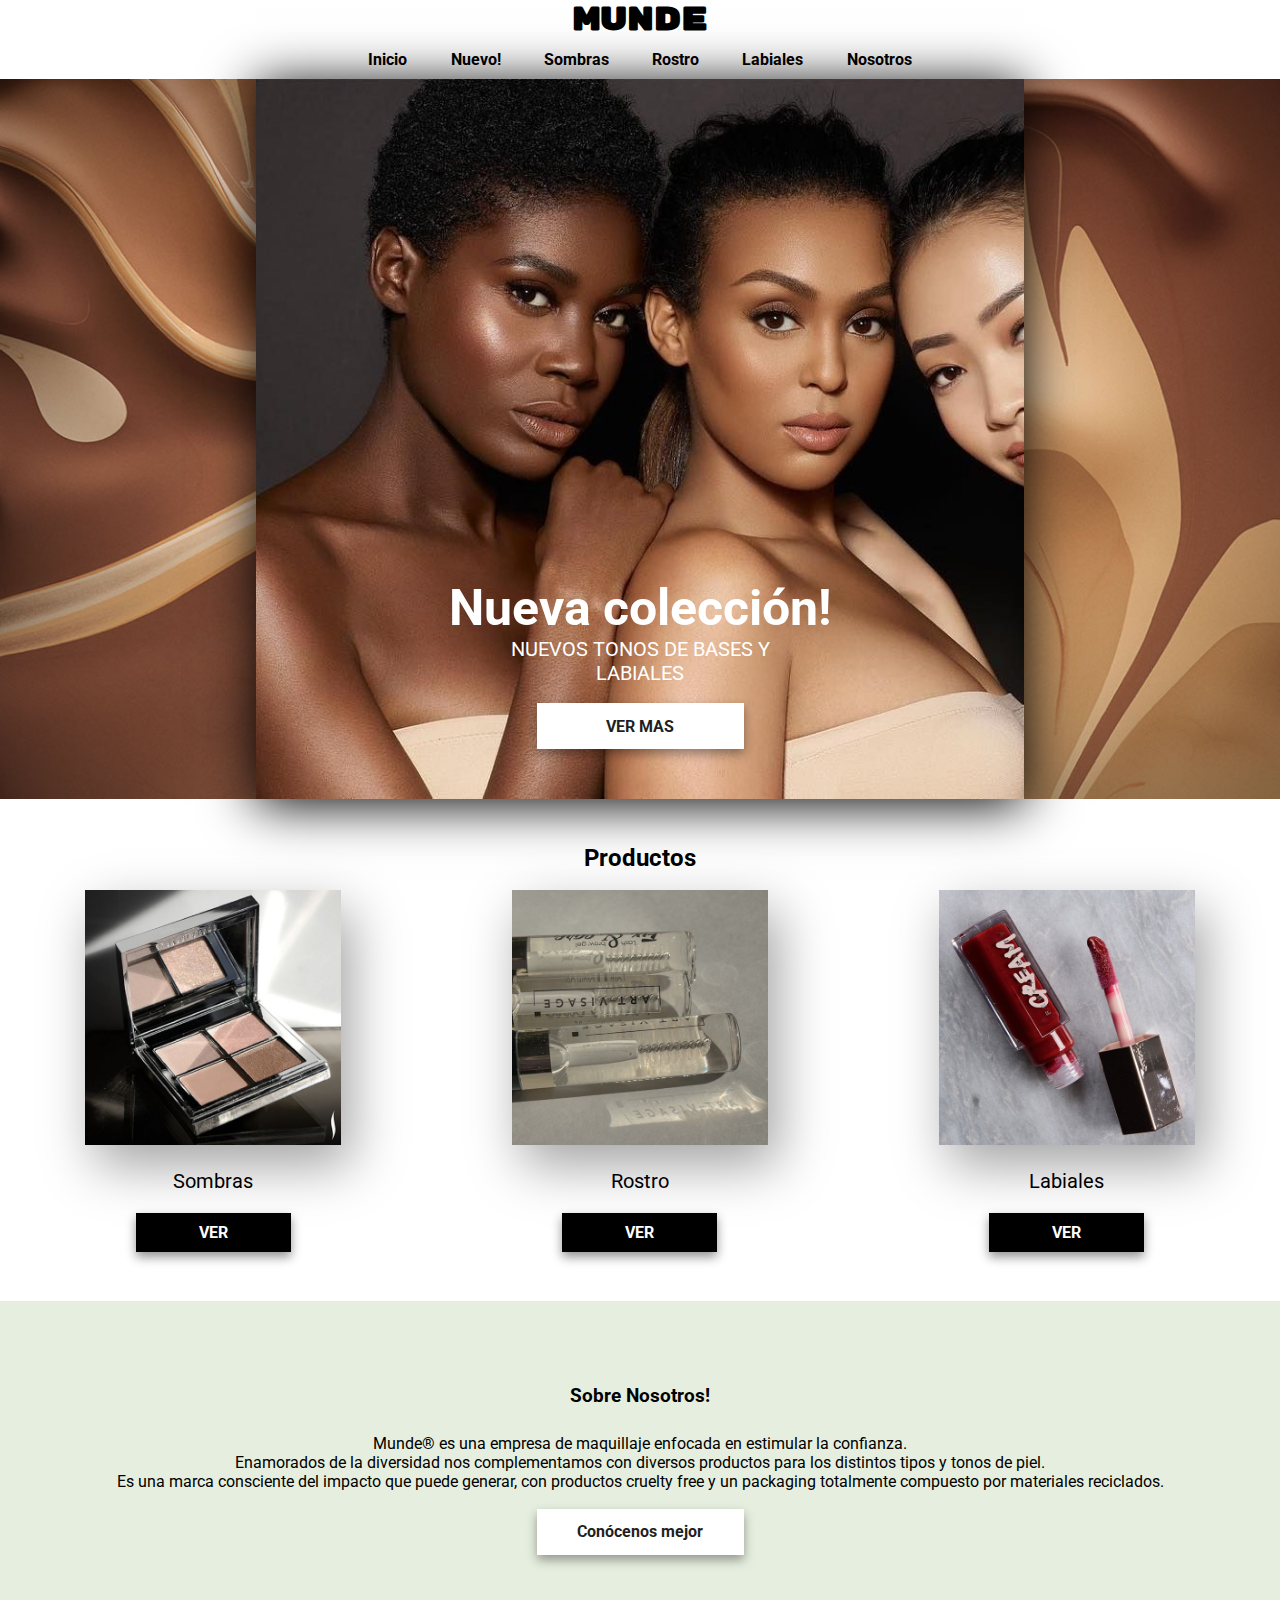
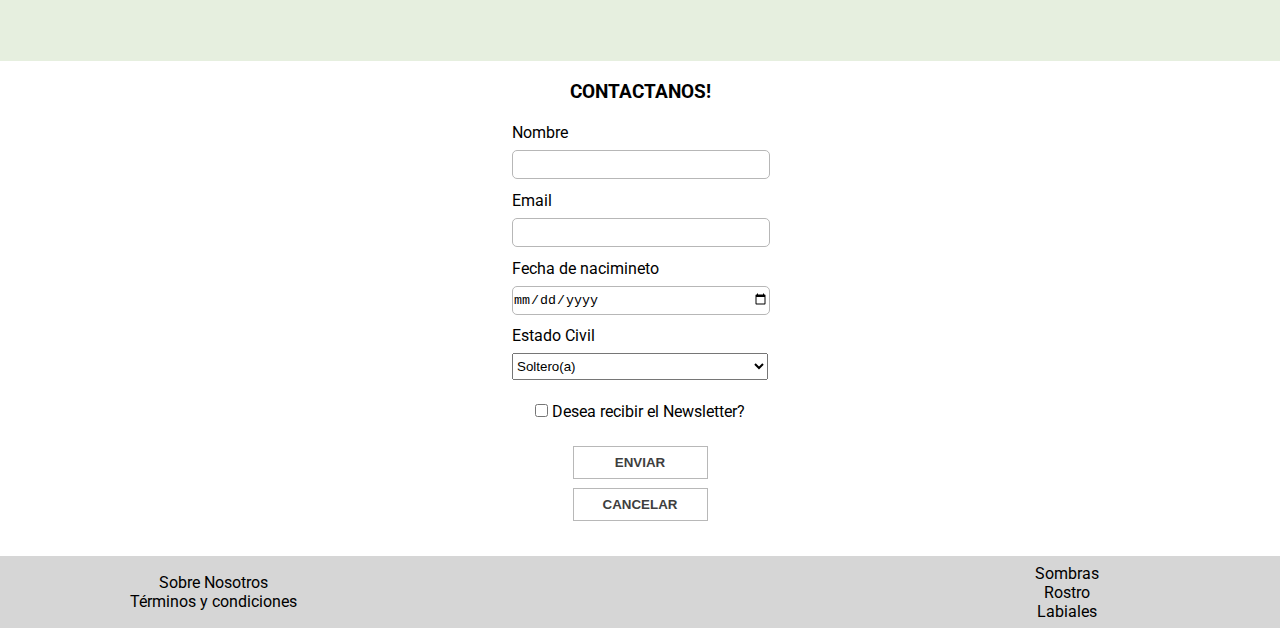
==== index.html @ 7229fbc4 "Mi primer commit - Flexbox y Grids" ====
<!DOCTYPE html>
<html lang="es">

<head>
    <meta charset="UTF-8">
    <meta http-equiv="X-UA-Compatible" content="IE=edge">
    <meta name="Munde Cosmetics" content="Munde Cosmetics">
    <title>Munde Cosmetics</title>

    <link rel="stylesheet" href="style/index.css">
    <link rel="stylesheet" href="https://cdnjs.cloudflare.com/ajax/libs/font-awesome/6.1.1/css/all.min.css"
        integrity="sha512-KfkfwYDsLkIlwQp6LFnl8zNdLGxu9YAA1QvwINks4PhcElQSvqcyVLLD9aMhXd13uQjoXtEKNosOWaZqXgel0g=="
        crossorigin="anonymous" referrerpolicy="no-referrer" />

    <link rel="shortcut icon" href="./img/logo.png">
</head>

<body>
    <header>
        <h1>MUNDE</h1>
        <nav>
            <ul>
                <li><a href="./index.html">Inicio</a></li>
                <li><a href="./pages/new.html">Nuevo!</a></li>
                <li><a href="./pages/sombras.html">Sombras</a></li>
                <li><a href="./pages/rostro.html">Rostro</a></li>
                <li><a href="./pages/labiales.html">Labiales</a></li>
                <li><a href="./pages/about_us.html">Nosotros</a></li>
            </ul>
        </nav>
    </header>

    <!--Nuevos Productos-->
    <section class="newProducts buttonWhite">
        <div>
            <h2>Nueva colección!</h2>
            <p>NUEVOS TONOS DE BASES Y LABIALES</p>
            <a href="./pages/new.html">VER MAS</a>
        </div>
    </section>


    <!--Categorías Productos-->
    <section class="products buttonBlack">
        <h2>Productos</h2>
        <div>
            <article>
                <img src="./img/sombras.png" alt="Ir a categoría de productos Sombras">
                <p>Sombras</p>
                <a href="./pages/sombras.html">VER</a>

            </article>

            <article>
                <img src="./img/base.png" alt="Ir a categoría de productos Rostro">
                <p>Rostro</p>
                <a href="./pages/rostro.html">VER</a>
            </article>

            <article>
                <img src="./img/labial.png" alt="Ir a categoría de productos Labiales">
                <p>Labiales</p>
                <a href="./pages/labiales.html">VER</a>
            </article>
        </div>

    </section>

    <!--Información MUNDE-->
    <section class="about_us buttonWhite">
        <h3>Sobre Nosotros!</h3>
        <p>
            Munde® es una empresa de maquillaje enfocada en estimular la confianza.
        </p>
        <p>
            Enamorados de la diversidad nos complementamos con diversos productos para los distintos tipos y tonos de
            piel.
        </p>
        <p>
            Es una marca consciente del impacto que puede generar, con productos cruelty free y un packaging totalmente
            compuesto por materiales reciclados.
        </p>
        <a href="./pages/about_us.html">Conócenos mejor</a>
    </section>

    <!--Contacto Form-->
    <section class="contact buttonForm">
        <h3>CONTACTANOS!</h3>
        <form action="">
            <label for="name">Nombre</label>
            <input type="text" name="name">

            <label for="email">Email</label>
            <input type="text" name="email">

            <label for="date">Fecha de nacimineto</label>
            <input type="date" name="date">

            <label for="status">Estado Civil</label>
            <select name="status">
                <option value="1">Soltero(a)</option>
                <option value="2">Casado(a)</option>
                <option value="3">Prefiero no decirlo</option>
            </select>

            <div>
                <input type="checkbox" name="checkNewsletter">
                <label for="checkNewsletter" >Desea recibir el Newsletter?</label>
            </div>

            <div>
                <input type="submit" value="ENVIAR">
                <input type="reset" value="CANCELAR">
            </div>
        </form>
    </section>

    <!--Footer-->
    <footer>
        <!--Información-->
        <div class="info">
            <ul>
                <li><a href="./pages/about_us.html#info_us">Sobre Nosotros</a></li>
            </ul>
            <ul>
                <li><a href="./pages/about_us.html#legal">Términos y condiciones</a></li>
            </ul>
        </div>

        <!--Redes sociales-->
        <div class="social">
            <ul>
                <li><a target="_blank" href="https://www.instagram.com"><i class="fa-brands fa-instagram"></i></a></li>
                <li><a target="_blank" href="https://www.youtube.com"><i class="fa-brands fa-youtube"></i></a></li>
                <li><a target="_blank" href="https://www.tiktok.com"><i class="fa-brands fa-tiktok"></i></a></li>
            </ul>
        </div>

        <!--Links-->
        <div class="links_footer">
            <ul>
                <li><a href="./pages/sombras.html">Sombras</a></li>
                <li><a href="./pages/rostro.html">Rostro</a></li>
                <li><a href="./pages/labiales.html">Labiales</a></td>
                </li>
            </ul>
        </div>

    </footer>

</body>

</html>
---- style/index.css ----
@import url('https://fonts.googleapis.com/css2?family=Rubik+Mono+One&display=swap');
@import url('https://fonts.googleapis.com/css2?family=Roboto:wght@100;300&display=swap');
@import url('https://fonts.googleapis.com/css2?family=Roboto:ital,wght@0,100;0,300;1,900&display=swap');

/*Reset css*/
* {
    margin: 0;
    padding: 0;
}

a {
    text-decoration: none;
    color: black;
}

body {
    text-align: center;
    font-family: 'Roboto', sans-serif;
}

/*header*/
header {
    width: 100%;
    background-color: rgb(255, 255, 255);
}

.menu {
    display: none;
}

header h1{
    font-family: 'Rubik Mono One', sans-serif ; 
    background-color: rgb(255, 255, 255);
    color: rgb(0, 0, 0);
    font-smooth: always;
}

/*nav*/
nav {
    font-weight: bold;
    height: 100%;
    margin: 10px;
} 

nav ul{
    margin: 5px auto;
    width: 50%;
    display: flex;
    justify-content: space-evenly;
    list-style: none;
    align-items: center;
}

nav a:hover {
    color: #565b50;
}

/*Body*/ 

/*Nuevos productos*/
.newProducts {
    background-image: url(../img/makeup.jpg);
    background-size:cover;
    height: 80vh;
    display: flex;
    align-items: center;
    justify-content: center;
    flex-direction: column;

}

.newProducts p {
    color: white;
    font-size: 20px;
    width: 30vh;
}

.newProducts h2 {
    font-size: 50px;
    color: white;
}

.newProducts a:hover {
    background-color:rgba(255, 255, 255, 0.959) ;
}

.newProducts div {
    background-image: url(../img/makeup_models.png);
    background-size:cover;
    height: 100%;
    width: 60%;
    display: flex;
    align-items: center;
    justify-content:end;
    flex-direction: column;
    box-shadow: 0px 5px 50px rgb(0, 0, 0);
}

/*Categorias productos*/
.products div {
    display: grid;
    grid-template-columns: repeat(3,1fr);
    justify-items: center;
}

.products article img {
    height: 65%;
    width: 100%;
    box-shadow: 10px 20px 50px rgba(0, 0, 0, 0.37);
}

.products h2 {
    margin-top: 5vh;
}

.products p {
    font-size: 20px;
    margin: 20px;
}

.products article {
    width: 20vw;
    z-index: 0;
    margin: 2vh;
    transition: transform 0.5s;
}

.products article:hover {
    transform: scale(1.05);
}

/*About us*/
.about_us {
    background-color: rgba(210, 226, 197, 0.555);
    height: 40vh;
    display: flex;
    align-items: center;
    justify-content: center;
    flex-direction: column;
}

.about_us h3 {
    margin: 3vh;
}    

/*Form contacto*/
.contact {
    height:55vh;
    display: flex;
    flex-direction: column;
    justify-content: center;
    align-items: center;
}

.contact form {   
    text-align: start;
    width: 20vw;    
    height: 85%;
    margin-top: 1%;
    display: grid;
    grid-template-columns: 1fr;
    grid-template-rows: repeat(10,1fr);
}

.contact input[type="text"],input[type="date"],label,select {
    height: 3vh;
    width:100%; 
}

label,input[type="checkbox"]{
    margin-top: 3%;
}

.contact input[type="text"],input[type="date"] {
    border: 1px solid rgb(183, 183, 183);
    border-radius: 5px;
}

.contact div {
    text-align: center;
    margin: 4%;
}

/*Footer*/
footer {
    width: 100%;
    height: 8vh;
    background-color: rgba(63, 63, 63, 0.212);
    display: grid;
    grid-template-columns: repeat(3,1fr);
    justify-content: center;
    align-content: center;
    align-items: center;
}

footer i {
    font-size: 35px;
}

footer li {
    list-style: none;
}

footer div {
    width: 100%;
}

footer .social ul{
    display: flex;
    justify-content: space-around;
}

/*Estilos Product Page*/
/*Titulo de categoría*/
.titleCat {
    background-image: url(../img/makeup.jpg);
    background-size:cover;
    height: 5vh;
    text-align: center;
}

.titleCat h3 {

    color: rgb(255, 255, 255);
    font-weight: bold;
}

/*Productos*/
section.allProducts.buttonBlack {
    height: auto;
}

.allProducts div{
    display: grid;
    grid-template-columns: repeat(3,1fr);
    align-content: center;
    justify-content: center;
}

.allProducts img {
    width:  60%;
    height: 60%;
    margin: 20px;
}

/* Estilo new.html*/
.titleNewCat {
    background-color: rgb(232, 134, 110);
    height: 30vh;
    display: flex;
    align-items: end;
    justify-content:center;
}

.titleNewCat h3{
    margin-bottom:50px;
    color: white;
    font-weight: bold;
    font-size: 50px;
}

/* Estilo about_us.html*/
.about_text{
    margin: 50px;
}

/*Estilo botones*/
/*Boton negro*/
.buttonBlack a {
    display: inline-block;
    font-weight: bold;
    padding: 10px;
    margin-bottom:30px ;
    color: rgb(255, 255, 255);
    background-color: rgb(0, 0, 0);
    box-shadow: 0px 5px 10px rgba(0, 0, 0, 0.428);
    width: 15vh;
}

/*Boton blanco con border negro*/
.buttonForm input[type='submit'],input[type='reset'] {
    border-radius: 0;
    font-weight: bold;
    margin: 2%;
    padding: 8px;
    width: 15vh ;
    background-color: rgb(255, 255, 255);
    color: rgb(0, 0, 0);
    border: 1px solid rgb(184, 184, 184);
    color: rgb(62, 62, 62);
    cursor: pointer;
}

/*Boton blanco transparente*/
.buttonWhite a{
    border: none;
    font-weight: bold;
    padding: 1.5vh;
    margin: 2vh;
    color: rgb(31, 31, 31);
    background-color: rgb(255, 255, 255);
    box-shadow: 0px 5px 10px rgba(0, 0, 0, 0.368);
    margin-bottom: 50px;
    width: 20vh;
}


/*Medias queries*/
@media only screen and (max-width: 1262px) and (min-width:948px){
    nav ul{
        width: 100%;
        display: flex;
        justify-content: space-evenly;
        list-style: none;
        align-items: center;
    }
}

@media only screen and (max-width: 948px){
    /*header*/
    header h1{
        margin-top: 5px;
    }
    
    /*nav*/
    nav a {
        margin: 10px;
    }

    /*Categorias productos*/
    .products article  {
        width: 85%;
    }

    /*About us*/
    .about_us {
        padding: 30px;
    }

    /*Form contacto*/
    .contact form {   
        width: 55vw;    
    }

    .contact input[type="text"],input[type="date"],select {
        height: 4vh;
        width:100%; 
    }

    label,input[type="checkbox"]{
        margin-top: 1%;
    }

    /*Footer*/
    footer {
        height: 30vh;
        display: flex;
        flex-direction: column;
        font-size: 15px;
    }

    footer div li{
        margin: 10px;
    }

    footer .social ul{
        justify-content: center;
    }

    .allProducts {
        height: 90vh;
    }
}

@media only screen and (max-width: 768px) {
    /*Productos*/
    .allProducts div{
        grid-template-columns: repeat(2,1fr);
    }

    .allProducts img {
        width:  200px;
        height: 200px;
    }
}

@media only screen and (max-width: 791px) {
    
    /*Nuevos prodcutos*/
    .newProducts {
        height: 60vh;
    }
    
    .newProducts div {
        width: 100%;
    }

    /*Categorias productos*/
    .products div {
        display: flex;
        flex-direction: column;
    }

    .products article img {
        height: 65%;
        width: 60%;
    }

    .products h2 {
        margin: 25px;
    }

    .products p {
        margin: 6px;
    }
    
    .products article {
        width: 100%;
        margin: 0;
    }

    .titleCat {
        height: 5vh;
    }

    .allProducts {
        height: 85vh;
    }
}

@media only screen and (max-width: 482px) {
    /*Productos*/
    .allProducts img {
        width:  150px;
        height: 150px;
    }

    .allProducts div{
        font-size: 15px;
    }

    .buttonBlack a {
        padding: 5px;
    }

}

@media only screen and (max-width: 541px) {
    nav ul{
        flex-direction: column;
    }

    nav li {
        margin: 7px;
    }
}

@media only screen and (max-width: 380px) {
    /*Productos*/

    .allProducts div{
        grid-template-columns: 1fr;
    }
}
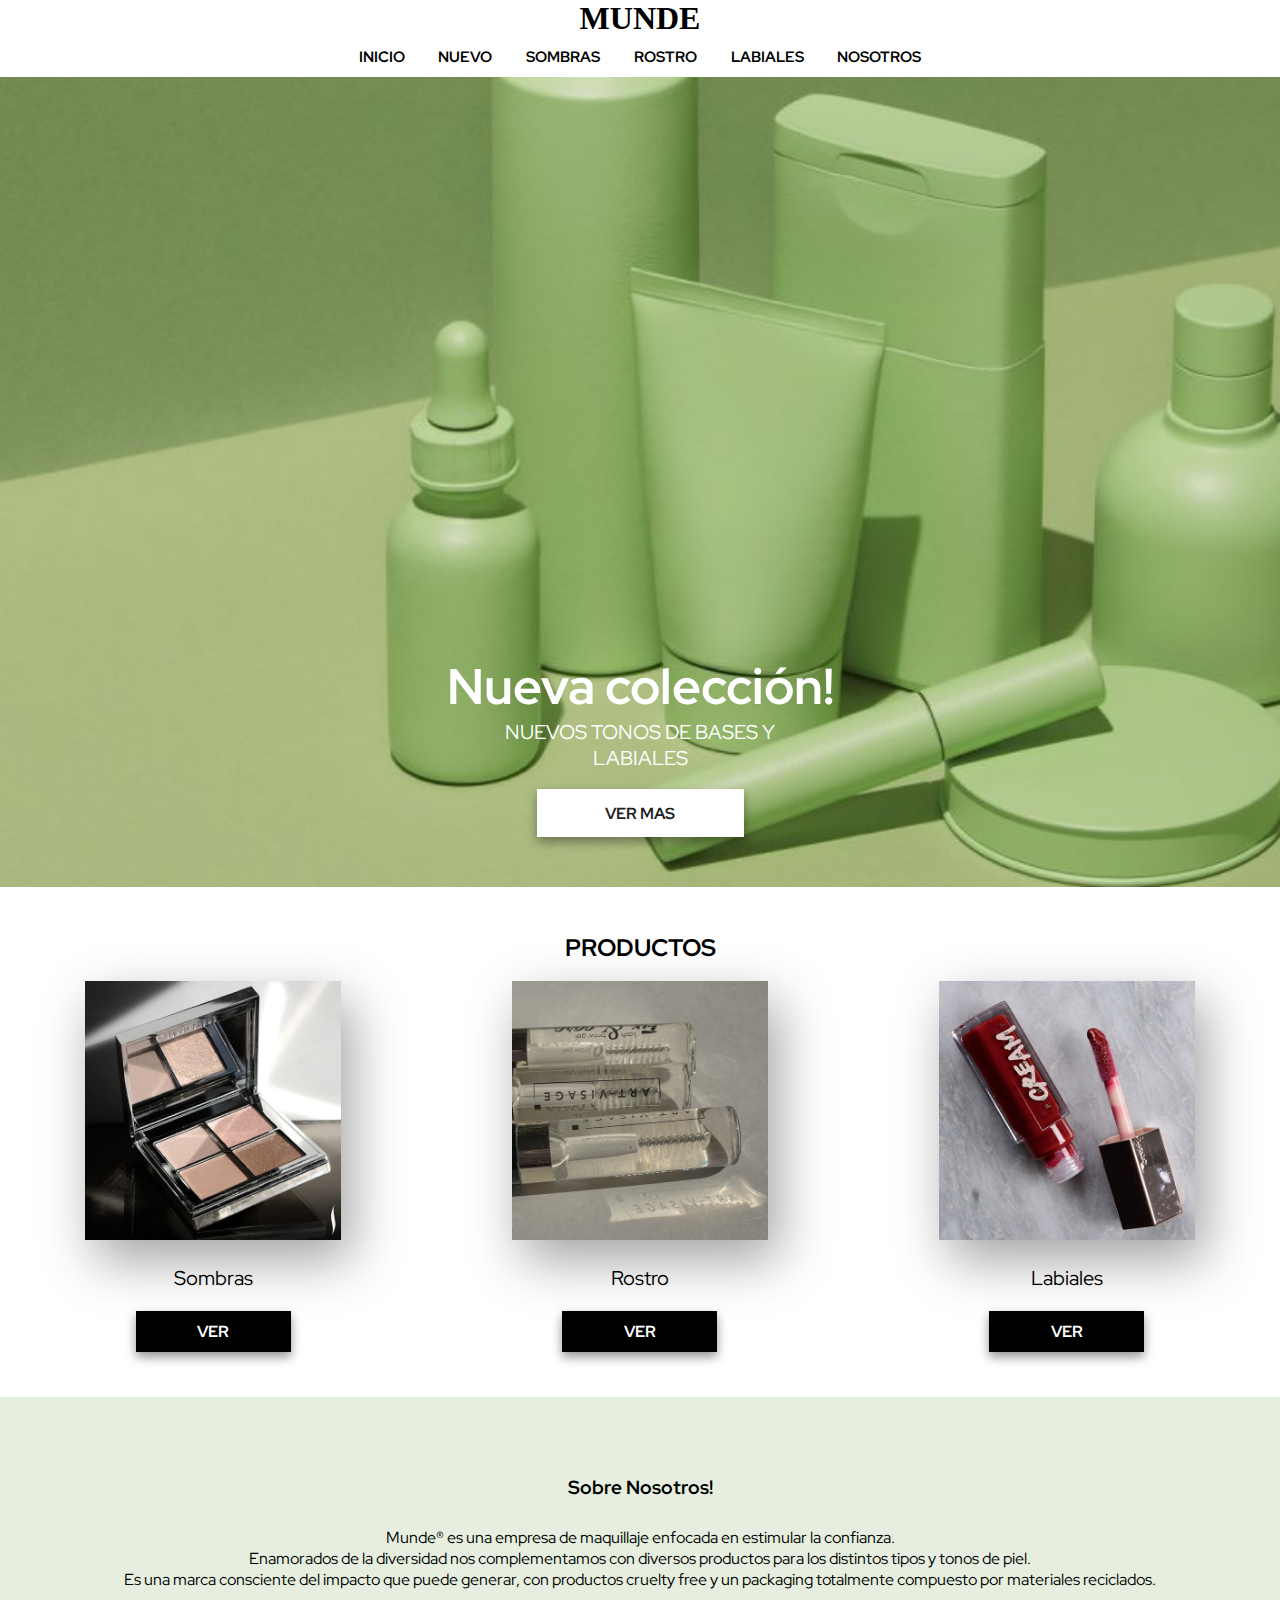
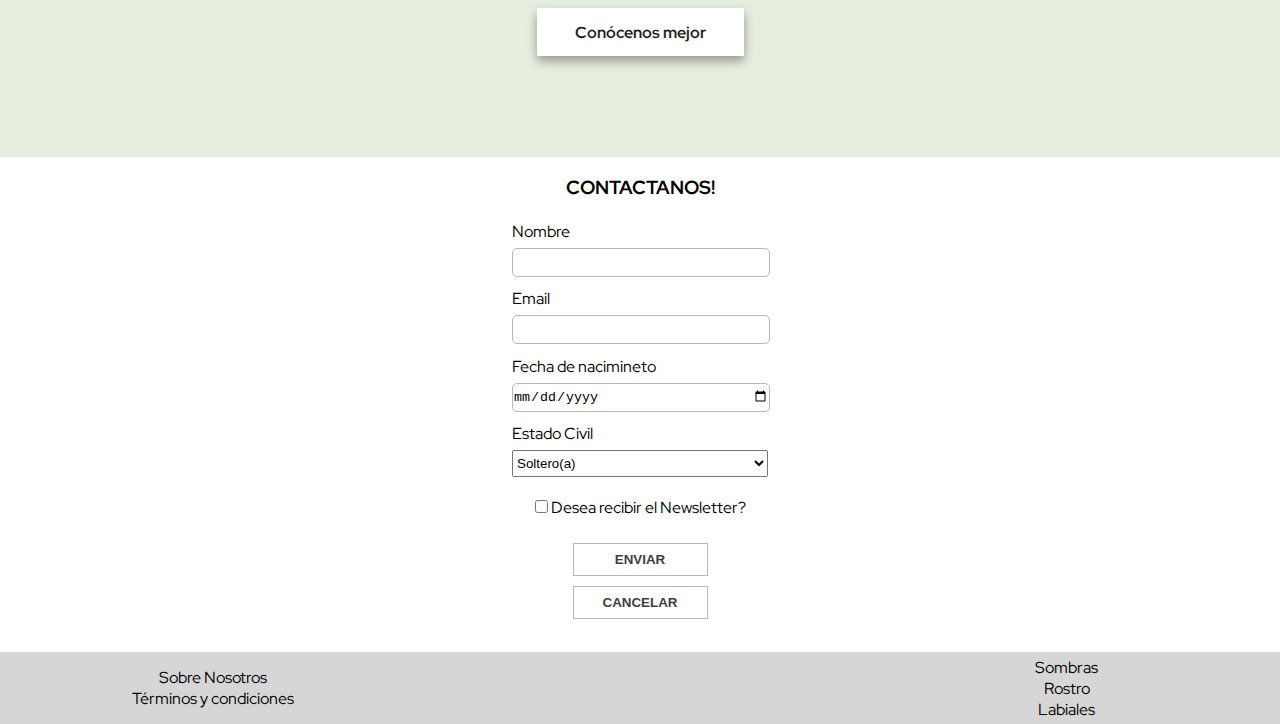
==== commit dca4adf6: "Cambios de estilo (index.html- new.html) y arreglo en media query" ====
--- a/index.html
+++ b/index.html
@@ -20,12 +20,12 @@
         <h1>MUNDE</h1>
         <nav>
             <ul>
-                <li><a href="./index.html">Inicio</a></li>
-                <li><a href="./pages/new.html">Nuevo!</a></li>
-                <li><a href="./pages/sombras.html">Sombras</a></li>
-                <li><a href="./pages/rostro.html">Rostro</a></li>
-                <li><a href="./pages/labiales.html">Labiales</a></li>
-                <li><a href="./pages/about_us.html">Nosotros</a></li>
+                <li><a href="./index.html">INICIO</a></li>
+                <li><a href="./pages/new.html">NUEVO</a></li>
+                <li><a href="./pages/sombras.html">SOMBRAS</a></li>
+                <li><a href="./pages/rostro.html">ROSTRO</a></li>
+                <li><a href="./pages/labiales.html">LABIALES</a></li>
+                <li><a href="./pages/about_us.html">NOSOTROS</a></li>
             </ul>
         </nav>
     </header>
@@ -38,11 +38,8 @@
             <a href="./pages/new.html">VER MAS</a>
         </div>
     </section>
-
-
-    <!--Categorías Productos-->
-    <section class="products buttonBlack">
-        <h2>Productos</h2>
+     <section class="products buttonBlack">
+        <h2>PRODUCTOS</h2>
         <div>
             <article>
                 <img src="./img/sombras.png" alt="Ir a categoría de productos Sombras">
--- a/style/index.css
+++ b/style/index.css
@@ -1,6 +1,6 @@
-@import url('https://fonts.googleapis.com/css2?family=Rubik+Mono+One&display=swap');
-@import url('https://fonts.googleapis.com/css2?family=Roboto:wght@100;300&display=swap');
-@import url('https://fonts.googleapis.com/css2?family=Roboto:ital,wght@0,100;0,300;1,900&display=swap');
+/*Imports*/
+@import url('https://fonts.googleapis.com/css2?family=Orelega+One&family=Permanent+Marker&family=Red+Hat+Display&display=swap');
+@import url('https://fonts.googleapis.com/css2?family=Orelega+One&family=Permanent+Marker&display=swap');
 
 /*Reset css*/
 * {
@@ -15,7 +15,7 @@
 
 body {
     text-align: center;
-    font-family: 'Roboto', sans-serif;
+    font-family: 'Red Hat Display', sans-serif;
 }
 
 /*header*/
@@ -29,7 +29,7 @@
 }
 
 header h1{
-    font-family: 'Rubik Mono One', sans-serif ; 
+    font-family: 'Permanent Marker', cursive;
     background-color: rgb(255, 255, 255);
     color: rgb(0, 0, 0);
     font-smooth: always;
@@ -38,6 +38,7 @@
 /*nav*/
 nav {
     font-weight: bold;
+    font-size: 15px;
     height: 100%;
     margin: 10px;
 } 
@@ -59,14 +60,13 @@
 
 /*Nuevos productos*/
 .newProducts {
-    background-image: url(../img/makeup.jpg);
-    background-size:cover;
-    height: 80vh;
+    background-image: url(../img/color.jpg);
+    background-size: cover;
+    height: 90vh;
     display: flex;
     align-items: center;
     justify-content: center;
     flex-direction: column;
-
 }
 
 .newProducts p {
@@ -80,20 +80,22 @@
     color: white;
 }
 
+.newProducts a {
+    transition: transform 1s;
+}
+
 .newProducts a:hover {
     background-color:rgba(255, 255, 255, 0.959) ;
+    transform: scale(1.1);
 }
 
 .newProducts div {
-    background-image: url(../img/makeup_models.png);
-    background-size:cover;
     height: 100%;
     width: 60%;
     display: flex;
     align-items: center;
     justify-content:end;
     flex-direction: column;
-    box-shadow: 0px 5px 50px rgb(0, 0, 0);
 }
 
 /*Categorias productos*/
@@ -225,7 +227,7 @@
     font-weight: bold;
 }
 
-/*Productos*/
+/*Estilos Productos*/
 section.allProducts.buttonBlack {
     height: auto;
 }
@@ -245,7 +247,7 @@
 
 /* Estilo new.html*/
 .titleNewCat {
-    background-color: rgb(232, 134, 110);
+    background-image: linear-gradient(to bottom, #830006, #9f302c, #b85250, #d07374, #e59599);
     height: 30vh;
     display: flex;
     align-items: end;
@@ -382,10 +384,7 @@
         width:  200px;
         height: 200px;
     }
-}
-
-@media only screen and (max-width: 791px) {
-    
+
     /*Nuevos prodcutos*/
     .newProducts {
         height: 60vh;
@@ -394,22 +393,18 @@
     .newProducts div {
         width: 100%;
     }
-
     /*Categorias productos*/
     .products div {
         display: flex;
         flex-direction: column;
     }
-
     .products article img {
         height: 65%;
         width: 60%;
     }
-
     .products h2 {
         margin: 25px;
     }
-
     .products p {
         margin: 6px;
     }
@@ -418,17 +413,15 @@
         width: 100%;
         margin: 0;
     }
-
     .titleCat {
         height: 5vh;
     }
-
     .allProducts {
         height: 85vh;
     }
 }
 
-@media only screen and (max-width: 482px) {
+@media only screen and (max-width: 541px) {
     /*Productos*/
     .allProducts img {
         width:  150px;
@@ -442,10 +435,8 @@
     .buttonBlack a {
         padding: 5px;
     }
-
-}
-
-@media only screen and (max-width: 541px) {
+    
+    /*nav*/
     nav ul{
         flex-direction: column;
     }
@@ -457,7 +448,6 @@
 
 @media only screen and (max-width: 380px) {
     /*Productos*/
-
     .allProducts div{
         grid-template-columns: 1fr;
     }
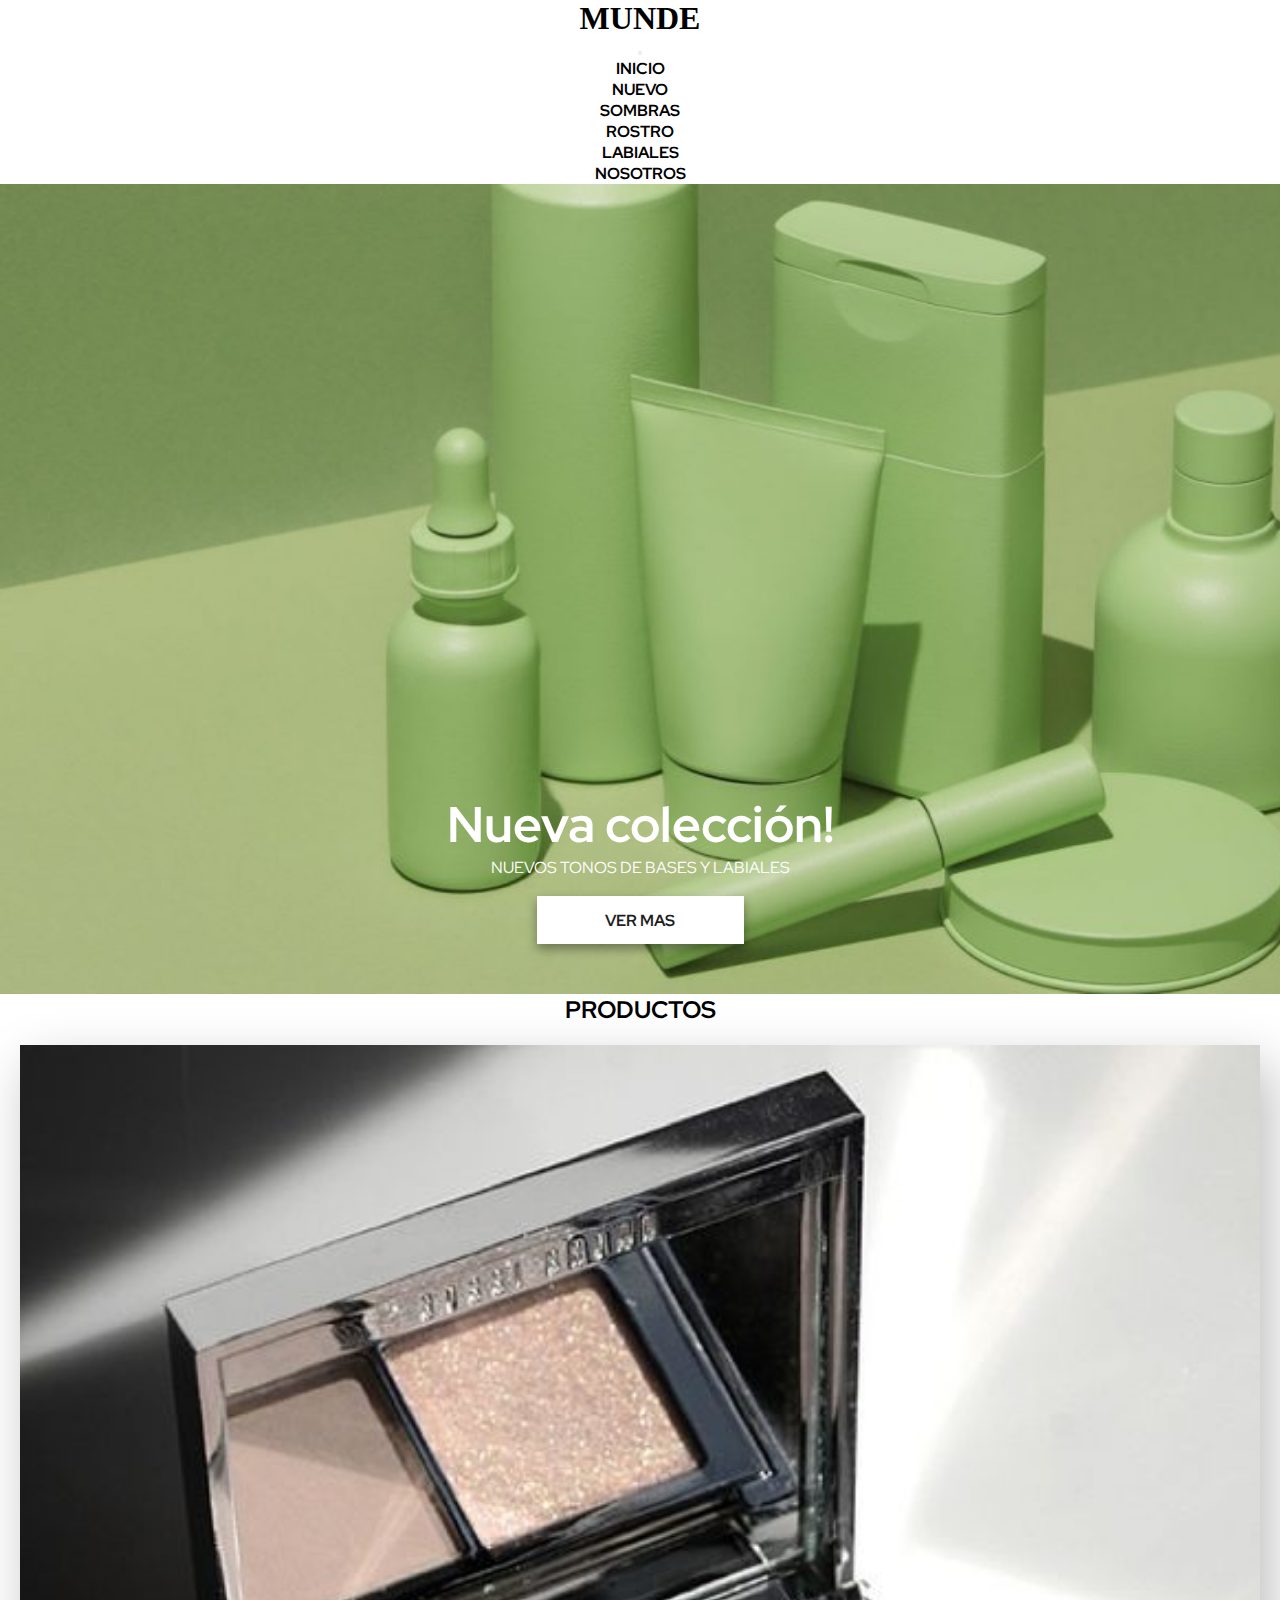
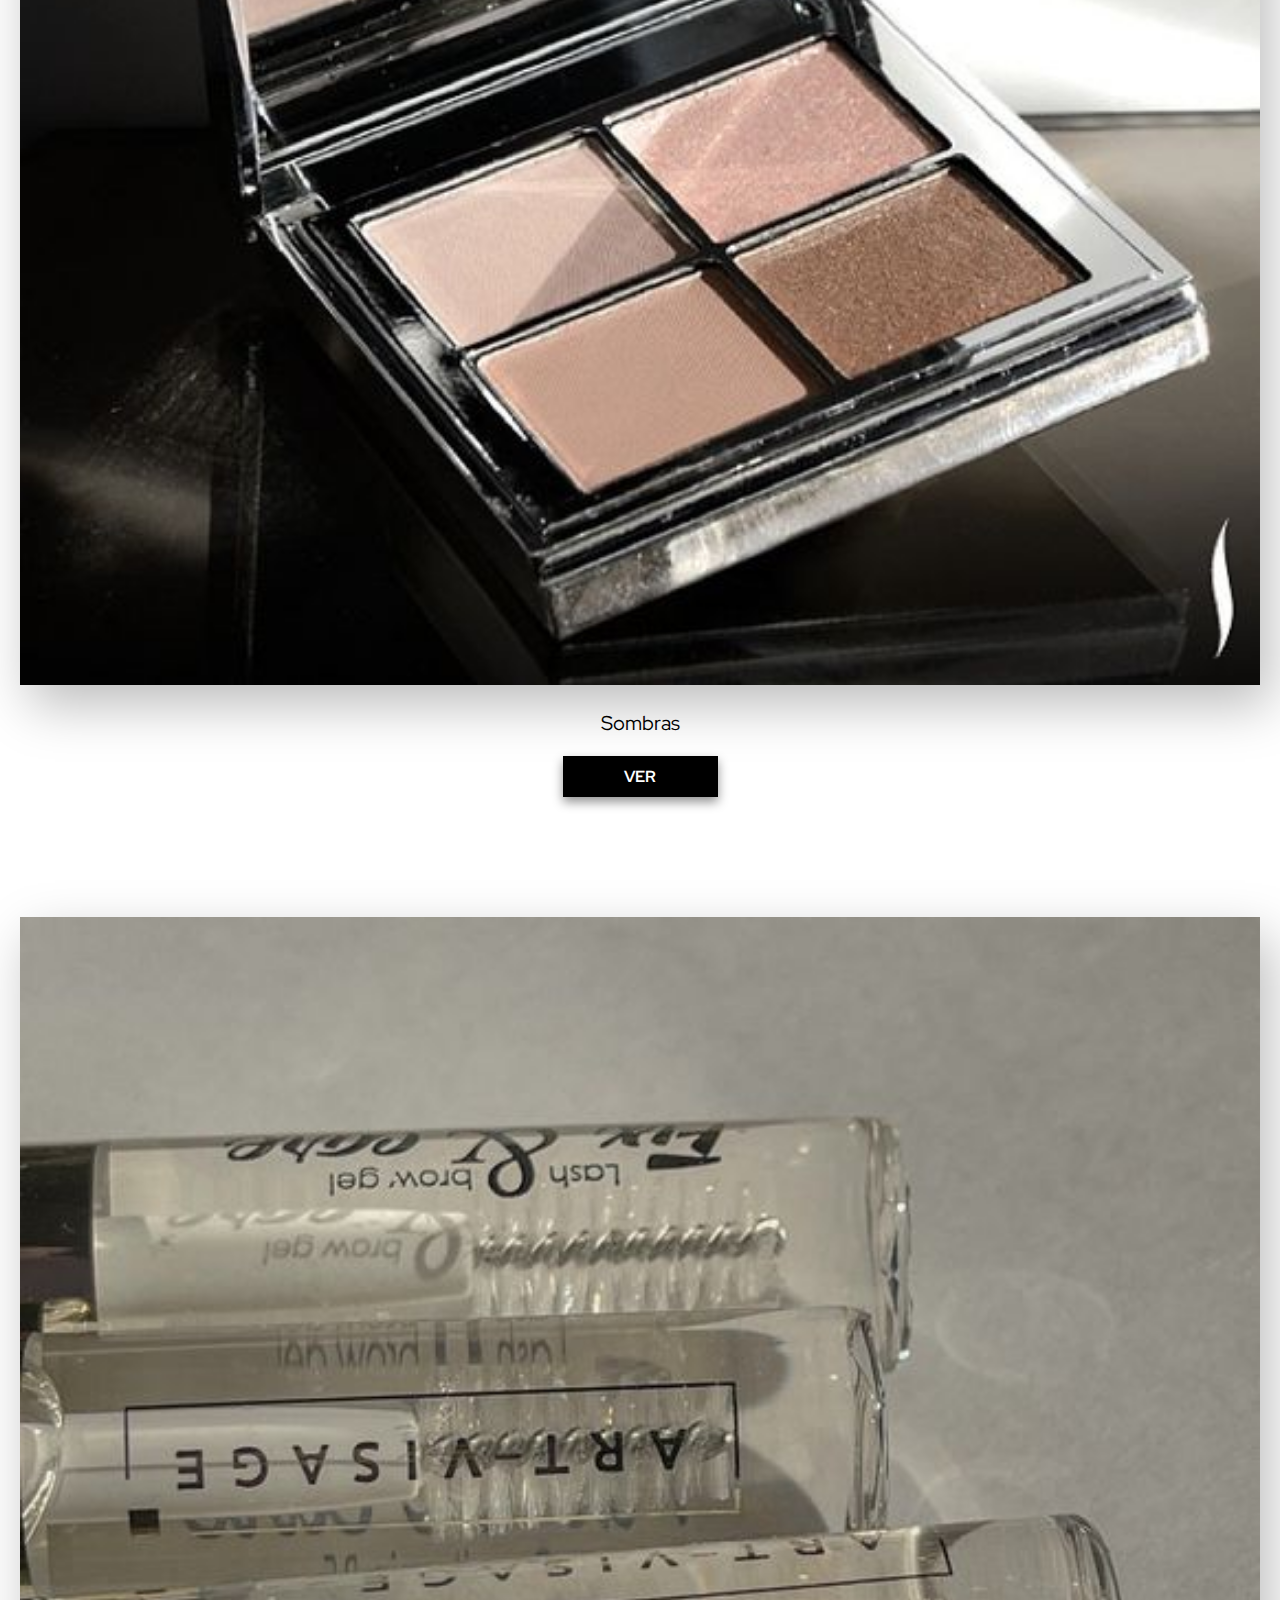
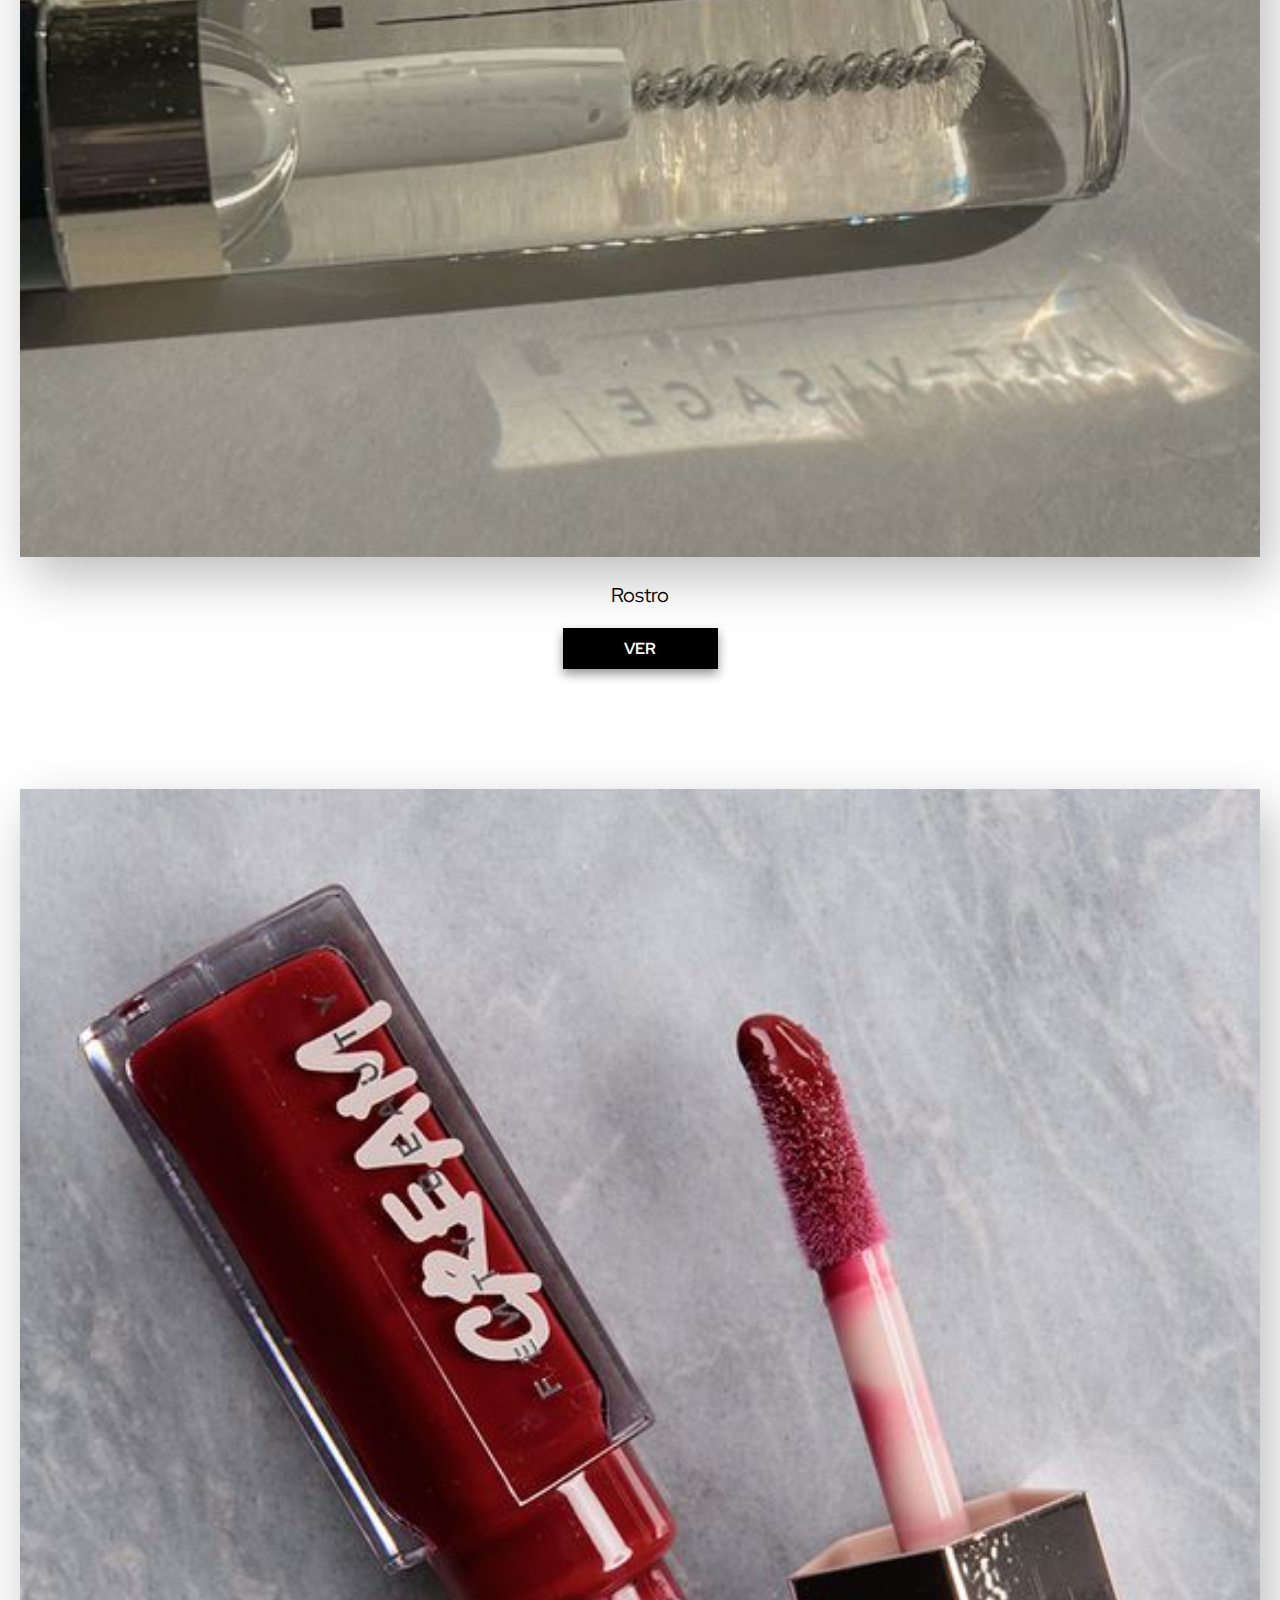
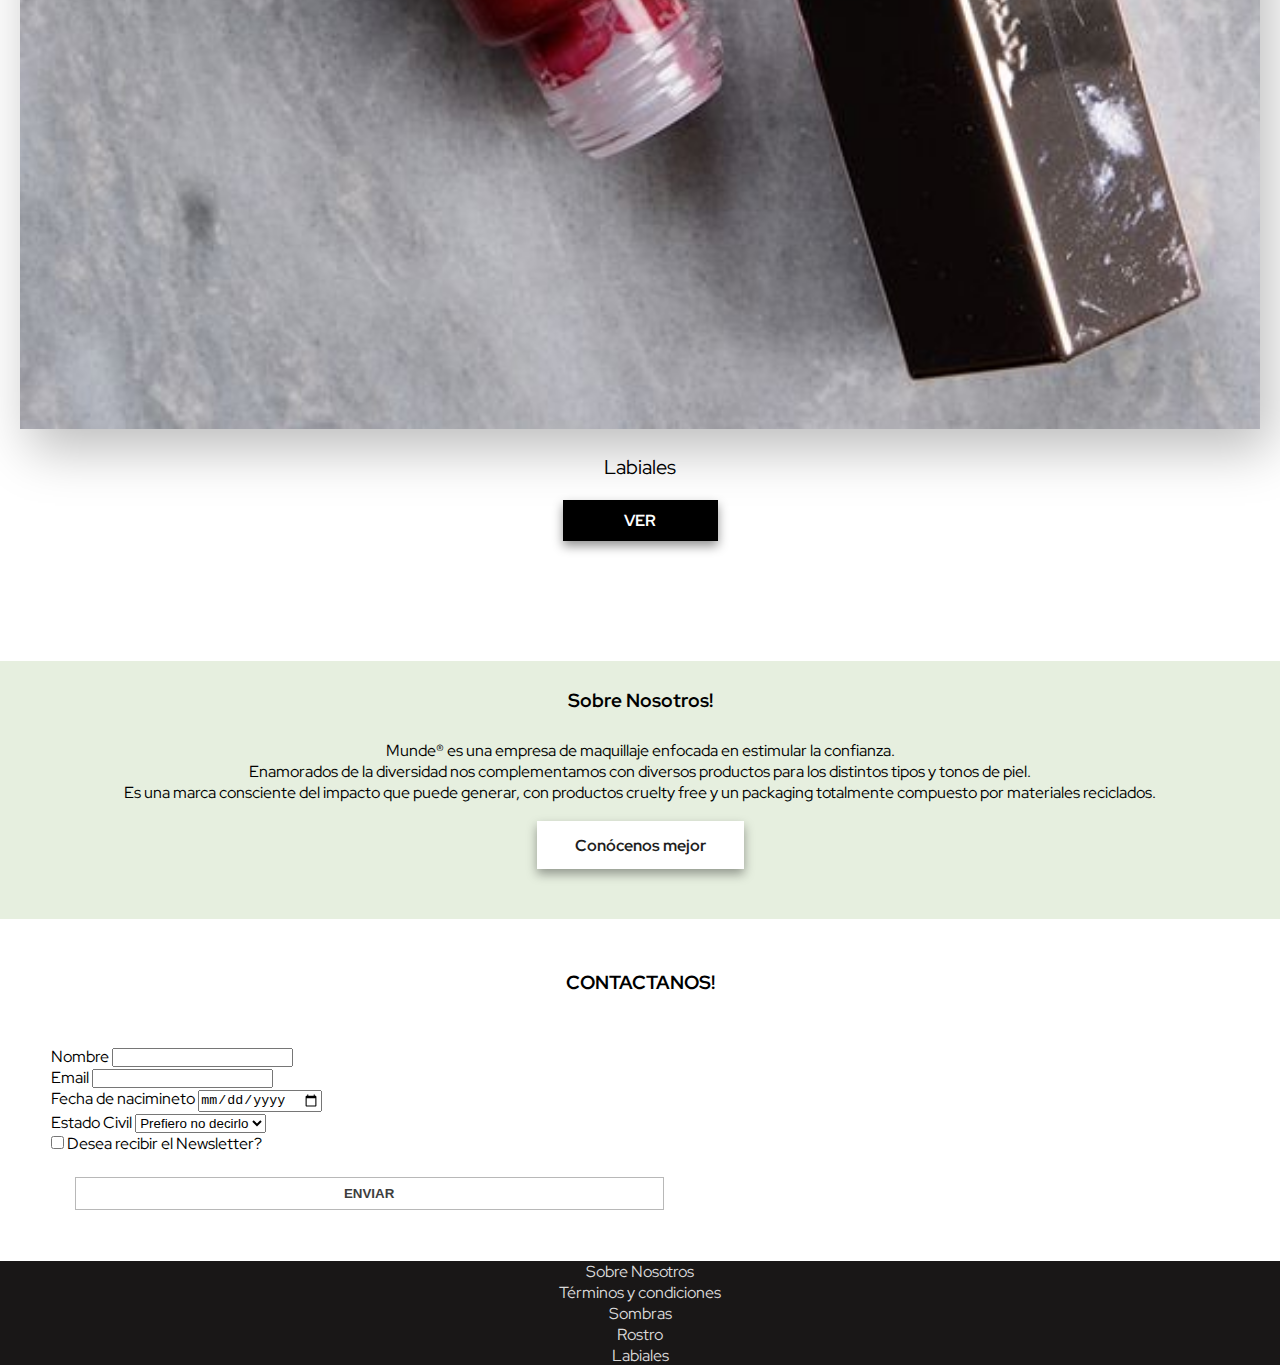
==== commit b0cb65c8: "Sitio completo con bootstrap + cambios en about_us" ====
--- a/index.html
+++ b/index.html
@@ -7,54 +7,77 @@
     <meta name="Munde Cosmetics" content="Munde Cosmetics">
     <title>Munde Cosmetics</title>
 
+    <!--Bootstrap-->
+    <link rel="stylesheet" href="https://cdn.jsdelivr.net/npm/bootstrap@4.6.1/dist/css/bootstrap.min.css"
+        integrity="sha384-zCbKRCUGaJDkqS1kPbPd7TveP5iyJE0EjAuZQTgFLD2ylzuqKfdKlfG/eSrtxUkn" crossorigin="anonymous">
+    <!--Estilos css-->
     <link rel="stylesheet" href="style/index.css">
     <link rel="stylesheet" href="https://cdnjs.cloudflare.com/ajax/libs/font-awesome/6.1.1/css/all.min.css"
         integrity="sha512-KfkfwYDsLkIlwQp6LFnl8zNdLGxu9YAA1QvwINks4PhcElQSvqcyVLLD9aMhXd13uQjoXtEKNosOWaZqXgel0g=="
         crossorigin="anonymous" referrerpolicy="no-referrer" />
-
+    <!--Logo-->
     <link rel="shortcut icon" href="./img/logo.png">
 </head>
 
 <body>
-    <header>
-        <h1>MUNDE</h1>
-        <nav>
-            <ul>
-                <li><a href="./index.html">INICIO</a></li>
-                <li><a href="./pages/new.html">NUEVO</a></li>
-                <li><a href="./pages/sombras.html">SOMBRAS</a></li>
-                <li><a href="./pages/rostro.html">ROSTRO</a></li>
-                <li><a href="./pages/labiales.html">LABIALES</a></li>
-                <li><a href="./pages/about_us.html">NOSOTROS</a></li>
-            </ul>
+    <header class="container-fluid">
+        <nav class="navbar navbar-expand-md  navbar-light">
+            <h1>MUNDE</h1>
+            <button class="navbar-toggler" type="button" data-toggle="collapse" data-target="#collapsibleNavbar">
+              <span class="navbar-toggler-icon"></span>
+            </button>
+            <div class="collapse navbar-collapse" id="collapsibleNavbar">
+              <ul class="navbar-nav">
+                <li class="nav-item">
+                  <a class="nav-link" href="./index.html">INICIO</a>
+                </li>
+                <li class="nav-item">
+                  <a class="nav-link" href="./pages/new.html">NUEVO</a>
+                </li>
+                <li class="nav-item">
+                  <a class="nav-link" href="./pages/sombras.html">SOMBRAS</a>
+                </li>    
+                <li class="nav-item">
+                    <a class="nav-link" href="./pages/rostro.html">ROSTRO</a>
+                  </li>  
+                  <li class="nav-item">
+                    <a class="nav-link" href="./pages/labiales.html">LABIALES</a>
+                  </li>  
+                  <li class="nav-item">
+                    <a class="nav-link" href="./pages/about_us.html">NOSOTROS</a>
+                  </li>  
+              </ul>
+            </div> 
         </nav>
     </header>
 
     <!--Nuevos Productos-->
-    <section class="newProducts buttonWhite">
-        <div>
+    <section class="buttonWhite container-fluid">
+        <div class="jumbotron">
             <h2>Nueva colección!</h2>
             <p>NUEVOS TONOS DE BASES Y LABIALES</p>
             <a href="./pages/new.html">VER MAS</a>
         </div>
     </section>
-     <section class="products buttonBlack">
+
+    <!--Productos-->
+     <section class="products buttonBlack container-fluid">
         <h2>PRODUCTOS</h2>
-        <div>
-            <article>
+        <div class="row d-flex justify-content-center">
+            <article class="col-lg-3 col-md-3 ">
                 <img src="./img/sombras.png" alt="Ir a categoría de productos Sombras">
                 <p>Sombras</p>
                 <a href="./pages/sombras.html">VER</a>
 
             </article>
 
-            <article>
+            <article class="col-lg-3 col-md-3">
                 <img src="./img/base.png" alt="Ir a categoría de productos Rostro">
                 <p>Rostro</p>
                 <a href="./pages/rostro.html">VER</a>
             </article>
 
-            <article>
+            <article class="col-lg-3 col-md-3">
                 <img src="./img/labial.png" alt="Ir a categoría de productos Labiales">
                 <p>Labiales</p>
                 <a href="./pages/labiales.html">VER</a>
@@ -64,86 +87,121 @@
     </section>
 
     <!--Información MUNDE-->
-    <section class="about_us buttonWhite">
-        <h3>Sobre Nosotros!</h3>
-        <p>
-            Munde® es una empresa de maquillaje enfocada en estimular la confianza.
-        </p>
-        <p>
-            Enamorados de la diversidad nos complementamos con diversos productos para los distintos tipos y tonos de
-            piel.
-        </p>
-        <p>
-            Es una marca consciente del impacto que puede generar, con productos cruelty free y un packaging totalmente
-            compuesto por materiales reciclados.
-        </p>
-        <a href="./pages/about_us.html">Conócenos mejor</a>
+    <section>
+        <div class="about_us buttonWhite container-fluid">
+            <h3>Sobre Nosotros!</h3>
+            <p>
+                Munde® es una empresa de maquillaje enfocada en estimular la confianza.
+            </p>
+            <p>
+                Enamorados de la diversidad nos complementamos con diversos productos para los distintos tipos y tonos de
+                piel.
+            </p>
+            <p>
+                Es una marca consciente del impacto que puede generar, con productos cruelty free y un packaging totalmente
+                compuesto por materiales reciclados.
+            </p>
+            <a href="./pages/about_us.html">Conócenos mejor</a>
+        </div>
+
     </section>
 
     <!--Contacto Form-->
-    <section class="contact buttonForm">
-        <h3>CONTACTANOS!</h3>
-        <form action="">
-            <label for="name">Nombre</label>
-            <input type="text" name="name">
-
-            <label for="email">Email</label>
-            <input type="text" name="email">
-
-            <label for="date">Fecha de nacimineto</label>
-            <input type="date" name="date">
-
-            <label for="status">Estado Civil</label>
-            <select name="status">
-                <option value="1">Soltero(a)</option>
-                <option value="2">Casado(a)</option>
-                <option value="3">Prefiero no decirlo</option>
-            </select>
-
-            <div>
-                <input type="checkbox" name="checkNewsletter">
-                <label for="checkNewsletter" >Desea recibir el Newsletter?</label>
-            </div>
-
-            <div>
-                <input type="submit" value="ENVIAR">
-                <input type="reset" value="CANCELAR">
-            </div>
-        </form>
-    </section>
-
-    <!--Footer-->
-    <footer>
-        <!--Información-->
-        <div class="info">
-            <ul>
-                <li><a href="./pages/about_us.html#info_us">Sobre Nosotros</a></li>
+    <section >
+        <div class="container contact">
+            <h3>CONTACTANOS!</h3>
+            <form action="">
+              <div class="form-group">
+                <label for="name">Nombre</label>
+                <input type="text" name="name" class="form-control" id="email">
+              </div>
+              <div class="form-group">
+                <label for="email">Email</label>
+                <input type="text" name="email" class="form-control">
+              </div>
+              <div class="form-group">
+                <label for="date">Fecha de nacimineto</label>
+                <input type="date" name="date" class="form-control">
+              </div>
+              <div class="form-group">
+                <label for="status">Estado Civil</label>
+                <select name="status" class="form-control">
+                    <option value="1">Prefiero no decirlo</option>
+                    <option value="2">Soltero(a)</option>
+                    <option value="3">Casado(a)</option>
+                </select>
+              </div>
+              <div class="form-group form-check">
+                <label class="form-check-label">
+                  <input class="form-check-input" type="checkbox" name="remember"> Desea recibir el Newsletter?
+                </label>
+              </div>
+              <div class="d-flex justify-content-center">
+                <button type="submit" class="buttonForm ">ENVIAR</button>
+              </div>
+
+            </form>
+          </div>
+    </section>
+
+<!-- Footer -->
+<footer class="text-center text-white">
+    <div class="container p-4 row">
+        
+        <!--Informacion -->
+        <div class="col-lg-4 col-md-12">
+            <ul class="list-unstyled mb-0">
+              <li>
+                <a href="./pages/about_us.html#info_us">Sobre Nosotros</a>
+              </li>
+              <li>
+                <a href="./pages/about_us.html#legal">Términos y condiciones</a>
+              </li>
             </ul>
-            <ul>
-                <li><a href="./pages/about_us.html#legal">Términos y condiciones</a></li>
-            </ul>
-        </div>
-
-        <!--Redes sociales-->
-        <div class="social">
-            <ul>
-                <li><a target="_blank" href="https://www.instagram.com"><i class="fa-brands fa-instagram"></i></a></li>
-                <li><a target="_blank" href="https://www.youtube.com"><i class="fa-brands fa-youtube"></i></a></li>
-                <li><a target="_blank" href="https://www.tiktok.com"><i class="fa-brands fa-tiktok"></i></a></li>
-            </ul>
-        </div>
-
-        <!--Links-->
-        <div class="links_footer">
-            <ul>
-                <li><a href="./pages/sombras.html">Sombras</a></li>
-                <li><a href="./pages/rostro.html">Rostro</a></li>
-                <li><a href="./pages/labiales.html">Labiales</a></td>
-                </li>
-            </ul>
-        </div>
-
-    </footer>
+        </div>
+
+        <!--Redes sociales -->
+       <div class="col-lg-4 col-md-12">
+            <section class="mb-4">
+             <!-- Instagram -->
+             <a target="_blank" class="btn btn-floating m-1" href="https://www.instagram.com"><i class="fa-brands fa-instagram"></i></a>
+             <!-- Youtube -->
+             <a target="_blank" class="btn btn-floating m-1" href="https://www.youtube.com"><i class="fa-brands fa-youtube"></i></a>
+             <!-- TikTok -->
+             <a target="_blank" class="btn btn-floating m-1" href="https://www.tiktok.com"><i class="fa-brands fa-tiktok"></i></a>
+            </section>
+        </div>
+
+        <!--Categorias-->
+        <div class="col-lg-4 col-md-12">
+          <ul class="list-unstyled mb-0">
+            <li>
+              <a href="./pages/sombras.html">Sombras</a>
+              <li></td>
+            </li>
+            <li>
+              <a href="./pages/rostro.html">Rostro</a>
+            </li>
+            <li>
+              <a href="./pages/labiales.html">Labiales</a>
+            </li>
+          </ul>
+        </div>
+
+    </div>
+</footer>
+  <!-- Footer -->
+
+    <!--Bootstrap-->
+    <script src="https://cdn.jsdelivr.net/npm/jquery@3.5.1/dist/jquery.slim.min.js"
+        integrity="sha384-DfXdz2htPH0lsSSs5nCTpuj/zy4C+OGpamoFVy38MVBnE+IbbVYUew+OrCXaRkfj" crossorigin="anonymous">
+    </script>
+    <script src="https://cdn.jsdelivr.net/npm/popper.js@1.16.1/dist/umd/popper.min.js"
+        integrity="sha384-9/reFTGAW83EW2RDu2S0VKaIzap3H66lZH81PoYlFhbGU+6BZp6G7niu735Sk7lN" crossorigin="anonymous">
+    </script>
+    <script src="https://cdn.jsdelivr.net/npm/bootstrap@4.6.1/dist/js/bootstrap.min.js"
+        integrity="sha384-VHvPCCyXqtD5DqJeNxl2dtTyhF78xXNXdkwX1CZeRusQfRKp+tA7hAShOK/B/fQ2" crossorigin="anonymous">
+    </script>
 
 </body>
 
--- a/style/index.css
+++ b/style/index.css
@@ -18,48 +18,24 @@
     font-family: 'Red Hat Display', sans-serif;
 }
 
+.container-fluid {
+    padding: 0;
+}
+
 /*header*/
-header {
-    width: 100%;
-    background-color: rgb(255, 255, 255);
-}
-
-.menu {
-    display: none;
-}
-
 header h1{
     font-family: 'Permanent Marker', cursive;
-    background-color: rgb(255, 255, 255);
     color: rgb(0, 0, 0);
-    font-smooth: always;
 }
 
 /*nav*/
-nav {
-    font-weight: bold;
-    font-size: 15px;
-    height: 100%;
-    margin: 10px;
+.navbar {
+    font-weight: bold;
+    flex-direction: column;
 } 
-
-nav ul{
-    margin: 5px auto;
-    width: 50%;
-    display: flex;
-    justify-content: space-evenly;
-    list-style: none;
-    align-items: center;
-}
-
-nav a:hover {
-    color: #565b50;
-}
-
-/*Body*/ 
-
+    
 /*Nuevos productos*/
-.newProducts {
+.jumbotron {
     background-image: url(../img/color.jpg);
     background-size: cover;
     height: 90vh;
@@ -67,52 +43,32 @@
     align-items: center;
     justify-content: center;
     flex-direction: column;
-}
-
-.newProducts p {
+    justify-content:end;
     color: white;
-    font-size: 20px;
-    width: 30vh;
-}
-
-.newProducts h2 {
+    border-radius: 0;
+}
+
+.jumbotron h2 {
     font-size: 50px;
-    color: white;
-}
-
-.newProducts a {
+}
+
+.jumbotron a {
     transition: transform 1s;
-}
-
-.newProducts a:hover {
-    background-color:rgba(255, 255, 255, 0.959) ;
+    text-decoration: none;
+}
+
+.jumbotron a:hover {
     transform: scale(1.1);
-}
-
-.newProducts div {
-    height: 100%;
-    width: 60%;
-    display: flex;
-    align-items: center;
-    justify-content:end;
-    flex-direction: column;
 }
 
 /*Categorias productos*/
 .products div {
-    display: grid;
-    grid-template-columns: repeat(3,1fr);
-    justify-items: center;
-}
-
+    margin: 0;
+}
 .products article img {
-    height: 65%;
+    height: 70%;
     width: 100%;
-    box-shadow: 10px 20px 50px rgba(0, 0, 0, 0.37);
-}
-
-.products h2 {
-    margin-top: 5vh;
+    box-shadow: 10px 20px 50px rgba(0, 0, 0, 0.267);
 }
 
 .products p {
@@ -121,20 +77,18 @@
 }
 
 .products article {
-    width: 20vw;
-    z-index: 0;
-    margin: 2vh;
-    transition: transform 0.5s;
-}
-
-.products article:hover {
+    margin: 20px;
+    transition: transform 1s;
+}
+
+.products article a:hover {
     transform: scale(1.05);
+    text-decoration: none;
 }
 
 /*About us*/
 .about_us {
     background-color: rgba(210, 226, 197, 0.555);
-    height: 40vh;
     display: flex;
     align-items: center;
     justify-content: center;
@@ -146,70 +100,45 @@
 }    
 
 /*Form contacto*/
-.contact {
-    height:55vh;
-    display: flex;
-    flex-direction: column;
-    justify-content: center;
-    align-items: center;
-}
-
-.contact form {   
-    text-align: start;
-    width: 20vw;    
-    height: 85%;
-    margin-top: 1%;
-    display: grid;
-    grid-template-columns: 1fr;
-    grid-template-rows: repeat(10,1fr);
-}
-
-.contact input[type="text"],input[type="date"],label,select {
-    height: 3vh;
-    width:100%; 
-}
-
-label,input[type="checkbox"]{
-    margin-top: 3%;
-}
-
-.contact input[type="text"],input[type="date"] {
-    border: 1px solid rgb(183, 183, 183);
-    border-radius: 5px;
-}
-
-.contact div {
-    text-align: center;
+.contact h3, form {
     margin: 4%;
+}
+
+.contact form {
+    text-align: left;
+}
+
+.contact form button {
+    justify-content: center;
+    width: 50%;
+    display: flex;
 }
 
 /*Footer*/
 footer {
-    width: 100%;
-    height: 8vh;
-    background-color: rgba(63, 63, 63, 0.212);
-    display: grid;
-    grid-template-columns: repeat(3,1fr);
-    justify-content: center;
-    align-content: center;
-    align-items: center;
+    background-color: rgb(25, 23, 23);
+    display: flex;
+    justify-content:center ;
 }
 
 footer i {
     font-size: 35px;
-}
+    color: rgb(218, 217, 217);
+}
+
 
 footer li {
     list-style: none;
-}
-
-footer div {
-    width: 100%;
-}
-
-footer .social ul{
-    display: flex;
-    justify-content: space-around;
+
+}
+
+footer li a {
+    color: rgb(218, 217, 217);
+}
+
+footer li a:hover , i:hover{
+    color: rgb(255, 254, 254);
+    text-decoration: none;
 }
 
 /*Estilos Product Page*/
@@ -222,57 +151,64 @@
 }
 
 .titleCat h3 {
-
     color: rgb(255, 255, 255);
     font-weight: bold;
 }
 
 /*Estilos Productos*/
-section.allProducts.buttonBlack {
-    height: auto;
-}
-
-.allProducts div{
-    display: grid;
-    grid-template-columns: repeat(3,1fr);
-    align-content: center;
-    justify-content: center;
+.allProducts {
+    display: flex;
+    justify-content: center;
+}
+.allProducts div {
+    width: 100vw;
+    margin-top: 35px;
 }
 
 .allProducts img {
-    width:  60%;
     height: 60%;
-    margin: 20px;
+    width: 90%;
 }
 
 /* Estilo new.html*/
 .titleNewCat {
     background-image: linear-gradient(to bottom, #830006, #9f302c, #b85250, #d07374, #e59599);
-    height: 30vh;
-    display: flex;
-    align-items: end;
-    justify-content:center;
 }
 
 .titleNewCat h3{
-    margin-bottom:50px;
     color: white;
     font-weight: bold;
-    font-size: 50px;
+    font-size: 40px;
+    padding: 20px;
 }
 
 /* Estilo about_us.html*/
-.about_text{
-    margin: 50px;
-}
-
+.about_text {
+    padding: 50px;
+    height: 100%;
+    background-color: rgb(215, 195, 176);
+}
+
+.carousel_img img {
+    display: inline;
+    width: 500px;
+}
+
+.video_info {
+padding:    30px 50px;
+}
+
+
+.video_info div {
+    align-self: center;
+}
 /*Estilo botones*/
 /*Boton negro*/
 .buttonBlack a {
     display: inline-block;
     font-weight: bold;
     padding: 10px;
-    margin-bottom:30px ;
+    margin-bottom:100px ;
     color: rgb(255, 255, 255);
     background-color: rgb(0, 0, 0);
     box-shadow: 0px 5px 10px rgba(0, 0, 0, 0.428);
@@ -280,7 +216,7 @@
 }
 
 /*Boton blanco con border negro*/
-.buttonForm input[type='submit'],input[type='reset'] {
+.buttonForm {
     border-radius: 0;
     font-weight: bold;
     margin: 2%;
@@ -306,152 +242,11 @@
     width: 20vh;
 }
 
-
-/*Medias queries*/
-@media only screen and (max-width: 1262px) and (min-width:948px){
-    nav ul{
-        width: 100%;
-        display: flex;
-        justify-content: space-evenly;
-        list-style: none;
-        align-items: center;
+/*Menu hamburguesa*/
+@media only screen and (max-width:766px) {
+    .navbar {
+        flex-direction: row;
     }
 }
 
-@media only screen and (max-width: 948px){
-    /*header*/
-    header h1{
-        margin-top: 5px;
-    }
-    
-    /*nav*/
-    nav a {
-        margin: 10px;
-    }
-
-    /*Categorias productos*/
-    .products article  {
-        width: 85%;
-    }
-
-    /*About us*/
-    .about_us {
-        padding: 30px;
-    }
-
-    /*Form contacto*/
-    .contact form {   
-        width: 55vw;    
-    }
-
-    .contact input[type="text"],input[type="date"],select {
-        height: 4vh;
-        width:100%; 
-    }
-
-    label,input[type="checkbox"]{
-        margin-top: 1%;
-    }
-
-    /*Footer*/
-    footer {
-        height: 30vh;
-        display: flex;
-        flex-direction: column;
-        font-size: 15px;
-    }
-
-    footer div li{
-        margin: 10px;
-    }
-
-    footer .social ul{
-        justify-content: center;
-    }
-
-    .allProducts {
-        height: 90vh;
-    }
-}
-
-@media only screen and (max-width: 768px) {
-    /*Productos*/
-    .allProducts div{
-        grid-template-columns: repeat(2,1fr);
-    }
-
-    .allProducts img {
-        width:  200px;
-        height: 200px;
-    }
-
-    /*Nuevos prodcutos*/
-    .newProducts {
-        height: 60vh;
-    }
-    
-    .newProducts div {
-        width: 100%;
-    }
-    /*Categorias productos*/
-    .products div {
-        display: flex;
-        flex-direction: column;
-    }
-    .products article img {
-        height: 65%;
-        width: 60%;
-    }
-    .products h2 {
-        margin: 25px;
-    }
-    .products p {
-        margin: 6px;
-    }
-    
-    .products article {
-        width: 100%;
-        margin: 0;
-    }
-    .titleCat {
-        height: 5vh;
-    }
-    .allProducts {
-        height: 85vh;
-    }
-}
-
-@media only screen and (max-width: 541px) {
-    /*Productos*/
-    .allProducts img {
-        width:  150px;
-        height: 150px;
-    }
-
-    .allProducts div{
-        font-size: 15px;
-    }
-
-    .buttonBlack a {
-        padding: 5px;
-    }
-    
-    /*nav*/
-    nav ul{
-        flex-direction: column;
-    }
-
-    nav li {
-        margin: 7px;
-    }
-}
-
-@media only screen and (max-width: 380px) {
-    /*Productos*/
-    .allProducts div{
-        grid-template-columns: 1fr;
-    }
-}
-
-
-
+
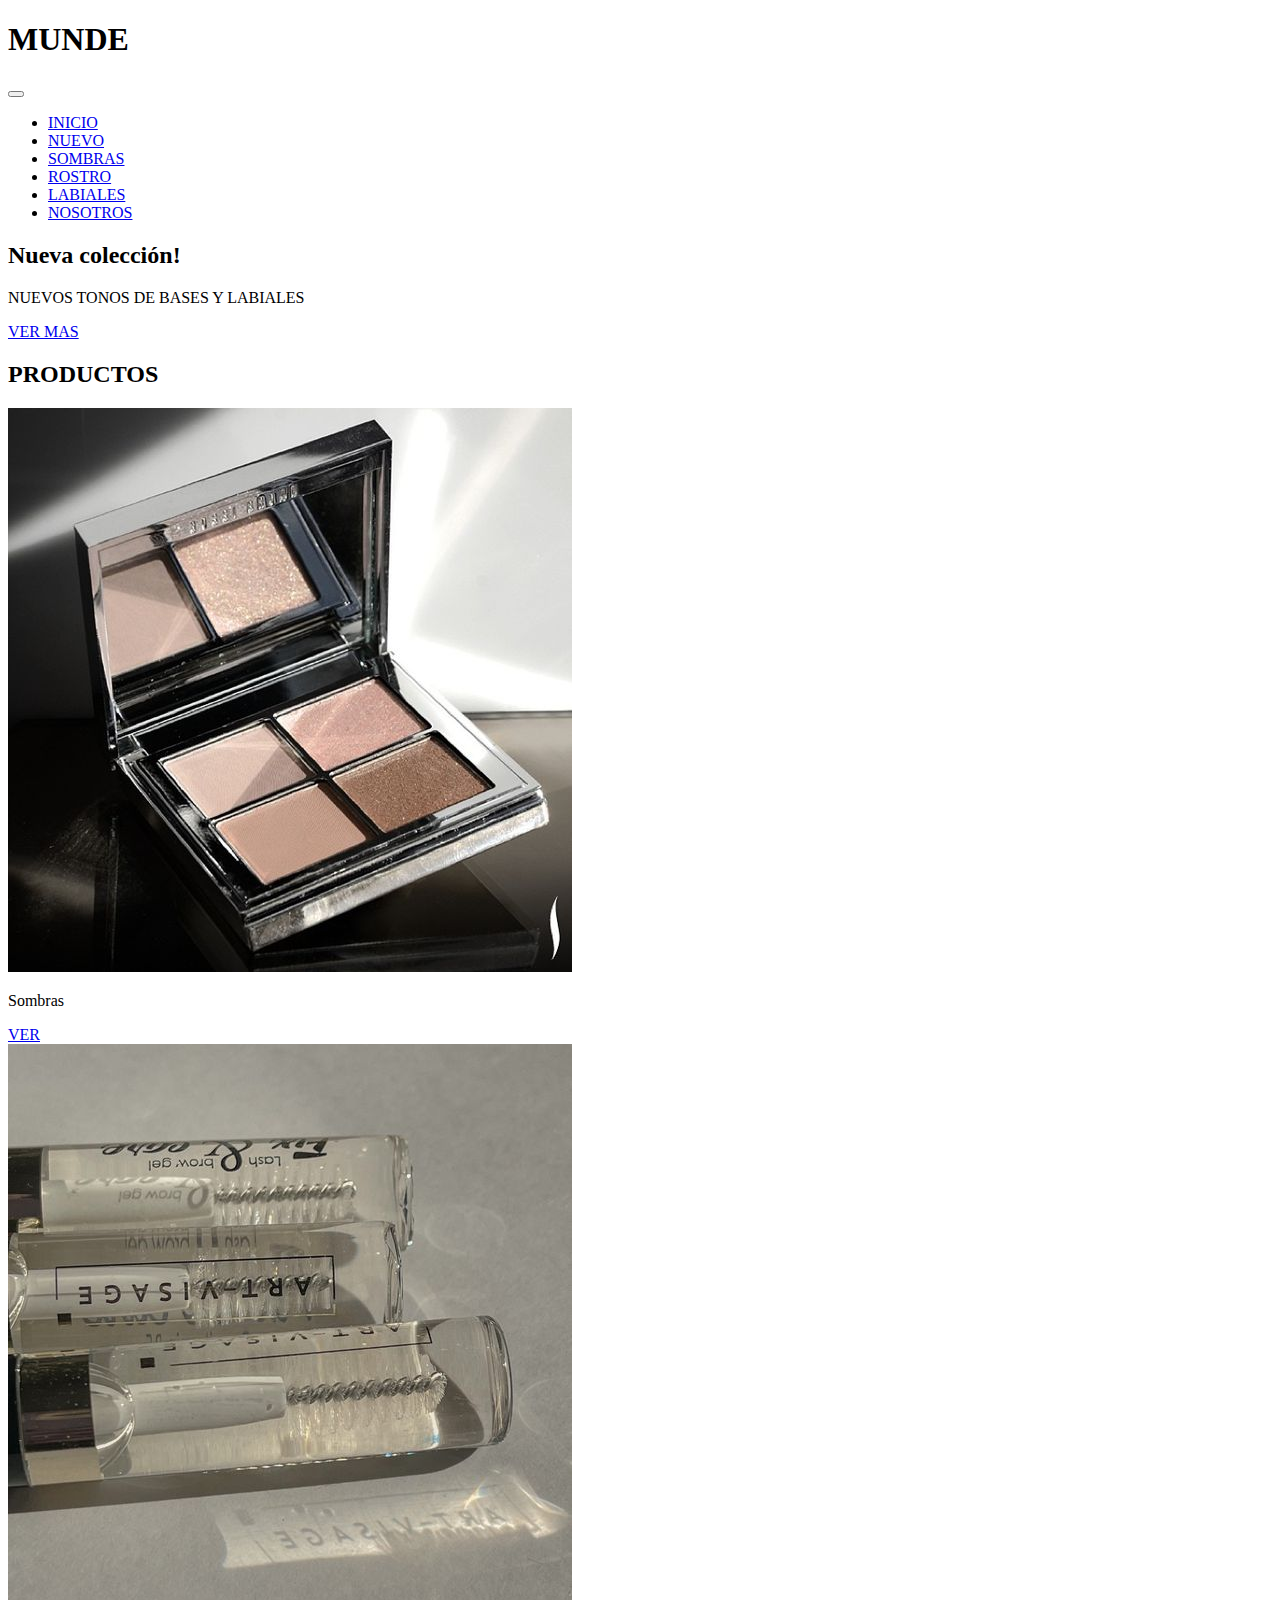
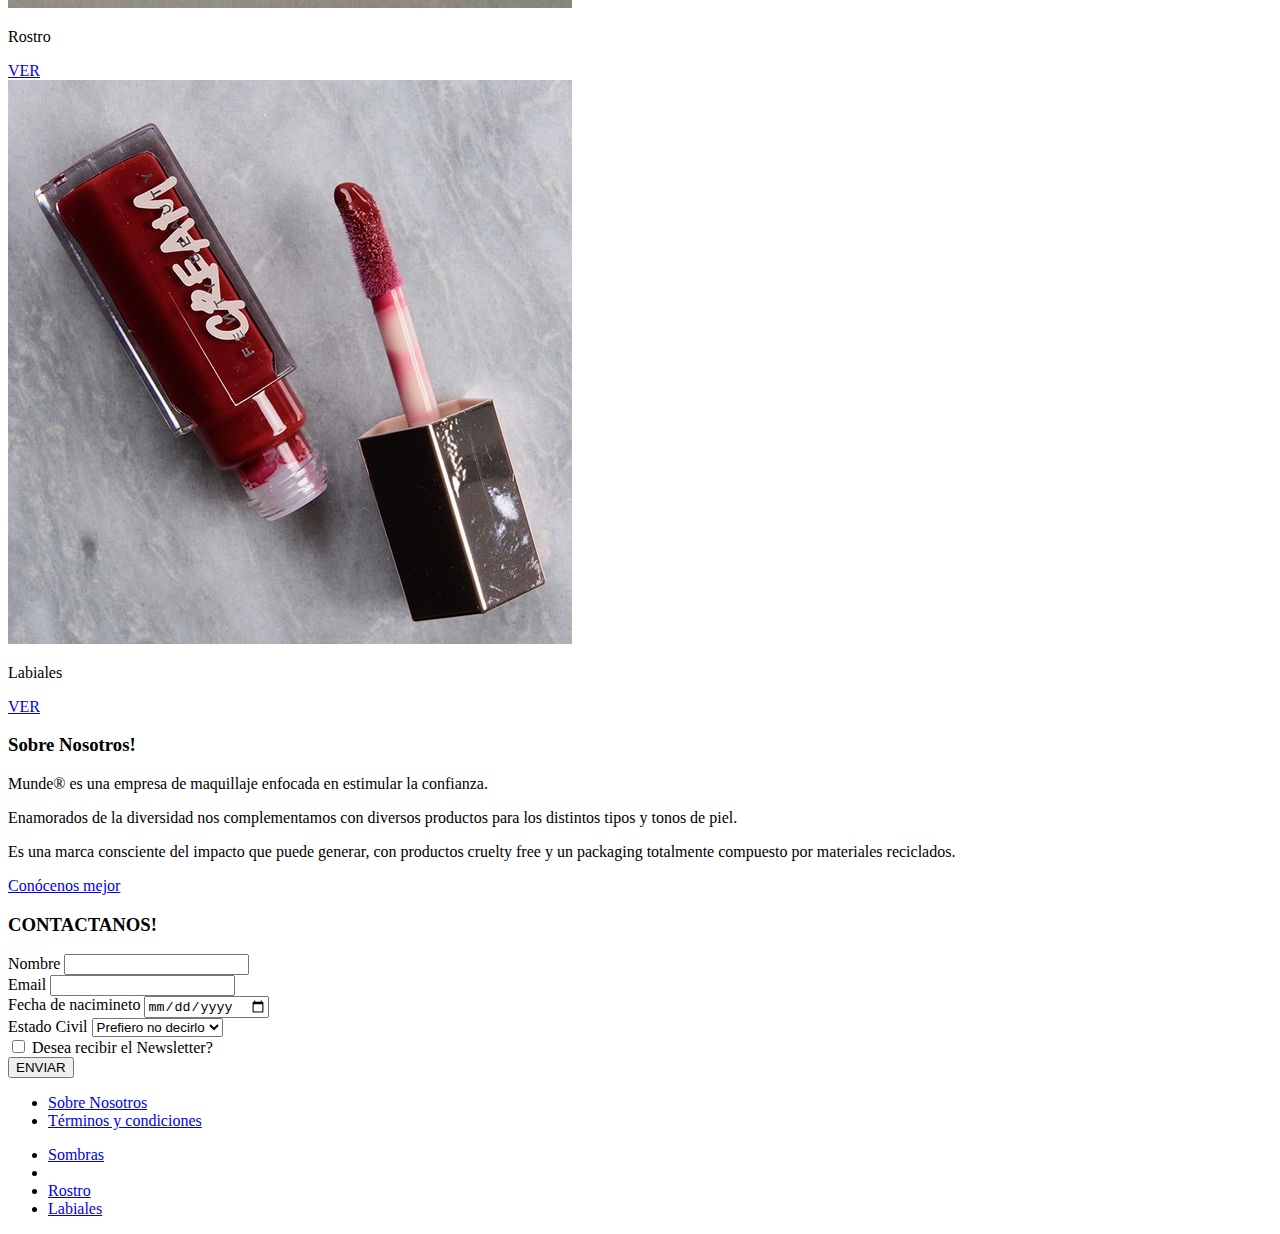
==== commit dac76637: "Instalando scss al proyecto" ====
--- a/index.html
+++ b/index.html
@@ -68,7 +68,6 @@
                 <img src="./img/sombras.png" alt="Ir a categoría de productos Sombras">
                 <p>Sombras</p>
                 <a href="./pages/sombras.html">VER</a>
-
             </article>
 
             <article class="col-lg-3 col-md-3">
@@ -83,7 +82,6 @@
                 <a href="./pages/labiales.html">VER</a>
             </article>
         </div>
-
     </section>
 
     <!--Información MUNDE-->
@@ -103,7 +101,6 @@
             </p>
             <a href="./pages/about_us.html">Conócenos mejor</a>
         </div>
-
     </section>
 
     <!--Contacto Form-->
@@ -147,7 +144,6 @@
 <!-- Footer -->
 <footer class="text-center text-white">
     <div class="container p-4 row">
-        
         <!--Informacion -->
         <div class="col-lg-4 col-md-12">
             <ul class="list-unstyled mb-0">
@@ -187,7 +183,6 @@
             </li>
           </ul>
         </div>
-
     </div>
 </footer>
   <!-- Footer -->
--- a/style/index.css
+++ b/style/index.css
@@ -1,252 +1,3 @@
-/*Imports*/
-@import url('https://fonts.googleapis.com/css2?family=Orelega+One&family=Permanent+Marker&family=Red+Hat+Display&display=swap');
-@import url('https://fonts.googleapis.com/css2?family=Orelega+One&family=Permanent+Marker&display=swap');
-
-/*Reset css*/
-* {
-    margin: 0;
-    padding: 0;
-}
-
-a {
-    text-decoration: none;
-    color: black;
-}
-
-body {
-    text-align: center;
-    font-family: 'Red Hat Display', sans-serif;
-}
-
-.container-fluid {
-    padding: 0;
-}
-
-/*header*/
-header h1{
-    font-family: 'Permanent Marker', cursive;
-    color: rgb(0, 0, 0);
-}
-
-/*nav*/
-.navbar {
-    font-weight: bold;
-    flex-direction: column;
-} 
-    
-/*Nuevos productos*/
-.jumbotron {
-    background-image: url(../img/color.jpg);
-    background-size: cover;
-    height: 90vh;
-    display: flex;
-    align-items: center;
-    justify-content: center;
-    flex-direction: column;
-    justify-content:end;
-    color: white;
-    border-radius: 0;
-}
-
-.jumbotron h2 {
-    font-size: 50px;
-}
-
-.jumbotron a {
-    transition: transform 1s;
-    text-decoration: none;
-}
-
-.jumbotron a:hover {
-    transform: scale(1.1);
-}
-
-/*Categorias productos*/
-.products div {
-    margin: 0;
-}
-.products article img {
-    height: 70%;
-    width: 100%;
-    box-shadow: 10px 20px 50px rgba(0, 0, 0, 0.267);
-}
-
-.products p {
-    font-size: 20px;
-    margin: 20px;
-}
-
-.products article {
-    margin: 20px;
-    transition: transform 1s;
-}
-
-.products article a:hover {
-    transform: scale(1.05);
-    text-decoration: none;
-}
-
-/*About us*/
-.about_us {
-    background-color: rgba(210, 226, 197, 0.555);
-    display: flex;
-    align-items: center;
-    justify-content: center;
-    flex-direction: column;
-}
-
-.about_us h3 {
-    margin: 3vh;
-}    
-
-/*Form contacto*/
-.contact h3, form {
-    margin: 4%;
-}
-
-.contact form {
-    text-align: left;
-}
-
-.contact form button {
-    justify-content: center;
-    width: 50%;
-    display: flex;
-}
-
-/*Footer*/
-footer {
-    background-color: rgb(25, 23, 23);
-    display: flex;
-    justify-content:center ;
-}
-
-footer i {
-    font-size: 35px;
-    color: rgb(218, 217, 217);
-}
 
 
-footer li {
-    list-style: none;
-
-}
-
-footer li a {
-    color: rgb(218, 217, 217);
-}
-
-footer li a:hover , i:hover{
-    color: rgb(255, 254, 254);
-    text-decoration: none;
-}
-
-/*Estilos Product Page*/
-/*Titulo de categoría*/
-.titleCat {
-    background-image: url(../img/makeup.jpg);
-    background-size:cover;
-    height: 5vh;
-    text-align: center;
-}
-
-.titleCat h3 {
-    color: rgb(255, 255, 255);
-    font-weight: bold;
-}
-
-/*Estilos Productos*/
-.allProducts {
-    display: flex;
-    justify-content: center;
-}
-.allProducts div {
-    width: 100vw;
-    margin-top: 35px;
-}
-
-.allProducts img {
-    height: 60%;
-    width: 90%;
-}
-
-/* Estilo new.html*/
-.titleNewCat {
-    background-image: linear-gradient(to bottom, #830006, #9f302c, #b85250, #d07374, #e59599);
-}
-
-.titleNewCat h3{
-    color: white;
-    font-weight: bold;
-    font-size: 40px;
-    padding: 20px;
-}
-
-/* Estilo about_us.html*/
-.about_text {
-    padding: 50px;
-    height: 100%;
-    background-color: rgb(215, 195, 176);
-}
-
-.carousel_img img {
-    display: inline;
-    width: 500px;
-}
-
-.video_info {
-padding:    30px 50px;
-}
-
-
-.video_info div {
-    align-self: center;
-}
-/*Estilo botones*/
-/*Boton negro*/
-.buttonBlack a {
-    display: inline-block;
-    font-weight: bold;
-    padding: 10px;
-    margin-bottom:100px ;
-    color: rgb(255, 255, 255);
-    background-color: rgb(0, 0, 0);
-    box-shadow: 0px 5px 10px rgba(0, 0, 0, 0.428);
-    width: 15vh;
-}
-
-/*Boton blanco con border negro*/
-.buttonForm {
-    border-radius: 0;
-    font-weight: bold;
-    margin: 2%;
-    padding: 8px;
-    width: 15vh ;
-    background-color: rgb(255, 255, 255);
-    color: rgb(0, 0, 0);
-    border: 1px solid rgb(184, 184, 184);
-    color: rgb(62, 62, 62);
-    cursor: pointer;
-}
-
-/*Boton blanco transparente*/
-.buttonWhite a{
-    border: none;
-    font-weight: bold;
-    padding: 1.5vh;
-    margin: 2vh;
-    color: rgb(31, 31, 31);
-    background-color: rgb(255, 255, 255);
-    box-shadow: 0px 5px 10px rgba(0, 0, 0, 0.368);
-    margin-bottom: 50px;
-    width: 20vh;
-}
-
-/*Menu hamburguesa*/
-@media only screen and (max-width:766px) {
-    .navbar {
-        flex-direction: row;
-    }
-}
-
-
+/*# sourceMappingURL=index.css.map */
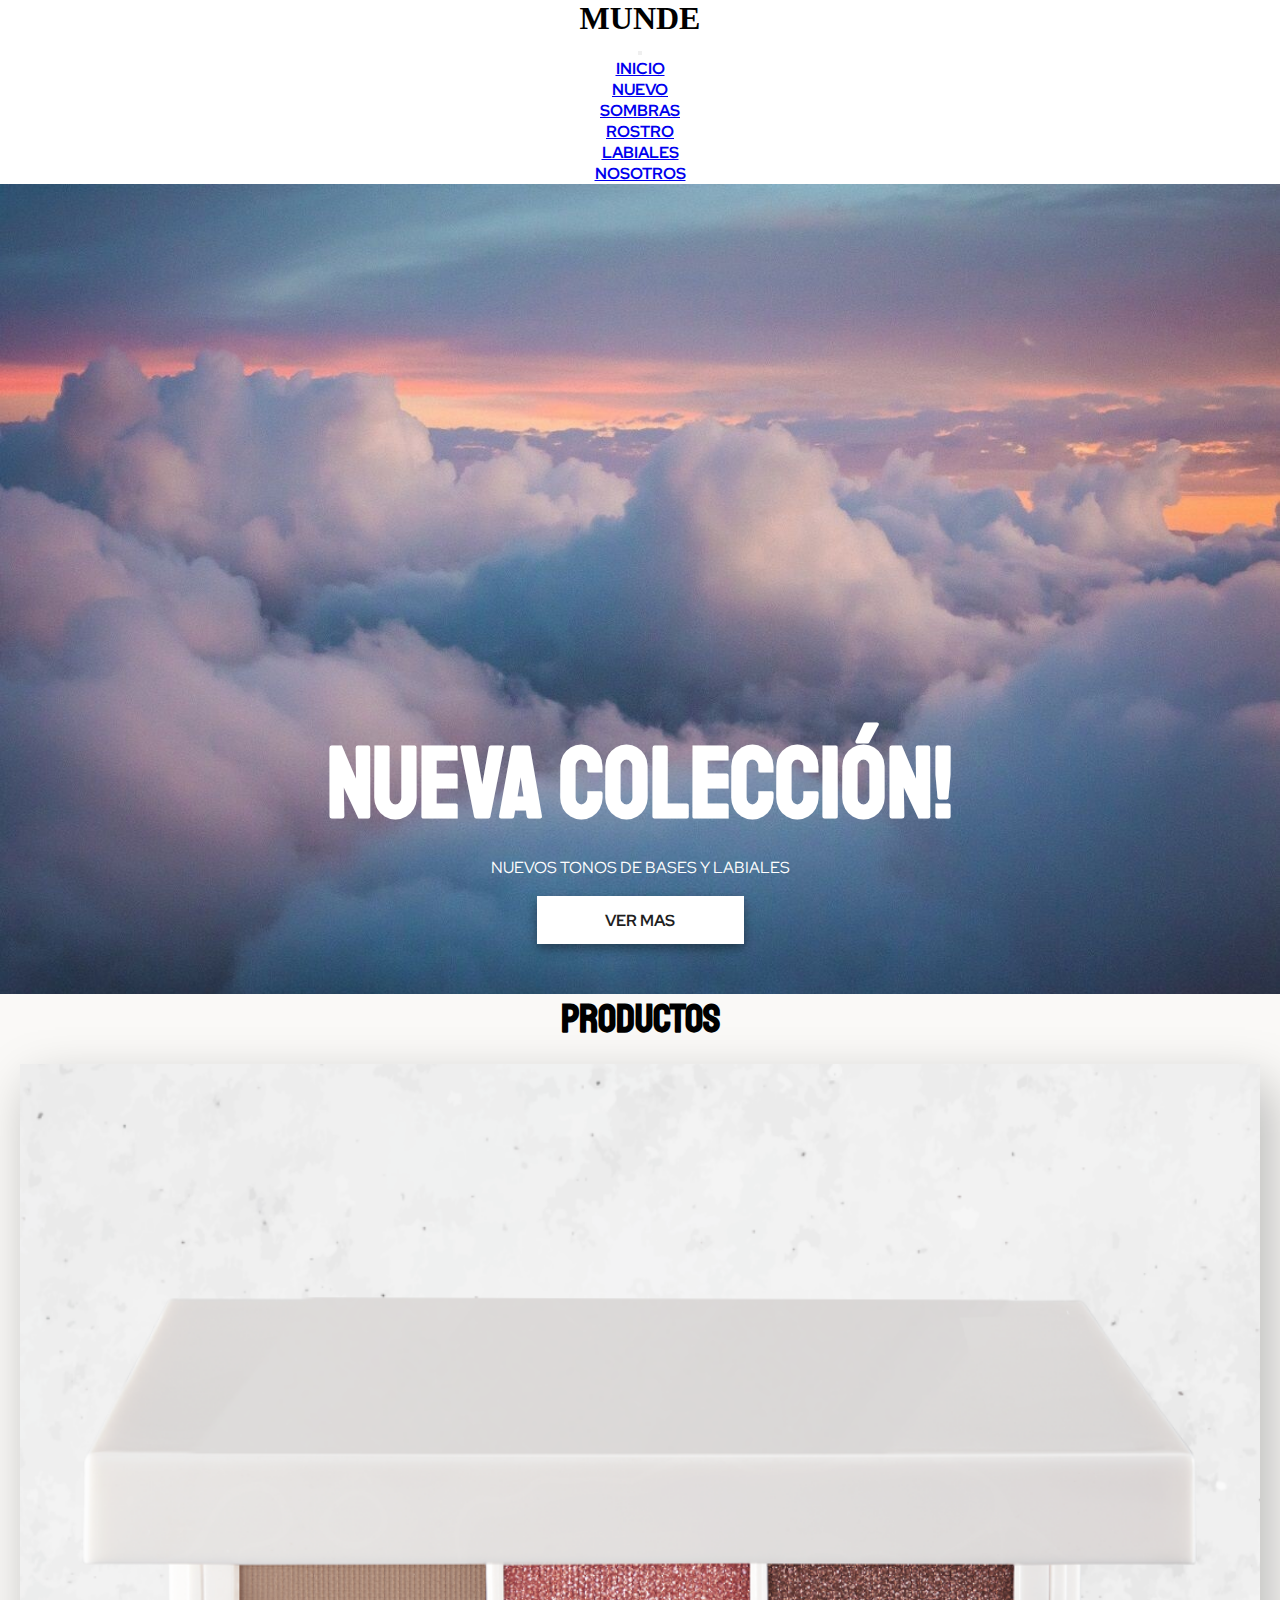
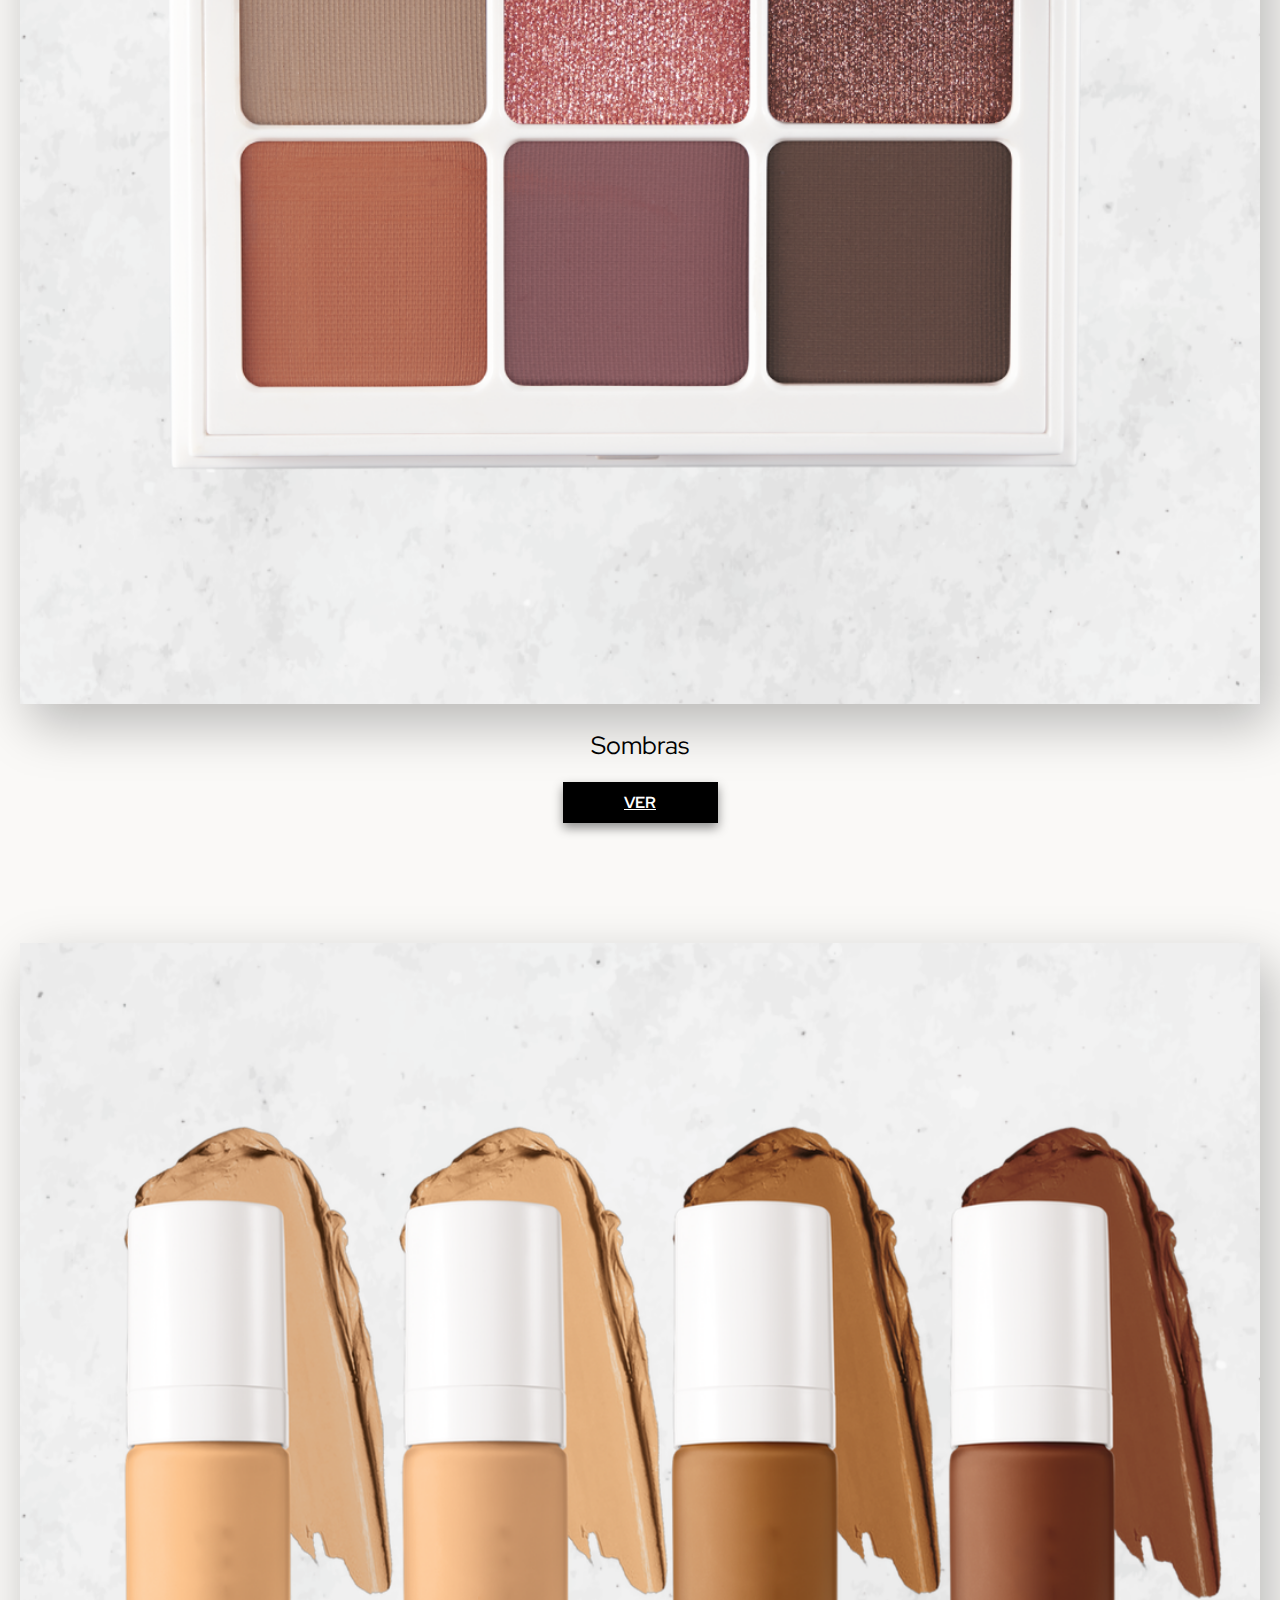
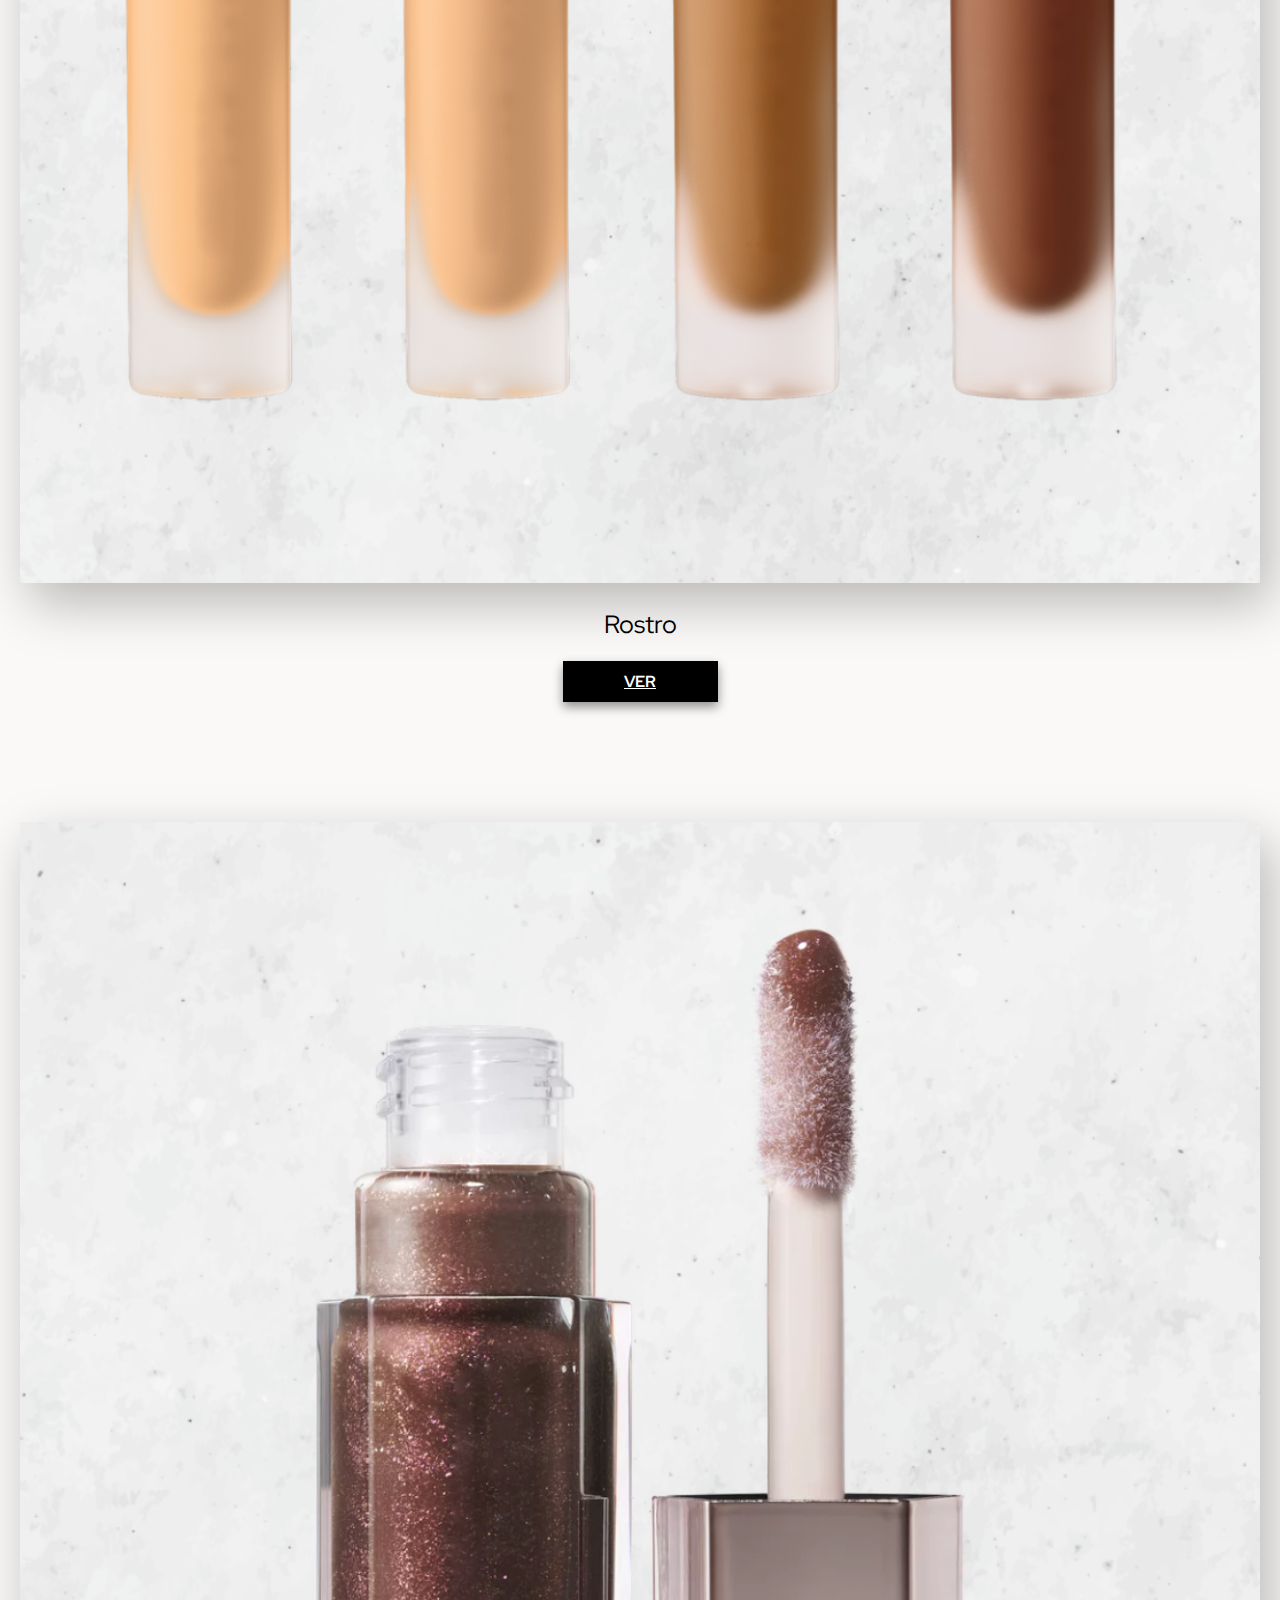
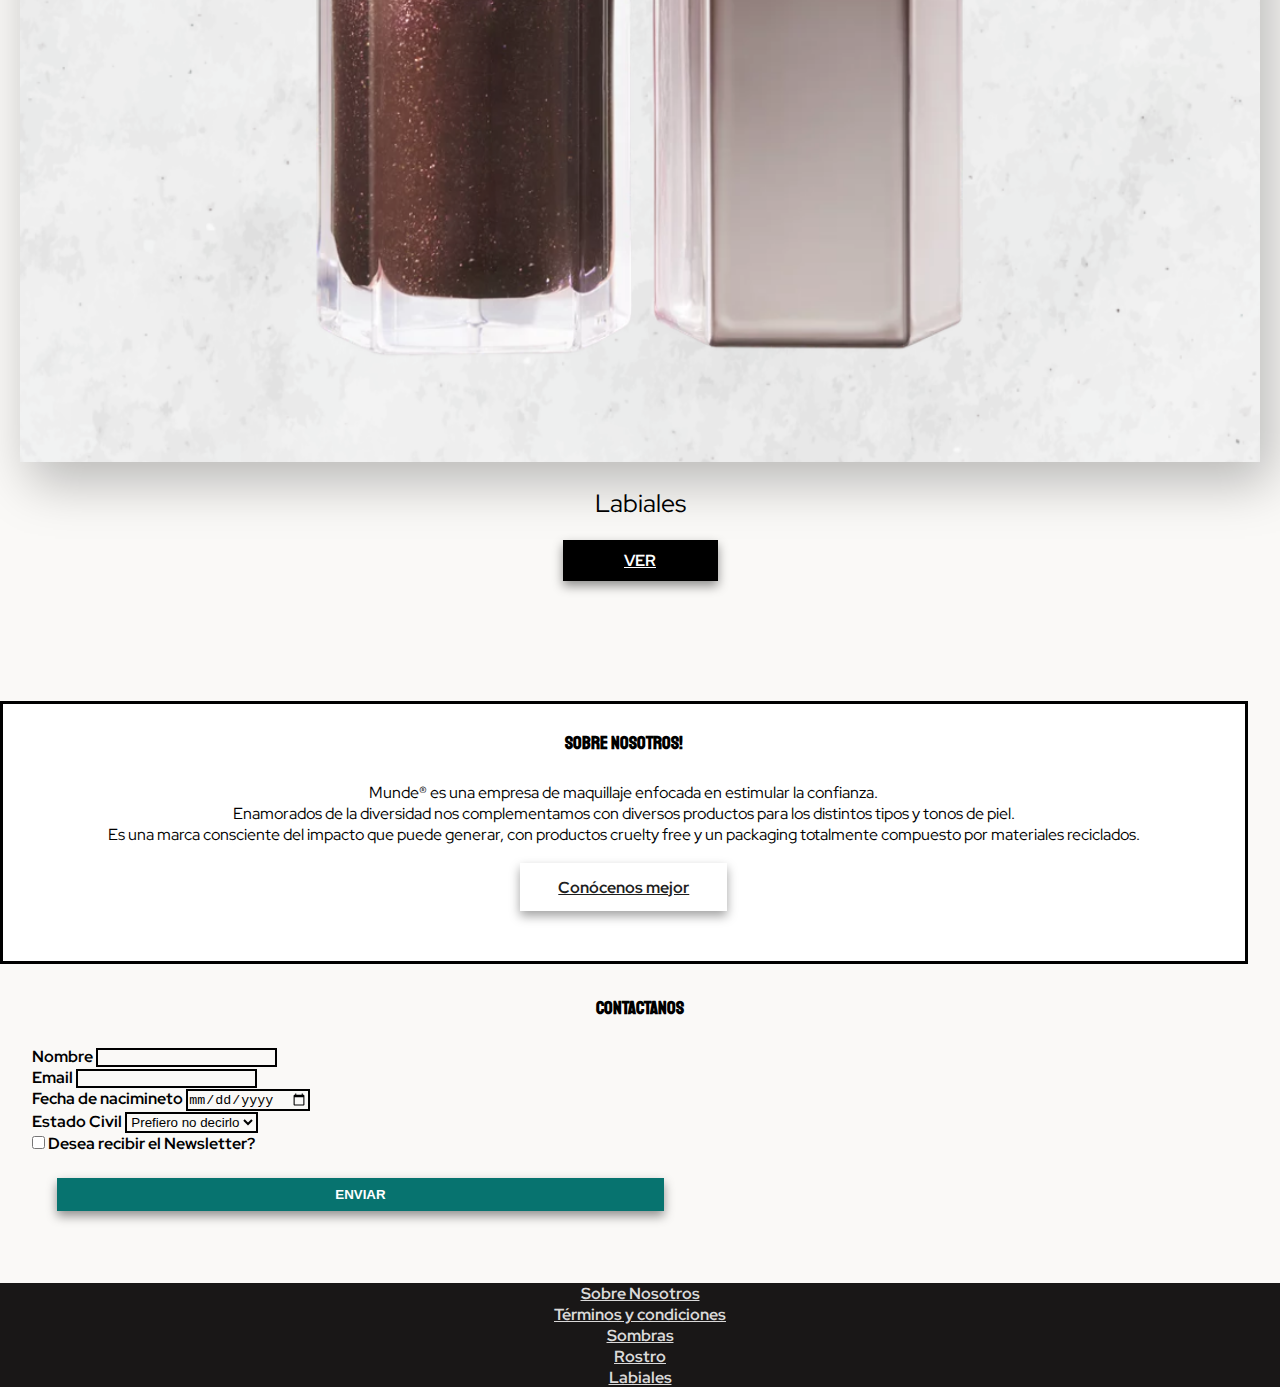
==== commit fe12601b: "Cambios en estilo index.html / Creacion de detalle de producto/ Cambios en estilo de about_us / Camb" ====
--- a/index.html
+++ b/index.html
@@ -2,201 +2,212 @@
 <html lang="es">
 
 <head>
-    <meta charset="UTF-8">
-    <meta http-equiv="X-UA-Compatible" content="IE=edge">
-    <meta name="Munde Cosmetics" content="Munde Cosmetics">
-    <title>Munde Cosmetics</title>
-
-    <!--Bootstrap-->
-    <link rel="stylesheet" href="https://cdn.jsdelivr.net/npm/bootstrap@4.6.1/dist/css/bootstrap.min.css"
-        integrity="sha384-zCbKRCUGaJDkqS1kPbPd7TveP5iyJE0EjAuZQTgFLD2ylzuqKfdKlfG/eSrtxUkn" crossorigin="anonymous">
-    <!--Estilos css-->
-    <link rel="stylesheet" href="style/index.css">
-    <link rel="stylesheet" href="https://cdnjs.cloudflare.com/ajax/libs/font-awesome/6.1.1/css/all.min.css"
-        integrity="sha512-KfkfwYDsLkIlwQp6LFnl8zNdLGxu9YAA1QvwINks4PhcElQSvqcyVLLD9aMhXd13uQjoXtEKNosOWaZqXgel0g=="
-        crossorigin="anonymous" referrerpolicy="no-referrer" />
-    <!--Logo-->
-    <link rel="shortcut icon" href="./img/logo.png">
+  <meta charset="UTF-8">
+  <meta http-equiv="X-UA-Compatible" content="IE=edge">
+  <meta name="Munde Cosmetics" content="Munde Cosmetics">
+
+  <!--SEO-->
+  <title>Cosméticos Munde</title>
+  <meta name="description" content="Maquillaje cruelty free - Envíos gratis en Montevideo">
+  <meta name="keywords" content="maquillaje,maquillaje uruguay,munde,labiales,maquillaje de ojos">
+
+  <!--Bootstrap-->
+  <link rel="stylesheet" href="https://cdn.jsdelivr.net/npm/bootstrap@4.6.1/dist/css/bootstrap.min.css"
+    integrity="sha384-zCbKRCUGaJDkqS1kPbPd7TveP5iyJE0EjAuZQTgFLD2ylzuqKfdKlfG/eSrtxUkn" crossorigin="anonymous">
+  <!--Estilos css-->
+  <link rel="stylesheet" href="style/index.css">
+  <link rel="stylesheet" href="https://cdnjs.cloudflare.com/ajax/libs/font-awesome/6.1.1/css/all.min.css"
+    integrity="sha512-KfkfwYDsLkIlwQp6LFnl8zNdLGxu9YAA1QvwINks4PhcElQSvqcyVLLD9aMhXd13uQjoXtEKNosOWaZqXgel0g=="
+    crossorigin="anonymous" referrerpolicy="no-referrer" />
+  <!--Logo-->
+  <link rel="shortcut icon" href="./img/logo.png">
+
+
 </head>
 
 <body>
-    <header class="container-fluid">
-        <nav class="navbar navbar-expand-md  navbar-light">
-            <h1>MUNDE</h1>
-            <button class="navbar-toggler" type="button" data-toggle="collapse" data-target="#collapsibleNavbar">
-              <span class="navbar-toggler-icon"></span>
-            </button>
-            <div class="collapse navbar-collapse" id="collapsibleNavbar">
-              <ul class="navbar-nav">
-                <li class="nav-item">
-                  <a class="nav-link" href="./index.html">INICIO</a>
-                </li>
-                <li class="nav-item">
-                  <a class="nav-link" href="./pages/new.html">NUEVO</a>
-                </li>
-                <li class="nav-item">
-                  <a class="nav-link" href="./pages/sombras.html">SOMBRAS</a>
-                </li>    
-                <li class="nav-item">
-                    <a class="nav-link" href="./pages/rostro.html">ROSTRO</a>
-                  </li>  
-                  <li class="nav-item">
-                    <a class="nav-link" href="./pages/labiales.html">LABIALES</a>
-                  </li>  
-                  <li class="nav-item">
-                    <a class="nav-link" href="./pages/about_us.html">NOSOTROS</a>
-                  </li>  
-              </ul>
-            </div> 
-        </nav>
-    </header>
-
+  <header class="container-fluid">
+    <nav class="navbar navbar-expand-md  navbar-light">
+      <h1>MUNDE</h1>
+      <button class="navbar-toggler" type="button" data-toggle="collapse" data-target="#collapsibleNavbar">
+        <span class="navbar-toggler-icon"></span>
+      </button>
+      <div class="collapse navbar-collapse" id="collapsibleNavbar">
+        <ul class="navbar-nav">
+          <li class="nav-item">
+            <a class="nav-link" href="./index.html">INICIO</a>
+          </li>
+          <li class="nav-item">
+            <a class="nav-link" href="./pages/new.html">NUEVO</a>
+          </li>
+          <li class="nav-item">
+            <a class="nav-link" href="./pages/sombras.html">SOMBRAS</a>
+          </li>
+          <li class="nav-item">
+            <a class="nav-link" href="./pages/rostro.html">ROSTRO</a>
+          </li>
+          <li class="nav-item">
+            <a class="nav-link" href="./pages/labiales.html">LABIALES</a>
+          </li>
+          <li class="nav-item">
+            <a class="nav-link" href="./pages/about_us.html">NOSOTROS</a>
+          </li>
+        </ul>
+      </div>
+    </nav>
+  </header>
+  <main>
     <!--Nuevos Productos-->
     <section class="buttonWhite container-fluid">
-        <div class="jumbotron">
-            <h2>Nueva colección!</h2>
-            <p>NUEVOS TONOS DE BASES Y LABIALES</p>
-            <a href="./pages/new.html">VER MAS</a>
-        </div>
+      <div class="jumbotron">
+        <h2>Nueva colección!</h2>
+        <p>NUEVOS TONOS DE BASES Y LABIALES</p>
+        <a href="./pages/new.html">VER MAS</a>
+      </div>
     </section>
 
     <!--Productos-->
-     <section class="products buttonBlack container-fluid">
-        <h2>PRODUCTOS</h2>
-        <div class="row d-flex justify-content-center">
-            <article class="col-lg-3 col-md-3 ">
-                <img src="./img/sombras.png" alt="Ir a categoría de productos Sombras">
-                <p>Sombras</p>
-                <a href="./pages/sombras.html">VER</a>
-            </article>
-
-            <article class="col-lg-3 col-md-3">
-                <img src="./img/base.png" alt="Ir a categoría de productos Rostro">
-                <p>Rostro</p>
-                <a href="./pages/rostro.html">VER</a>
-            </article>
-
-            <article class="col-lg-3 col-md-3">
-                <img src="./img/labial.png" alt="Ir a categoría de productos Labiales">
-                <p>Labiales</p>
-                <a href="./pages/labiales.html">VER</a>
-            </article>
-        </div>
+    <section class="products buttonBlack container-fluid">
+      <h2>PRODUCTOS</h2>
+      <div class="row d-flex justify-content-center">
+        <article class="col-lg-3 col-md-3 ">
+          <img src="./img/sombras.png" alt="Categoría de productos Sombras">
+          <p>Sombras</p>
+          <a href="./pages/sombras.html">VER</a>
+        </article>
+
+        <article class="col-lg-3 col-md-3">
+          <img src="./img/base.png" alt="Categoría de productos Rostro">
+          <p>Rostro</p>
+          <a href="./pages/rostro.html">VER</a>
+        </article>
+
+        <article class="col-lg-3 col-md-3">
+          <img src="./img/labial.png" alt="Categoría de productos Labiales">
+          <p>Labiales</p>
+          <a href="./pages/labiales.html">VER</a>
+        </article>
+      </div>
     </section>
 
     <!--Información MUNDE-->
     <section>
-        <div class="about_us buttonWhite container-fluid">
-            <h3>Sobre Nosotros!</h3>
-            <p>
-                Munde® es una empresa de maquillaje enfocada en estimular la confianza.
-            </p>
-            <p>
-                Enamorados de la diversidad nos complementamos con diversos productos para los distintos tipos y tonos de
-                piel.
-            </p>
-            <p>
-                Es una marca consciente del impacto que puede generar, con productos cruelty free y un packaging totalmente
-                compuesto por materiales reciclados.
-            </p>
-            <a href="./pages/about_us.html">Conócenos mejor</a>
-        </div>
+      <div class="about_us buttonWhite container-fluid">
+        <h3>Sobre Nosotros!</h3>
+        <p>
+          Munde® es una empresa de maquillaje enfocada en estimular la confianza.
+        </p>
+        <p>
+          Enamorados de la diversidad nos complementamos con diversos productos para los distintos tipos y tonos de
+          piel.
+        </p>
+        <p>
+          Es una marca consciente del impacto que puede generar, con productos cruelty free y un packaging totalmente
+          compuesto por materiales reciclados.
+        </p>
+        <i class="fa-solid fa-recycle"></i>
+        <a href="./pages/about_us.html">Conócenos mejor</a>
+      </div>
     </section>
 
     <!--Contacto Form-->
-    <section >
-        <div class="container contact">
-            <h3>CONTACTANOS!</h3>
-            <form action="">
-              <div class="form-group">
-                <label for="name">Nombre</label>
-                <input type="text" name="name" class="form-control" id="email">
-              </div>
-              <div class="form-group">
-                <label for="email">Email</label>
-                <input type="text" name="email" class="form-control">
-              </div>
-              <div class="form-group">
-                <label for="date">Fecha de nacimineto</label>
-                <input type="date" name="date" class="form-control">
-              </div>
-              <div class="form-group">
-                <label for="status">Estado Civil</label>
-                <select name="status" class="form-control">
-                    <option value="1">Prefiero no decirlo</option>
-                    <option value="2">Soltero(a)</option>
-                    <option value="3">Casado(a)</option>
-                </select>
-              </div>
-              <div class="form-group form-check">
-                <label class="form-check-label">
-                  <input class="form-check-input" type="checkbox" name="remember"> Desea recibir el Newsletter?
-                </label>
-              </div>
-              <div class="d-flex justify-content-center">
-                <button type="submit" class="buttonForm ">ENVIAR</button>
-              </div>
-
-            </form>
-          </div>
-    </section>
-
-<!-- Footer -->
-<footer class="text-center text-white">
+    <section>
+      <div class="container contact">
+        <h3>CONTACTANOS</h3>
+        <form action="">
+          <div class="form-group">
+            <label for="name">Nombre</label>
+            <input type="text" name="name" class="form-control" id="email">
+          </div>
+          <div class="form-group">
+            <label for="email">Email</label>
+            <input type="text" name="email" class="form-control">
+          </div>
+          <div class="form-group">
+            <label for="date">Fecha de nacimineto</label>
+            <input type="date" name="date" class="form-control">
+          </div>
+          <div class="form-group">
+            <label for="status">Estado Civil</label>
+            <select name="status" class="form-control">
+              <option value="1">Prefiero no decirlo</option>
+              <option value="2">Soltero(a)</option>
+              <option value="3">Casado(a)</option>
+            </select>
+          </div>
+          <div class="form-group form-check">
+            <label class="form-check-label">
+              <input class="form-check-input" type="checkbox" name="remember"> Desea recibir el Newsletter?
+            </label>
+          </div>
+          <div class="d-flex justify-content-center">
+            <button type="submit" class="buttonForm">ENVIAR</button>
+          </div>
+
+        </form>
+      </div>
+    </section>
+  </main>
+  <!-- Footer -->
+  <footer class="text-center text-white">
     <div class="container p-4 row">
-        <!--Informacion -->
-        <div class="col-lg-4 col-md-12">
-            <ul class="list-unstyled mb-0">
-              <li>
-                <a href="./pages/about_us.html#info_us">Sobre Nosotros</a>
-              </li>
-              <li>
-                <a href="./pages/about_us.html#legal">Términos y condiciones</a>
-              </li>
-            </ul>
-        </div>
-
-        <!--Redes sociales -->
-       <div class="col-lg-4 col-md-12">
-            <section class="mb-4">
-             <!-- Instagram -->
-             <a target="_blank" class="btn btn-floating m-1" href="https://www.instagram.com"><i class="fa-brands fa-instagram"></i></a>
-             <!-- Youtube -->
-             <a target="_blank" class="btn btn-floating m-1" href="https://www.youtube.com"><i class="fa-brands fa-youtube"></i></a>
-             <!-- TikTok -->
-             <a target="_blank" class="btn btn-floating m-1" href="https://www.tiktok.com"><i class="fa-brands fa-tiktok"></i></a>
-            </section>
-        </div>
-
-        <!--Categorias-->
-        <div class="col-lg-4 col-md-12">
-          <ul class="list-unstyled mb-0">
-            <li>
-              <a href="./pages/sombras.html">Sombras</a>
-              <li></td>
-            </li>
-            <li>
-              <a href="./pages/rostro.html">Rostro</a>
-            </li>
-            <li>
-              <a href="./pages/labiales.html">Labiales</a>
-            </li>
-          </ul>
-        </div>
+      <!--Informacion -->
+      <div class="col-lg-4 col-md-12">
+        <ul class="list-unstyled mb-0">
+          <li>
+            <a href="./pages/about_us.html#info_us">Sobre Nosotros</a>
+          </li>
+          <li>
+            <a href="./pages/about_us.html#legal">Términos y condiciones</a>
+          </li>
+        </ul>
+      </div>
+
+      <!--Redes sociales -->
+      <div class="col-lg-4 col-md-12">
+        <section class="mb-4">
+          <!-- Instagram -->
+          <a target="_blank" class="btn btn-floating m-1" href="https://www.instagram.com"><i
+              class="fa-brands fa-instagram"></i></a>
+          <!-- Youtube -->
+          <a target="_blank" class="btn btn-floating m-1" href="https://www.youtube.com"><i
+              class="fa-brands fa-youtube"></i></a>
+          <!-- TikTok -->
+          <a target="_blank" class="btn btn-floating m-1" href="https://www.tiktok.com"><i
+              class="fa-brands fa-tiktok"></i></a>
+        </section>
+      </div>
+
+      <!--Categorias-->
+      <div class="col-lg-4 col-md-12">
+        <ul class="list-unstyled mb-0">
+          <li>
+            <a href="./pages/sombras.html">Sombras</a>
+          <li>
+            </td>
+          </li>
+          <li>
+            <a href="./pages/rostro.html">Rostro</a>
+          </li>
+          <li>
+            <a href="./pages/labiales.html">Labiales</a>
+          </li>
+        </ul>
+      </div>
     </div>
-</footer>
+  </footer>
   <!-- Footer -->
 
-    <!--Bootstrap-->
-    <script src="https://cdn.jsdelivr.net/npm/jquery@3.5.1/dist/jquery.slim.min.js"
-        integrity="sha384-DfXdz2htPH0lsSSs5nCTpuj/zy4C+OGpamoFVy38MVBnE+IbbVYUew+OrCXaRkfj" crossorigin="anonymous">
-    </script>
-    <script src="https://cdn.jsdelivr.net/npm/popper.js@1.16.1/dist/umd/popper.min.js"
-        integrity="sha384-9/reFTGAW83EW2RDu2S0VKaIzap3H66lZH81PoYlFhbGU+6BZp6G7niu735Sk7lN" crossorigin="anonymous">
-    </script>
-    <script src="https://cdn.jsdelivr.net/npm/bootstrap@4.6.1/dist/js/bootstrap.min.js"
-        integrity="sha384-VHvPCCyXqtD5DqJeNxl2dtTyhF78xXNXdkwX1CZeRusQfRKp+tA7hAShOK/B/fQ2" crossorigin="anonymous">
-    </script>
+  <!--Bootstrap-->
+  <script src="https://cdn.jsdelivr.net/npm/jquery@3.5.1/dist/jquery.slim.min.js"
+    integrity="sha384-DfXdz2htPH0lsSSs5nCTpuj/zy4C+OGpamoFVy38MVBnE+IbbVYUew+OrCXaRkfj" crossorigin="anonymous">
+  </script>
+  <script src="https://cdn.jsdelivr.net/npm/popper.js@1.16.1/dist/umd/popper.min.js"
+    integrity="sha384-9/reFTGAW83EW2RDu2S0VKaIzap3H66lZH81PoYlFhbGU+6BZp6G7niu735Sk7lN" crossorigin="anonymous">
+  </script>
+  <script src="https://cdn.jsdelivr.net/npm/bootstrap@4.6.1/dist/js/bootstrap.min.js"
+    integrity="sha384-VHvPCCyXqtD5DqJeNxl2dtTyhF78xXNXdkwX1CZeRusQfRKp+tA7hAShOK/B/fQ2" crossorigin="anonymous">
+  </script>
 
 </body>
 
--- a/style/index.css
+++ b/style/index.css
@@ -1,3 +1,312 @@
-
+@charset "UTF-8";
+/*Imports*/
+@import url("https://fonts.googleapis.com/css2?family=Orelega+One&family=Permanent+Marker&family=Red+Hat+Display&display=swap");
+@import url("https://fonts.googleapis.com/css2?family=Orelega+One&family=Permanent+Marker&display=swap");
+@import url("https://fonts.googleapis.com/css2?family=Staatliches&display=swap");
+/*Fuentes*/
+/*Colores*/
+/*index*/
+/*Nuevos productos - index*/
+/*Sobre nosotros - index*/
+/*Footer*/
+/*Reset css*/
+* {
+  margin: 0;
+  padding: 0;
+}
+
+body {
+  text-align: center;
+  font-family: Red Hat Display, sans-serif;
+  background-color: rgba(231, 223, 213, 0.188);
+}
+
+.container-fluid {
+  padding: 0;
+}
+
+/*header*/
+header {
+  background-color: white;
+}
+header h1 {
+  font-family: Permanent Marker, cursive;
+  color: rgb(0, 0, 0);
+}
+
+/*nav*/
+.navbar {
+  font-weight: bold;
+  flex-direction: column;
+}
+
+/*Nuevos productos*/
+.jumbotron {
+  background-image: url(../img/color.jpg);
+  background-size: cover;
+  height: 90vh;
+  display: flex;
+  align-items: center;
+  justify-content: center;
+  flex-direction: column;
+  justify-content: end;
+  color: white;
+  border-radius: 0;
+}
+.jumbotron h2 {
+  font-size: 100px;
+  padding: 10px;
+  font-family: Staatliches, cursive;
+}
+.jumbotron a {
+  transition: transform 1s;
+  text-decoration: none;
+}
+.jumbotron a:hover {
+  transform: scale(1.1);
+}
+
+/*Categorias productos*/
+.products div {
+  margin: 0;
+}
+.products article img {
+  height: 70%;
+  width: 100%;
+  box-shadow: 10px 20px 50px rgba(0, 0, 0, 0.267);
+}
+.products h2 {
+  font-family: Staatliches, cursive;
+  font-size: 40px;
+}
+.products p {
+  font-size: 25px;
+  margin: 20px;
+}
+.products article {
+  margin: 20px;
+  transition: transform 1s;
+}
+.products article a:hover {
+  transform: scale(1.05);
+  text-decoration: none;
+}
+
+/*About us*/
+.about_us {
+  background-color: rgb(255, 255, 255);
+  display: flex;
+  align-items: center;
+  justify-content: center;
+  flex-direction: column;
+  border: 3px solid;
+  width: 97%;
+}
+.about_us h3 {
+  margin: 3vh;
+  font-family: Staatliches, cursive;
+}
+
+/*Form contacto*/
+.contact {
+  padding: 7px;
+}
+.contact h3 {
+  font-family: Staatliches, cursive;
+}
+.contact h3, .contact form {
+  margin: 2%;
+}
+.contact form {
+  text-align: left;
+  font-weight: bold;
+}
+.contact form input, .contact form select {
+  border-radius: 0.5;
+  background-color: rgba(255, 255, 255, 0);
+  border: 2px solid black;
+}
+.contact button {
+  justify-content: center;
+  width: 50%;
+  display: flex;
+}
+
+/*Footer*/
+footer {
+  margin-top: 40px;
+  background-color: rgb(25, 23, 23);
+  display: flex;
+  justify-content: center;
+  font-weight: bold;
+}
+footer i {
+  font-size: 40px;
+  color: rgb(218, 217, 217);
+}
+footer li {
+  list-style: none;
+}
+footer li a {
+  color: rgb(218, 217, 217);
+}
+footer li a:hover, footer li i:hover {
+  color: rgb(255, 254, 254);
+  text-decoration: none;
+}
+
+/*Estilo botones*/
+/*Boton negro*/
+.buttonBlack a {
+  display: inline-block;
+  font-weight: bold;
+  padding: 10px;
+  margin-bottom: 100px;
+  color: rgb(255, 255, 255);
+  background-color: rgb(0, 0, 0);
+  box-shadow: 0px 5px 10px rgba(0, 0, 0, 0.428);
+  width: 15vh;
+}
+
+/*Boton blanco con border negro*/
+.buttonForm {
+  border-radius: 0;
+  font-weight: bold;
+  margin: 2%;
+  padding: 8px;
+  width: 15vh;
+  background-color: rgb(7, 115, 111);
+  color: rgb(0, 0, 0);
+  border: 1px solid transparent;
+  box-shadow: 0px 5px 10px rgba(0, 0, 0, 0.428);
+  color: white;
+  cursor: pointer;
+}
+
+/*Boton blanco transparente*/
+.buttonWhite a {
+  border: none;
+  font-weight: bold;
+  padding: 1.5vh;
+  margin: 2vh;
+  color: rgb(31, 31, 31);
+  background-color: rgb(255, 255, 255);
+  box-shadow: 0px 5px 10px rgba(0, 0, 0, 0.368);
+  margin-bottom: 50px;
+  width: 20vh;
+}
+
+/*Menu hamburguesa*/
+@media only screen and (max-width: 766px) {
+  .navbar {
+    flex-direction: row;
+  }
+}
+/*Estilos Product Page*/
+/*Categorías*/
+/*Titulo de categoría*/
+.titleCat {
+  text-align: center;
+}
+.titleCat h3 {
+  padding: 20px;
+  background-image: url(../img/makeup.jpg);
+  background-size: cover;
+  color: rgb(255, 255, 255);
+  font-weight: bold;
+}
+
+/*Estilos Productos*/
+.allProducts {
+  display: flex;
+  justify-content: center;
+}
+.allProducts div {
+  width: 100vw;
+  margin-top: 35px;
+}
+.allProducts img {
+  height: 60%;
+  width: 90%;
+}
+
+/*Estilo new.html*/
+.titleNewCat {
+  background-image: url(../img/a.jpg);
+  background-size: cover;
+  box-shadow: 1px 13px 14px -8px rgba(0, 0, 0, 0.294);
+}
+.titleNewCat h3 {
+  color: rgb(0, 0, 0);
+  font-weight: bold;
+  font-size: 40px;
+  padding: 20px;
+}
+
+/* Estilo about_us.html*/
+.video_i {
+  background-color: black;
+}
+.video_i iframe {
+  border: none;
+}
+
+.about_text {
+  padding: 50px;
+  height: 100%;
+  background-color: rgba(208, 202, 197, 0.537);
+}
+.about_text p {
+  display: block;
+}
+.about_text h3 {
+  font-family: Staatliches, cursive;
+}
+
+.carousel_img img {
+  width: 500px;
+}
+
+.marca_info div {
+  padding-top: 20px;
+  align-self: center;
+}
+.marca_info div h3 {
+  font-family: Staatliches, cursive;
+}
+
+/* Estilo product_detail.html*/
+.product_detail {
+  height: 70vh;
+  text-align: left;
+  display: flex;
+  padding: 50px;
+}
+.product_detail img {
+  width: 50%;
+  height: 70%;
+}
+.product_detail div {
+  padding-left: 40px;
+  font-size: 20px;
+}
+.product_detail div h4 {
+  font-family: Staatliches, cursive;
+}
+
+@media only screen and (max-width: 780px) {
+  .product_detail {
+    flex-direction: column;
+    height: 100vh;
+  }
+  .product_detail img {
+    width: 100%;
+    height: 70%;
+  }
+  .product_detail div {
+    padding: 20px;
+    font-size: 19px;
+  }
+}
 
 /*# sourceMappingURL=index.css.map */
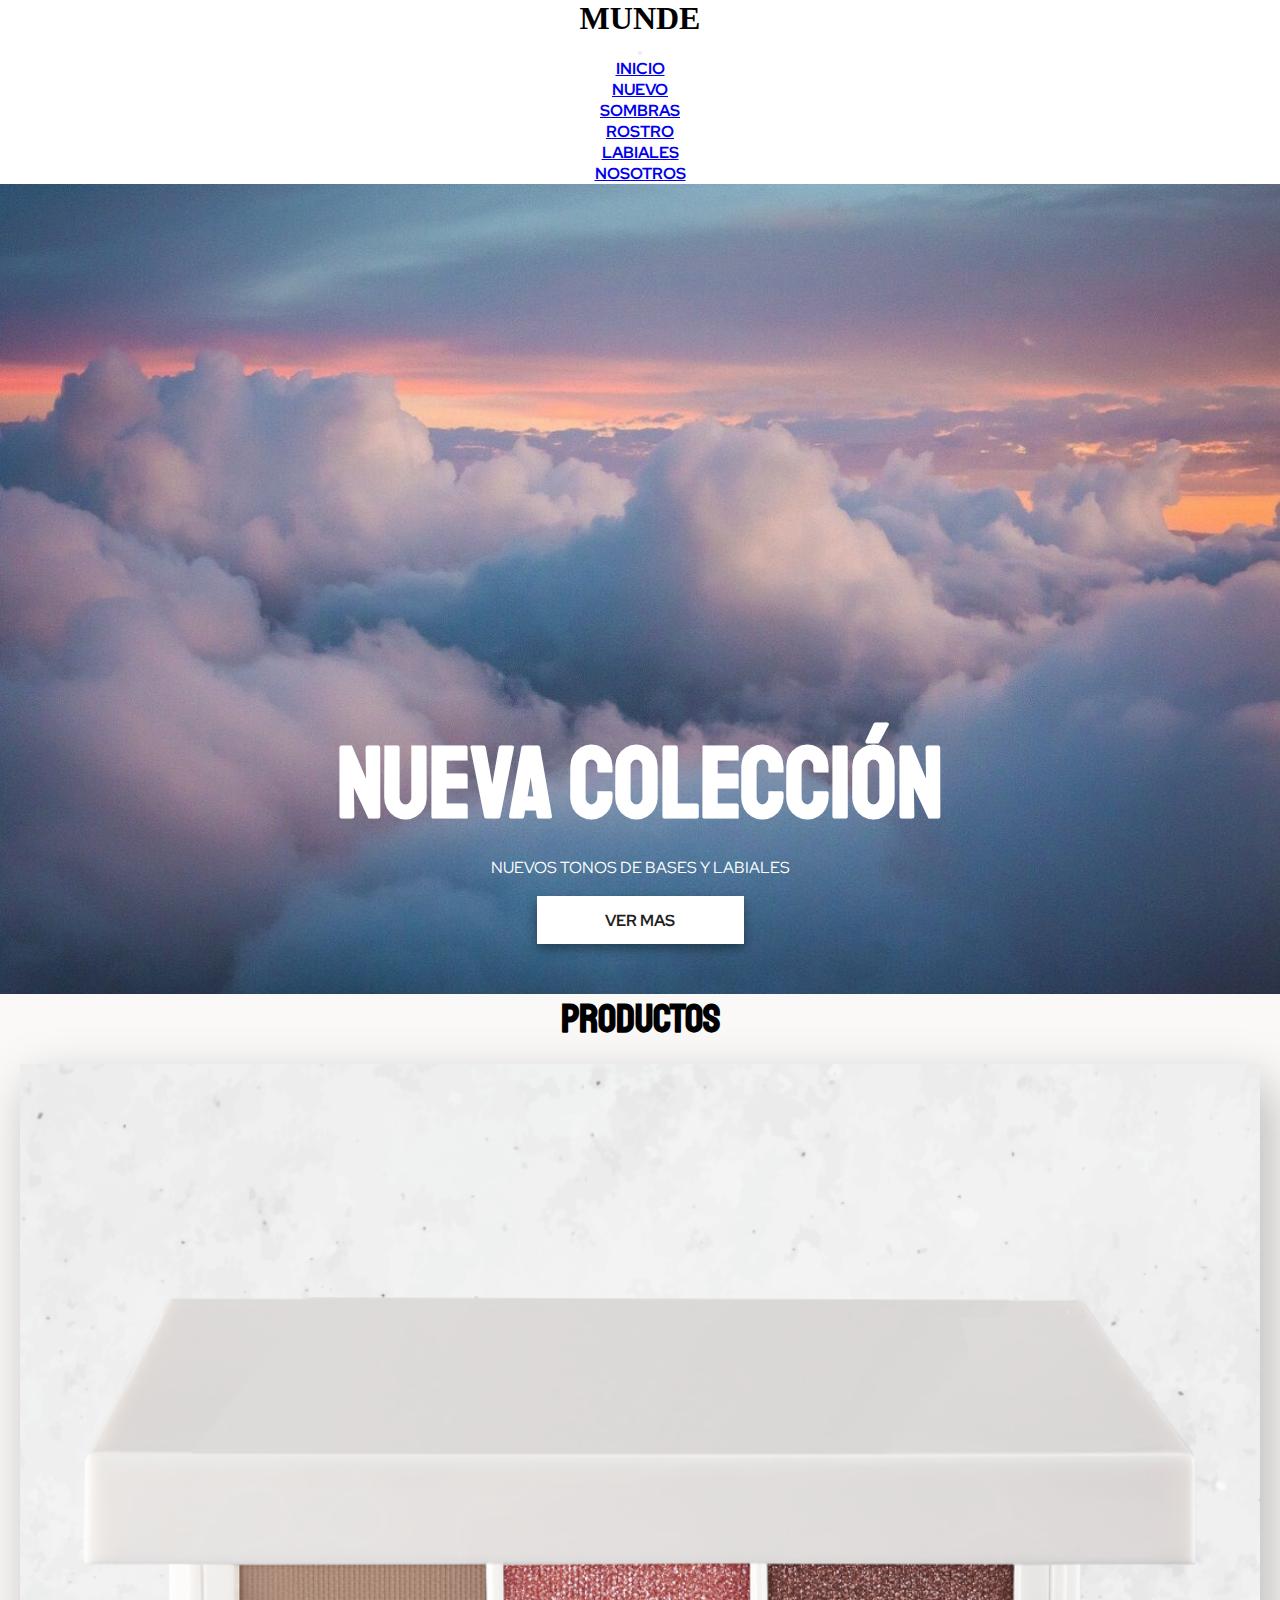
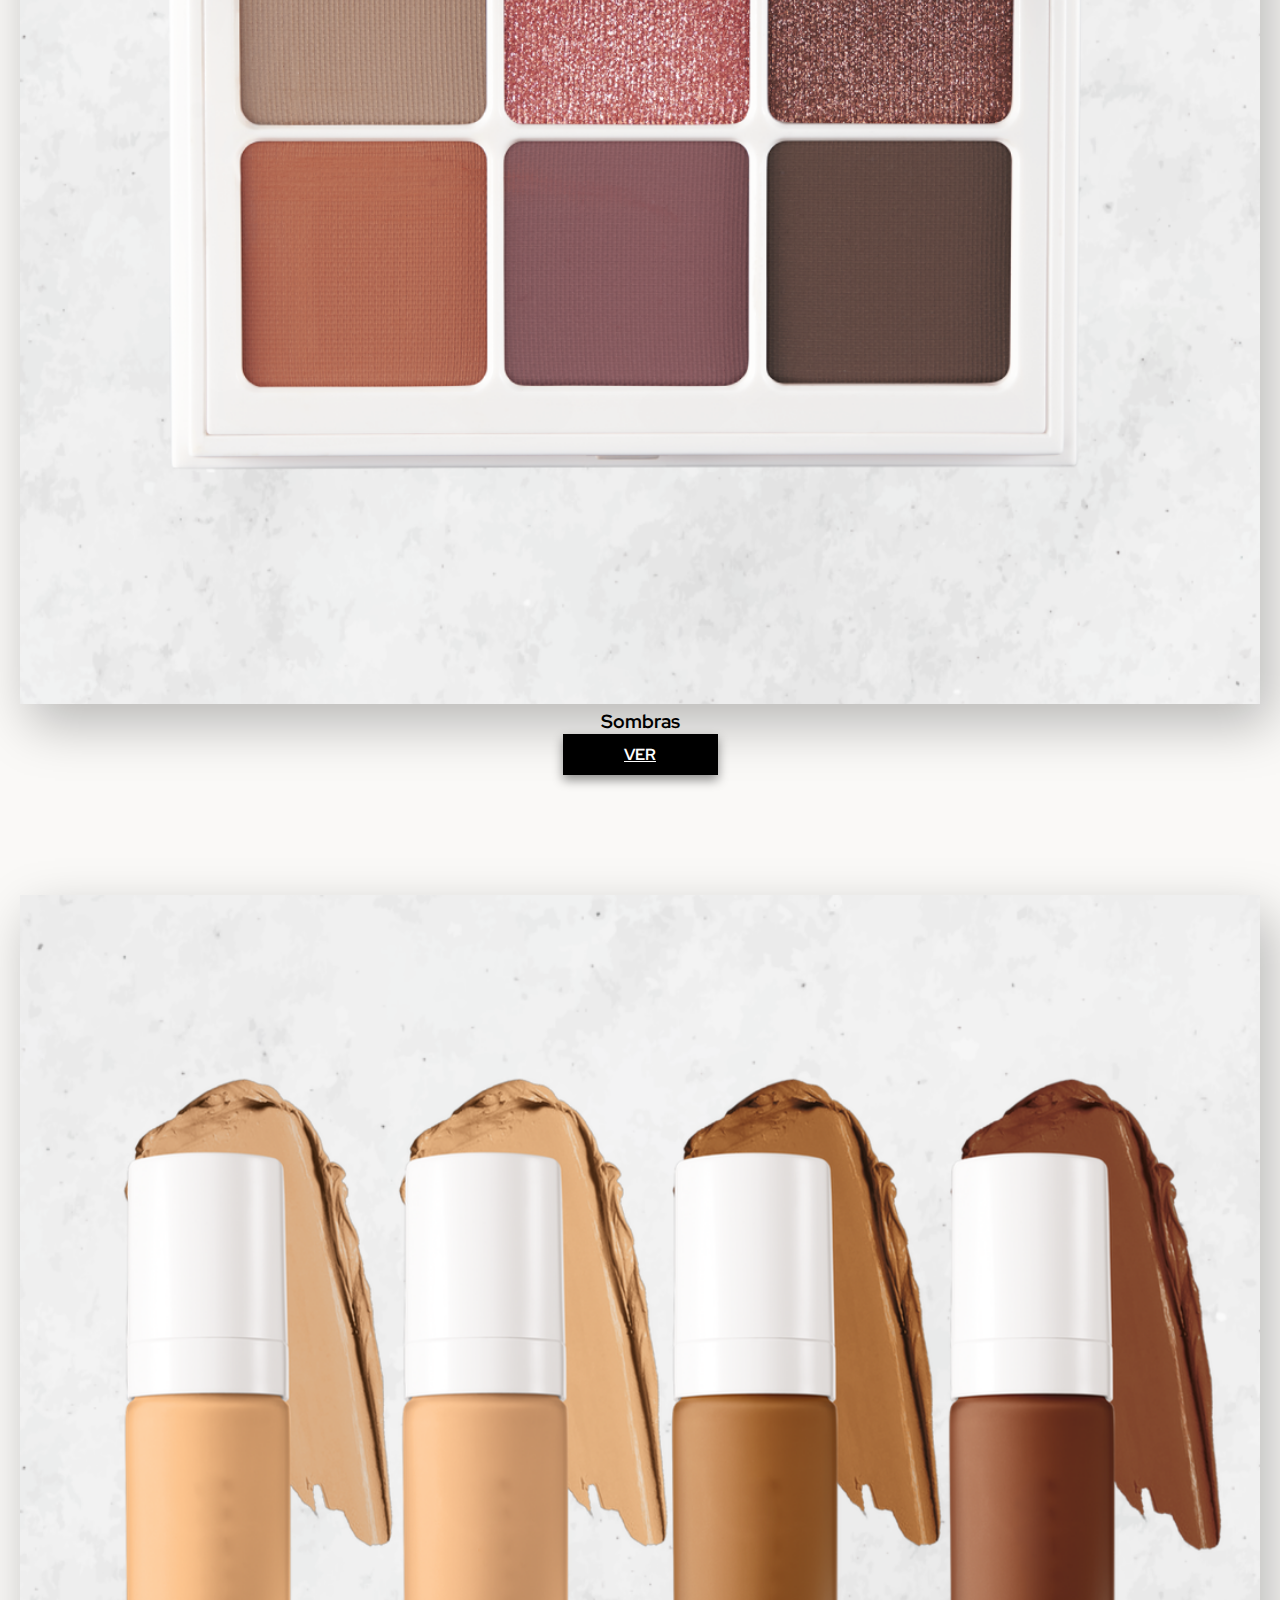
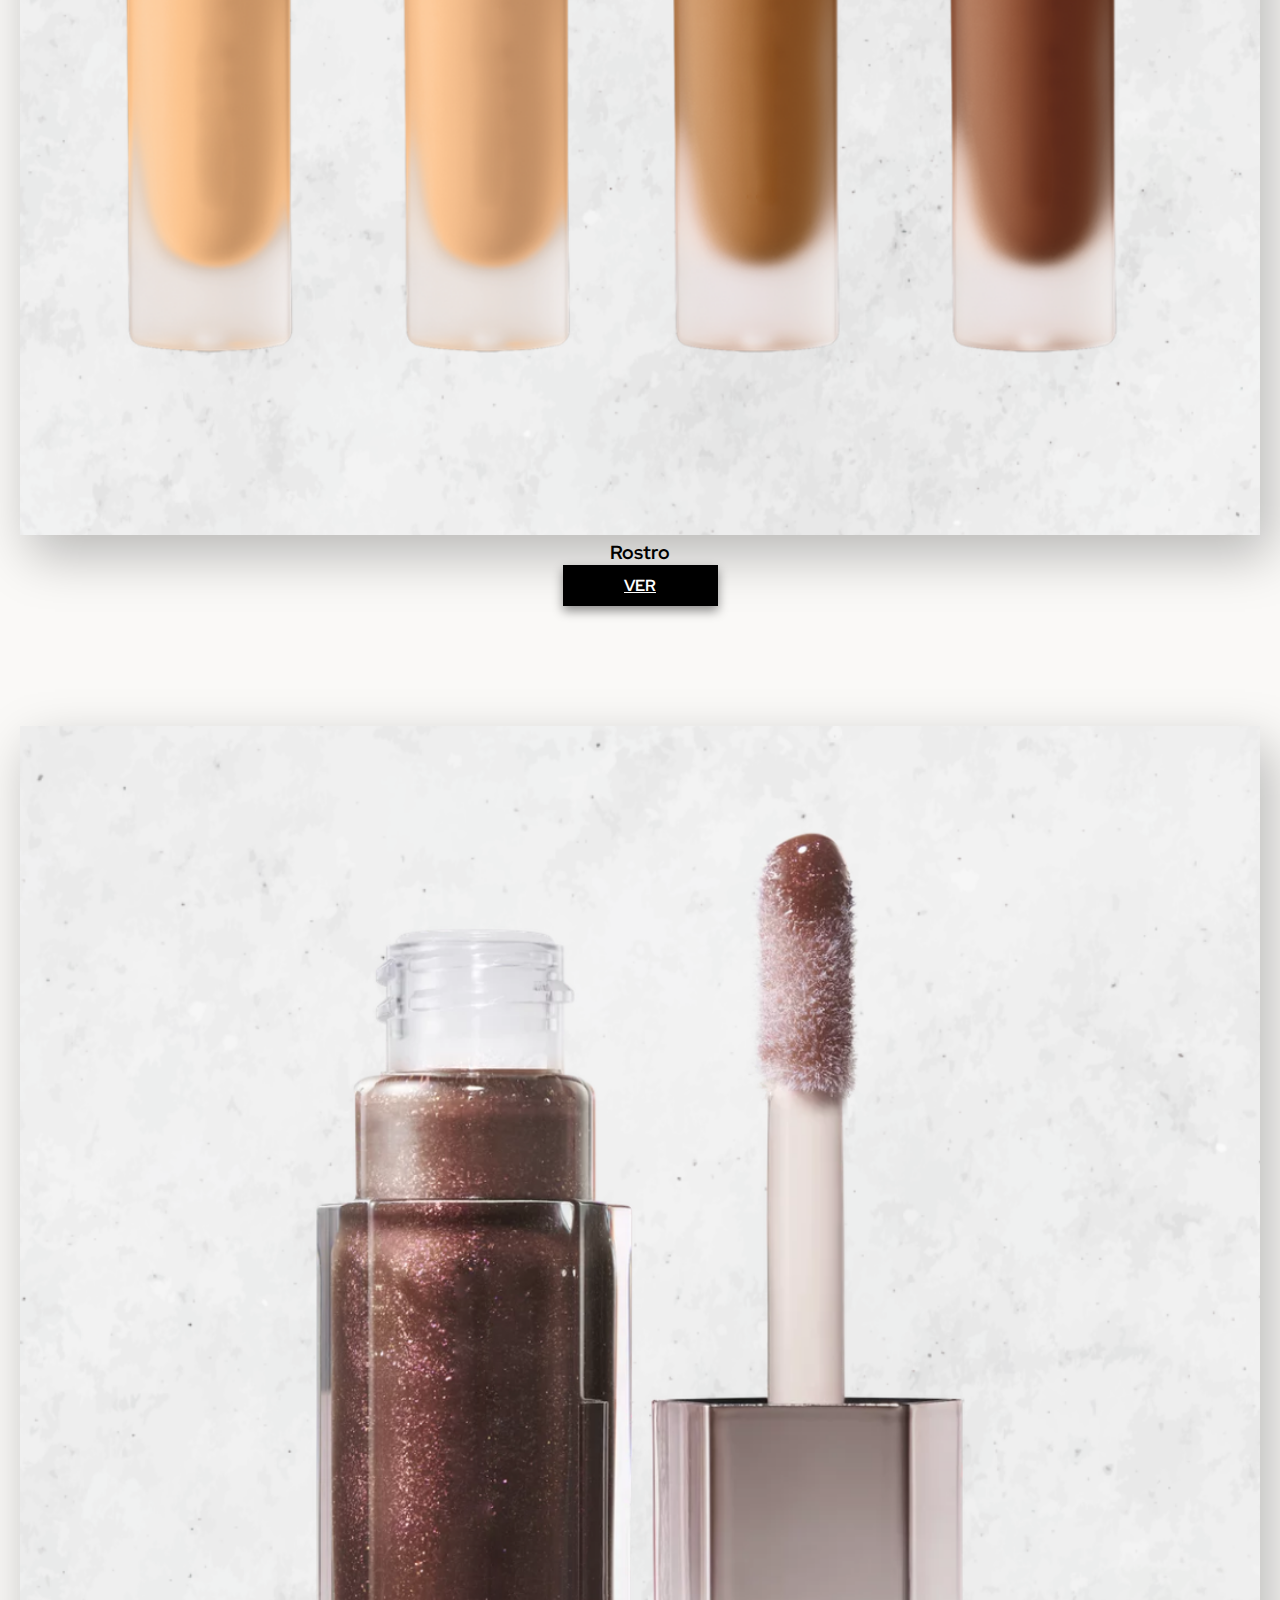
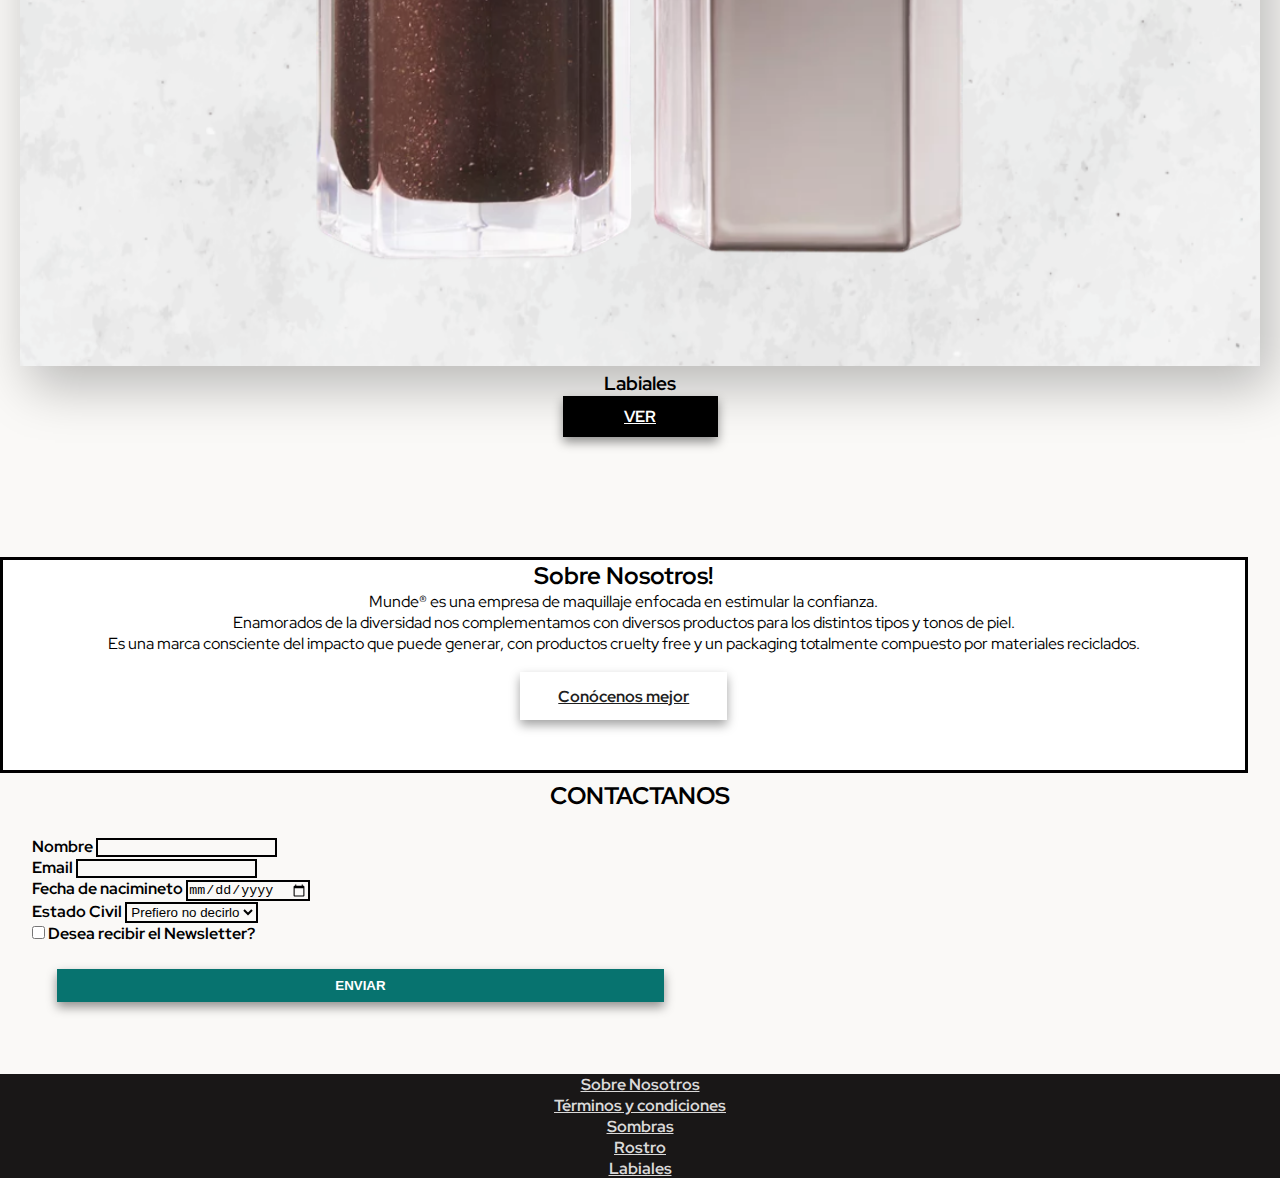
==== commit 15175d17: "estilo de pagina sin terminar estilo de nav" ====
--- a/index.html
+++ b/index.html
@@ -56,14 +56,15 @@
       </div>
     </nav>
   </header>
+
   <main>
     <!--Nuevos Productos-->
     <section class="buttonWhite container-fluid">
-      <div class="jumbotron">
-        <h2>Nueva colección!</h2>
+      <article class="jumbotron">
+        <h2>Nueva colección</h2>
         <p>NUEVOS TONOS DE BASES Y LABIALES</p>
         <a href="./pages/new.html">VER MAS</a>
-      </div>
+      </article>
     </section>
 
     <!--Productos-->
@@ -72,19 +73,19 @@
       <div class="row d-flex justify-content-center">
         <article class="col-lg-3 col-md-3 ">
           <img src="./img/sombras.png" alt="Categoría de productos Sombras">
-          <p>Sombras</p>
+          <h3>Sombras</h3>
           <a href="./pages/sombras.html">VER</a>
         </article>
 
         <article class="col-lg-3 col-md-3">
           <img src="./img/base.png" alt="Categoría de productos Rostro">
-          <p>Rostro</p>
+          <h3>Rostro</h3>
           <a href="./pages/rostro.html">VER</a>
         </article>
 
         <article class="col-lg-3 col-md-3">
           <img src="./img/labial.png" alt="Categoría de productos Labiales">
-          <p>Labiales</p>
+          <h3>Labiales</h3>
           <a href="./pages/labiales.html">VER</a>
         </article>
       </div>
@@ -92,8 +93,8 @@
 
     <!--Información MUNDE-->
     <section>
-      <div class="about_us buttonWhite container-fluid">
-        <h3>Sobre Nosotros!</h3>
+      <article class="about_us buttonWhite container-fluid">
+        <h2>Sobre Nosotros!</h2>
         <p>
           Munde® es una empresa de maquillaje enfocada en estimular la confianza.
         </p>
@@ -107,39 +108,45 @@
         </p>
         <i class="fa-solid fa-recycle"></i>
         <a href="./pages/about_us.html">Conócenos mejor</a>
-      </div>
+      </article>
     </section>
 
     <!--Contacto Form-->
     <section>
       <div class="container contact">
-        <h3>CONTACTANOS</h3>
+        <h2>CONTACTANOS</h2>
         <form action="">
+
           <div class="form-group">
             <label for="name">Nombre</label>
-            <input type="text" name="name" class="form-control" id="email">
-          </div>
+            <input type="text" name="name" class="form-control" id="name">
+          </div>
+
           <div class="form-group">
             <label for="email">Email</label>
-            <input type="text" name="email" class="form-control">
-          </div>
+            <input type="text" name="email" class="form-control" id="email">
+          </div>
+
           <div class="form-group">
             <label for="date">Fecha de nacimineto</label>
-            <input type="date" name="date" class="form-control">
-          </div>
+            <input type="date" name="date" class="form-control" id="date">
+          </div>
+          
           <div class="form-group">
             <label for="status">Estado Civil</label>
-            <select name="status" class="form-control">
+            <select name="status" class="form-control" id="status">
               <option value="1">Prefiero no decirlo</option>
               <option value="2">Soltero(a)</option>
               <option value="3">Casado(a)</option>
             </select>
           </div>
+
           <div class="form-group form-check">
-            <label class="form-check-label">
-              <input class="form-check-input" type="checkbox" name="remember"> Desea recibir el Newsletter?
+            <label class="form-check-label" for="remember">
+              <input class="form-check-input" type="checkbox" name="remember" id="remember"> Desea recibir el Newsletter?
             </label>
           </div>
+
           <div class="d-flex justify-content-center">
             <button type="submit" class="buttonForm">ENVIAR</button>
           </div>
@@ -165,17 +172,25 @@
 
       <!--Redes sociales -->
       <div class="col-lg-4 col-md-12">
-        <section class="mb-4">
+        <ul class="mb-4 socialmedia">
           <!-- Instagram -->
-          <a target="_blank" class="btn btn-floating m-1" href="https://www.instagram.com"><i
+          <li>
+            <a target="_blank" class="btn btn-floating m-1" href="https://www.instagram.com"><i
               class="fa-brands fa-instagram"></i></a>
+          </li>
+
           <!-- Youtube -->
-          <a target="_blank" class="btn btn-floating m-1" href="https://www.youtube.com"><i
+          <li>
+            <a target="_blank" class="btn btn-floating m-1" href="https://www.youtube.com"><i
               class="fa-brands fa-youtube"></i></a>
+          </li>
+
           <!-- TikTok -->
-          <a target="_blank" class="btn btn-floating m-1" href="https://www.tiktok.com"><i
+          <li>
+            <a target="_blank" class="btn btn-floating m-1" href="https://www.tiktok.com"><i
               class="fa-brands fa-tiktok"></i></a>
-        </section>
+          </li>
+        </ul>
       </div>
 
       <!--Categorias-->
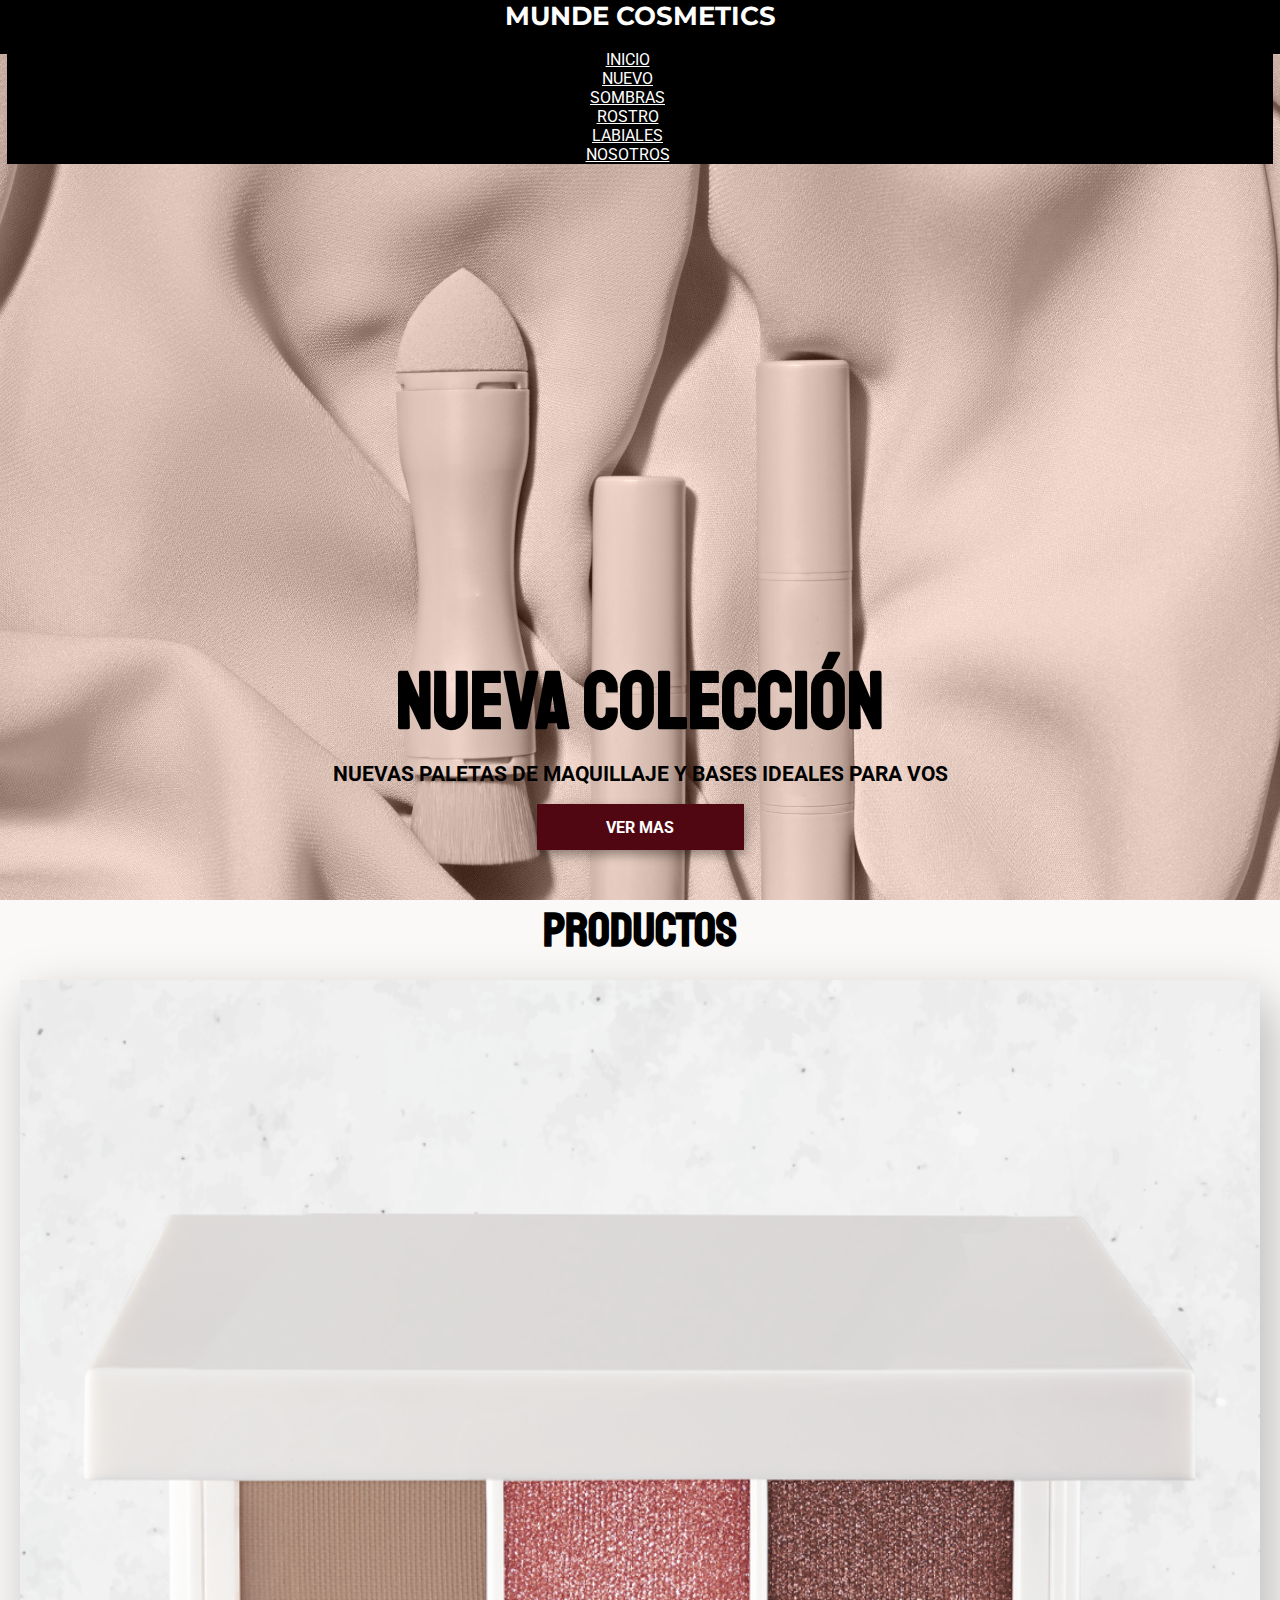
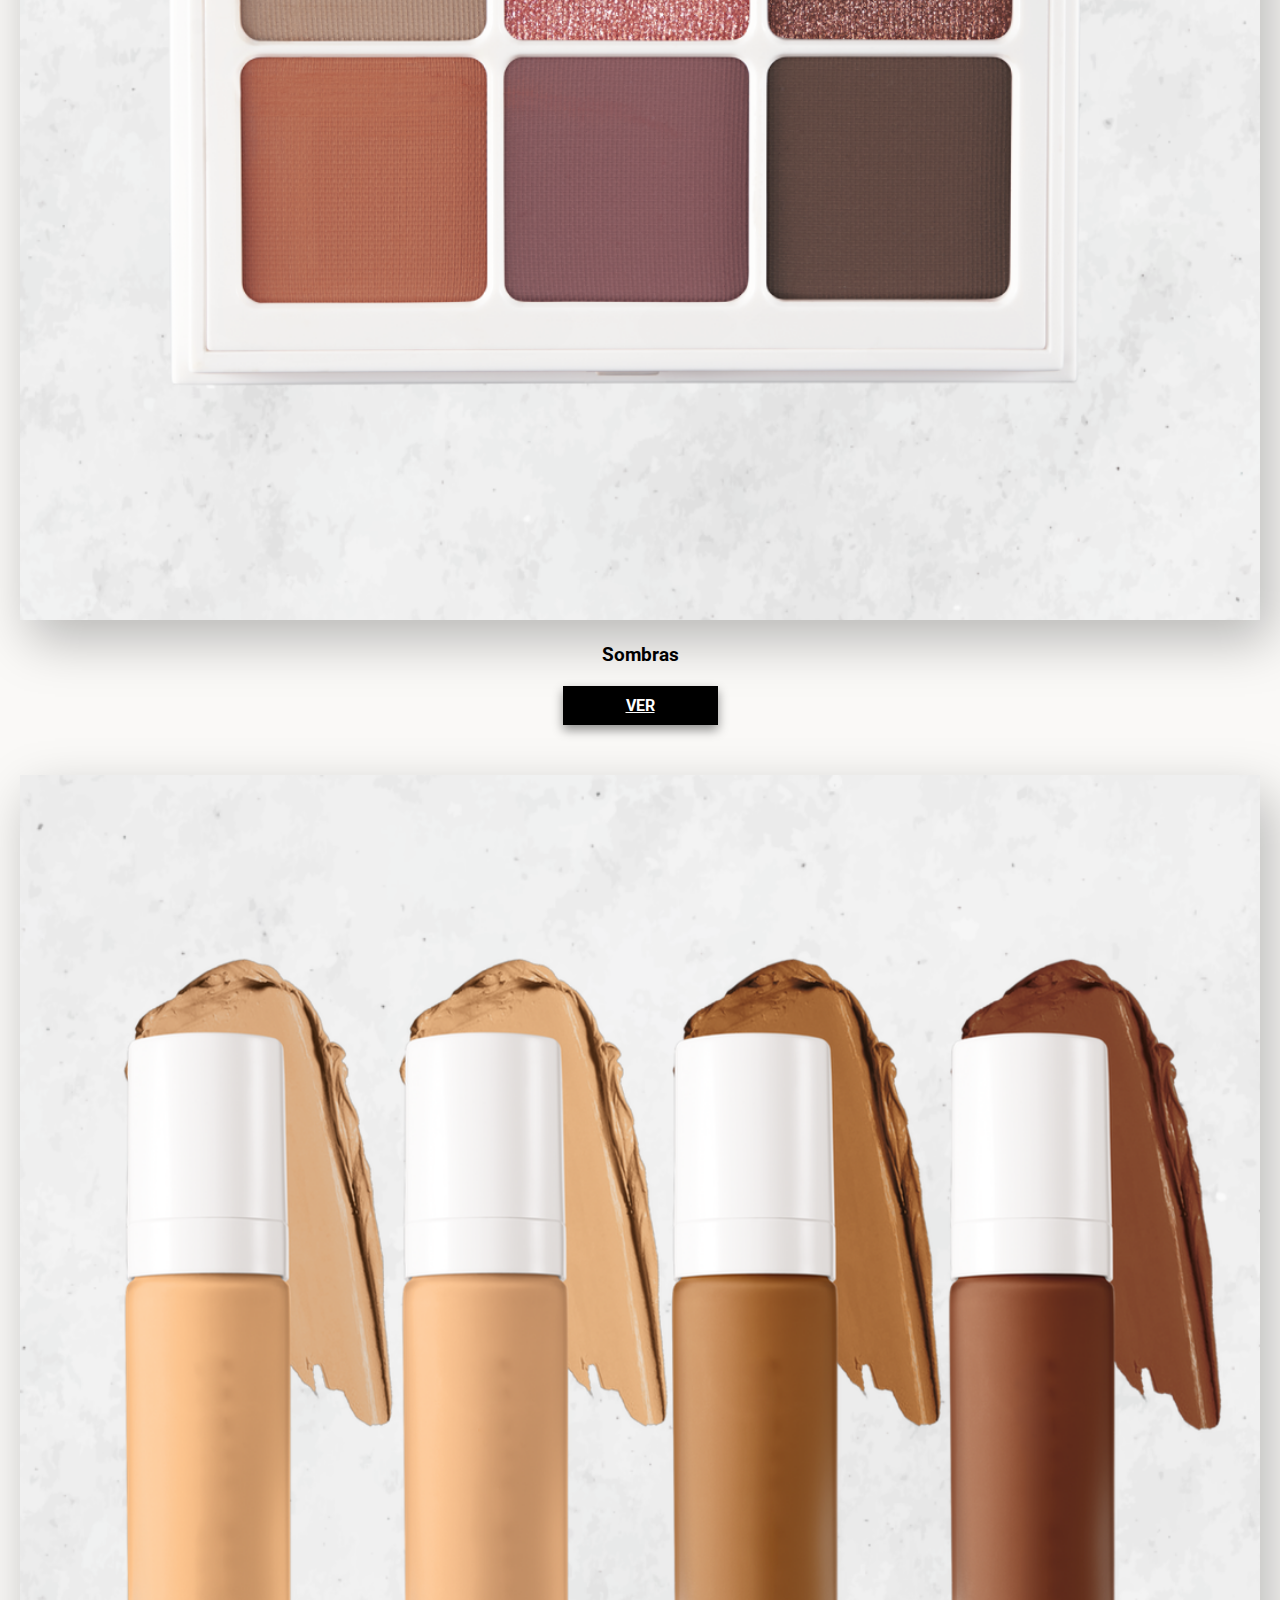
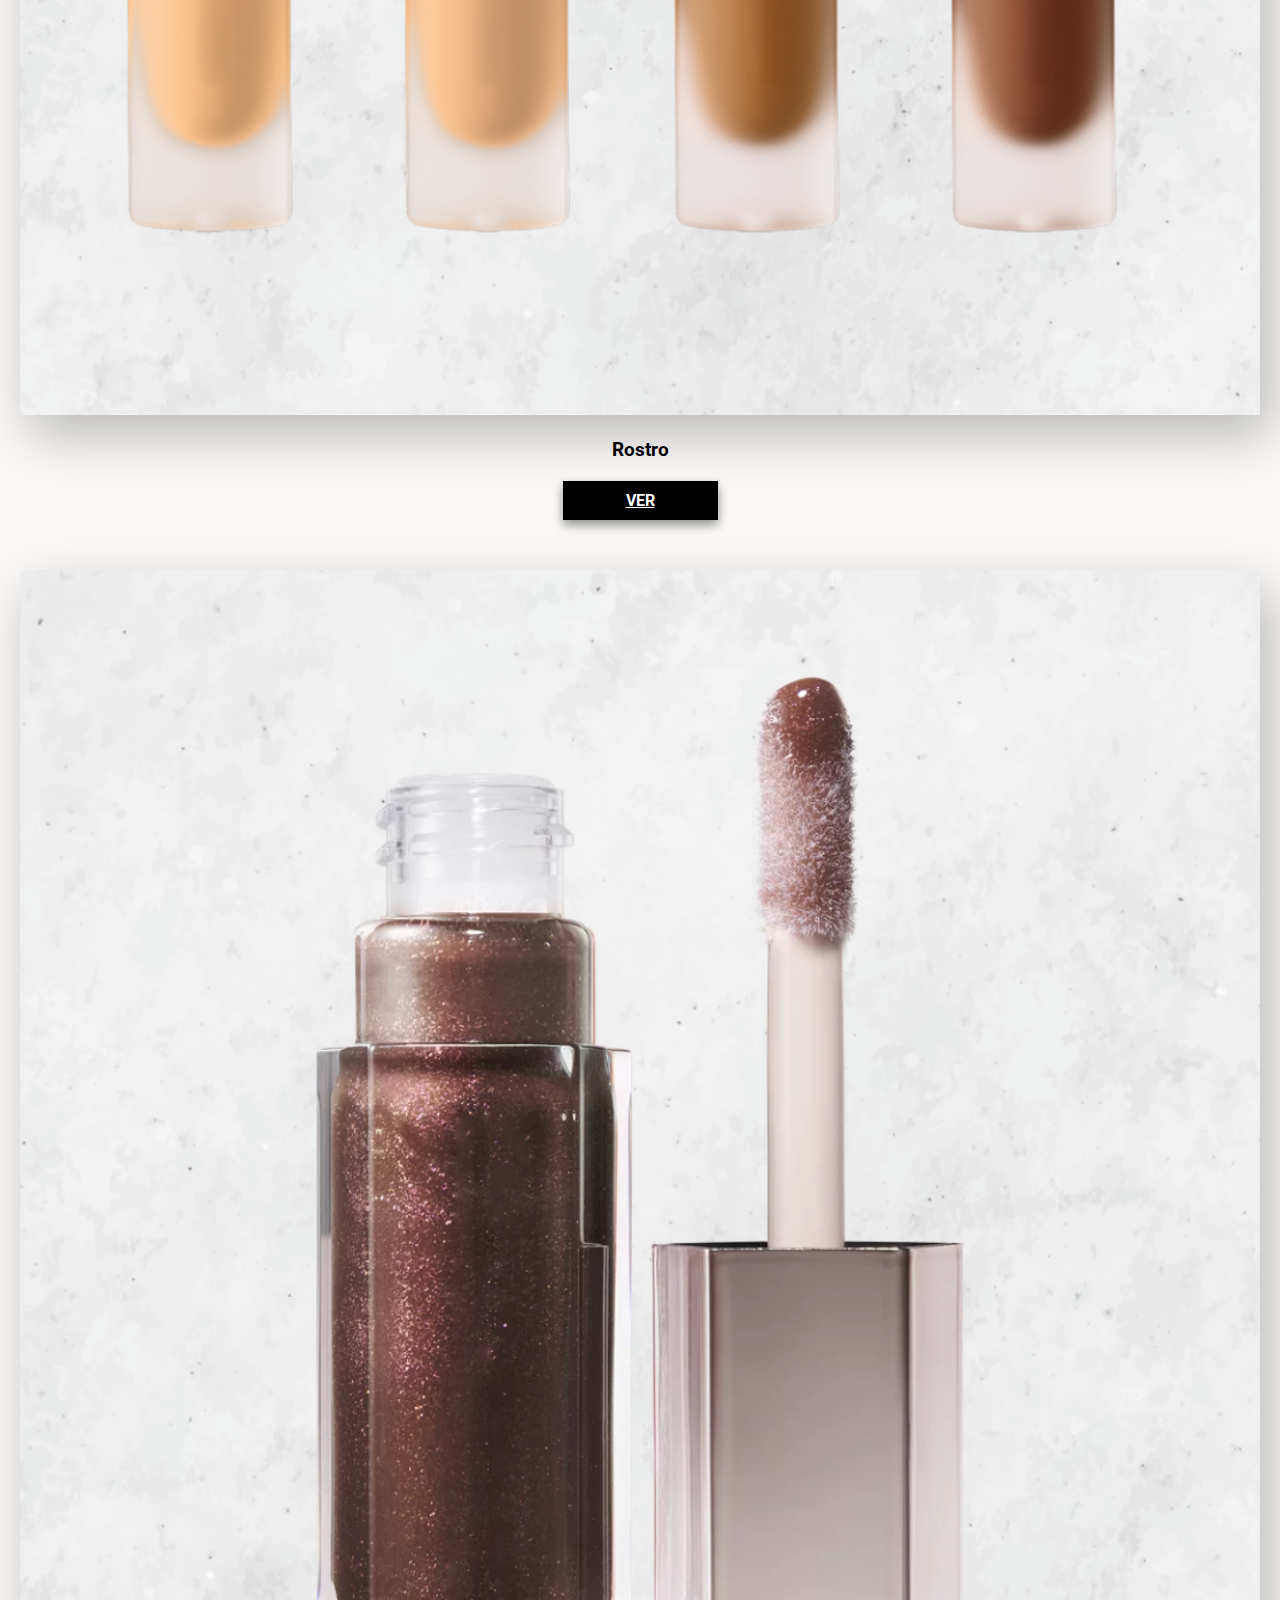
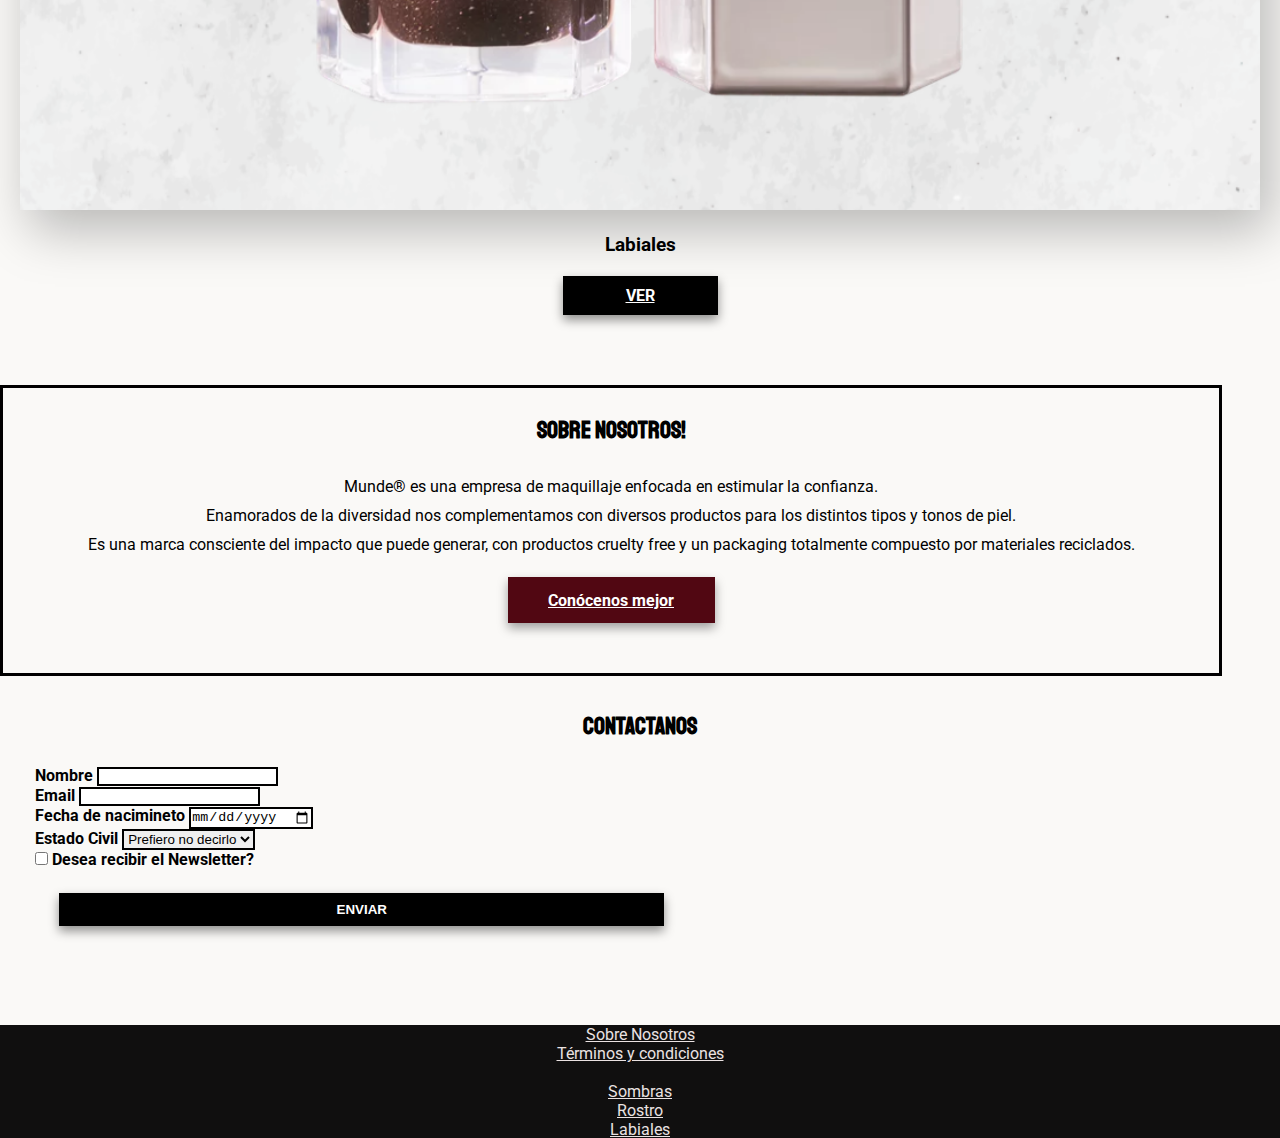
==== commit 09c07bc4: "Cambios header y ultimos detalles para entrega proyecto" ====
--- a/index.html
+++ b/index.html
@@ -14,24 +14,33 @@
   <!--Bootstrap-->
   <link rel="stylesheet" href="https://cdn.jsdelivr.net/npm/bootstrap@4.6.1/dist/css/bootstrap.min.css"
     integrity="sha384-zCbKRCUGaJDkqS1kPbPd7TveP5iyJE0EjAuZQTgFLD2ylzuqKfdKlfG/eSrtxUkn" crossorigin="anonymous">
+
   <!--Estilos css-->
-  <link rel="stylesheet" href="style/index.css">
+  <link rel="stylesheet" href="style/style.css">
   <link rel="stylesheet" href="https://cdnjs.cloudflare.com/ajax/libs/font-awesome/6.1.1/css/all.min.css"
     integrity="sha512-KfkfwYDsLkIlwQp6LFnl8zNdLGxu9YAA1QvwINks4PhcElQSvqcyVLLD9aMhXd13uQjoXtEKNosOWaZqXgel0g=="
     crossorigin="anonymous" referrerpolicy="no-referrer" />
+
   <!--Logo-->
   <link rel="shortcut icon" href="./img/logo.png">
-
-
+  
+  <!--Imports Google Fonts-->
+  <style>
+    @import url('https://fonts.googleapis.com/css2?family=Staatliches&display=swap');
+    @import url('https://fonts.googleapis.com/css2?family=Roboto&display=swap');
+    @import url('https://fonts.googleapis.com/css2?family=Montserrat&display=swap');
+  </style>
 </head>
 
 <body>
   <header class="container-fluid">
-    <nav class="navbar navbar-expand-md  navbar-light">
-      <h1>MUNDE</h1>
+    <nav class="navbar navbar-expand-md navbar-dark">
+      <h1>MUNDE COSMETICS</h1>
+
       <button class="navbar-toggler" type="button" data-toggle="collapse" data-target="#collapsibleNavbar">
         <span class="navbar-toggler-icon"></span>
       </button>
+
       <div class="collapse navbar-collapse" id="collapsibleNavbar">
         <ul class="navbar-nav">
           <li class="nav-item">
@@ -62,7 +71,7 @@
     <section class="buttonWhite container-fluid">
       <article class="jumbotron">
         <h2>Nueva colección</h2>
-        <p>NUEVOS TONOS DE BASES Y LABIALES</p>
+        <p>NUEVAS PALETAS DE MAQUILLAJE Y BASES IDEALES PARA VOS</p>
         <a href="./pages/new.html">VER MAS</a>
       </article>
     </section>
@@ -116,7 +125,6 @@
       <div class="container contact">
         <h2>CONTACTANOS</h2>
         <form action="">
-
           <div class="form-group">
             <label for="name">Nombre</label>
             <input type="text" name="name" class="form-control" id="name">
@@ -131,7 +139,7 @@
             <label for="date">Fecha de nacimineto</label>
             <input type="date" name="date" class="form-control" id="date">
           </div>
-          
+
           <div class="form-group">
             <label for="status">Estado Civil</label>
             <select name="status" class="form-control" id="status">
@@ -143,18 +151,20 @@
 
           <div class="form-group form-check">
             <label class="form-check-label" for="remember">
-              <input class="form-check-input" type="checkbox" name="remember" id="remember"> Desea recibir el Newsletter?
+              <input class="form-check-input" type="checkbox" name="remember" id="remember"> Desea recibir el
+              Newsletter?
             </label>
           </div>
 
           <div class="d-flex justify-content-center">
             <button type="submit" class="buttonForm">ENVIAR</button>
           </div>
-
+          
         </form>
       </div>
     </section>
   </main>
+  
   <!-- Footer -->
   <footer class="text-center text-white">
     <div class="container p-4 row">
@@ -176,19 +186,19 @@
           <!-- Instagram -->
           <li>
             <a target="_blank" class="btn btn-floating m-1" href="https://www.instagram.com"><i
-              class="fa-brands fa-instagram"></i></a>
+                class="fa-brands fa-instagram"></i></a>
           </li>
 
           <!-- Youtube -->
           <li>
             <a target="_blank" class="btn btn-floating m-1" href="https://www.youtube.com"><i
-              class="fa-brands fa-youtube"></i></a>
+                class="fa-brands fa-youtube"></i></a>
           </li>
 
           <!-- TikTok -->
           <li>
             <a target="_blank" class="btn btn-floating m-1" href="https://www.tiktok.com"><i
-              class="fa-brands fa-tiktok"></i></a>
+                class="fa-brands fa-tiktok"></i></a>
           </li>
         </ul>
       </div>
--- a/style/style.css
+++ b/style/style.css
@@ -0,0 +1,379 @@
+@charset "UTF-8";
+/*Imports scss*/
+/*Estilos header + footer y generales*/
+/*Fuentes*/
+/*Estilo header*/
+/*Footer*/
+/*Reset css*/
+* {
+  margin: 0;
+  padding: 0;
+}
+
+body {
+  text-align: center;
+  font-family: Roboto, sans-serif;
+  background-color: rgba(231, 223, 213, 0.188);
+}
+
+.container-fluid {
+  padding: 0;
+}
+
+/*header*/
+header {
+  background-color: black;
+}
+header h1 {
+  font-family: "Montserrat", sans-serif;
+  color: rgb(255, 255, 255);
+  margin: 0;
+  font-size: 1.6rem;
+}
+
+/*nav*/
+.navbar {
+  margin: 0px 7px;
+  height: 6vh;
+}
+.navbar .navbar-nav {
+  position: relative;
+  z-index: 1;
+  background-color: black;
+}
+.navbar .nav-item a {
+  color: rgb(255, 255, 255) !important;
+  margin-right: 25px;
+}
+.navbar .nav-item a:hover {
+  border-bottom: 1px solid rgb(255, 255, 255);
+}
+.navbar button {
+  border: none;
+}
+
+.navbar-collapse {
+  justify-content: flex-end;
+}
+
+/*Footer*/
+footer {
+  margin-top: 40px;
+  background-color: rgb(16, 15, 15);
+  display: flex;
+  justify-content: center;
+}
+footer i {
+  font-size: 2.5rem;
+  color: rgb(234, 226, 226);
+}
+footer li {
+  list-style: none;
+}
+footer li a {
+  color: rgb(234, 226, 226);
+}
+footer li a:hover, footer li i:hover {
+  color: rgb(255, 255, 255);
+  text-decoration: none;
+}
+footer .socialmedia {
+  display: inline-flex;
+}
+
+/*Estilo botones*/
+/*Boton negro*/
+.buttonBlack a {
+  display: inline-block;
+  font-weight: bold;
+  padding: 10px;
+  margin-bottom: 30px;
+  color: rgb(255, 255, 255);
+  background-color: rgb(0, 0, 0);
+  box-shadow: 0px 5px 10px rgba(0, 0, 0, 0.428);
+  width: 15vh;
+}
+
+/*Boton Formulario*/
+.buttonForm {
+  border-radius: 0;
+  font-weight: bold;
+  margin: 2%;
+  padding: 8px;
+  width: 15vh;
+  background-color: rgb(0, 0, 0);
+  border: 1px solid transparent;
+  box-shadow: 0px 5px 10px rgba(0, 0, 0, 0.428);
+  color: rgb(255, 255, 255);
+  cursor: pointer;
+}
+
+/*Boton bordo*/
+.buttonWhite a {
+  border: none;
+  font-weight: bold;
+  padding: 1.5vh;
+  margin: 2vh;
+  color: rgb(255, 255, 255);
+  background-color: #510712;
+  box-shadow: 0px 5px 10px rgba(0, 0, 0, 0.368);
+  margin-bottom: 50px;
+  width: 20vh;
+}
+
+/*@media header*/
+@media only screen and (min-width: 768px) and (max-width: 1023px) {
+  header h1 {
+    font-size: 1rem;
+  }
+
+  .nav-link {
+    font-size: 0.9rem;
+    margin-right: 0.8px;
+  }
+
+  .navbar .nav-item a {
+    margin-right: 5px;
+  }
+}
+@media only screen and (max-width: 395px) {
+  header h1 {
+    font-size: 0.9rem;
+  }
+}
+/*Estilos index.html*/
+/*Nuevos productos*/
+/*Nuevos productos*/
+.jumbotron {
+  background-image: url(../img/portada.jpg);
+  background-size: cover;
+  height: 94vh;
+  display: flex;
+  align-items: center;
+  justify-content: center;
+  flex-direction: column;
+  justify-content: end;
+  color: #000000;
+  border-radius: 0;
+}
+.jumbotron h2 {
+  font-size: 5rem;
+  padding: 10px;
+  font-family: Staatliches, cursive;
+}
+.jumbotron p {
+  font-size: 1.3rem;
+  font-weight: bold;
+}
+.jumbotron a {
+  transition: transform 1s;
+  text-decoration: none;
+}
+.jumbotron a:hover {
+  transform: scale(1.1);
+}
+
+/*Categorias productos*/
+.products div {
+  width: 100%;
+}
+.products article img {
+  height: auto;
+  width: 100%;
+  box-shadow: 10px 20px 50px rgba(0, 0, 0, 0.267);
+}
+.products h2 {
+  font-family: Staatliches, cursive;
+  font-size: 3rem;
+}
+.products h3 {
+  margin: 20px;
+}
+.products article {
+  margin: 20px;
+  transition: transform 1s;
+}
+.products article a:hover {
+  transform: scale(1.05);
+  text-decoration: none;
+}
+
+/*About us*/
+.about_us {
+  display: flex;
+  align-items: center;
+  justify-content: center;
+  flex-direction: column;
+  border: 3px solid;
+  width: 95%;
+  margin-top: 40px;
+}
+.about_us h2 {
+  margin: 3vh;
+  font-family: Staatliches, cursive;
+}
+.about_us p {
+  padding: 5px;
+}
+
+/*Form contacto*/
+.contact {
+  padding: 10px;
+}
+.contact h2 {
+  font-family: Staatliches, cursive;
+}
+.contact h2, .contact form {
+  margin: 2%;
+}
+.contact form {
+  text-align: left;
+  font-weight: bold;
+}
+.contact form input, .contact form select {
+  border-radius: 0.5;
+  border: 2px solid black;
+}
+.contact button {
+  width: 50%;
+}
+
+/*Estilos Product Page*/
+/*Categorías*/
+/*Titulo de categoría*/
+.titleCat h2 {
+  width: 100%;
+  padding: 20px;
+  background-image: url(../img/makeup.jpg);
+  background-size: cover;
+  color: rgb(255, 255, 255);
+  font-weight: bold;
+}
+
+/*Estilos Productos*/
+.allProducts div {
+  display: flex;
+  justify-content: center;
+}
+.allProducts article {
+  background-color: rgba(184, 174, 174, 0.058);
+  margin: 10px;
+}
+.allProducts article h3 {
+  padding: 10px;
+  font-size: 1.3rem;
+  font-weight: bold;
+}
+.allProducts article p {
+  font-size: 1rem;
+  color: rgb(72, 70, 70);
+}
+.allProducts article a {
+  text-decoration: none;
+}
+.allProducts article a:hover {
+  background-color: rgb(38, 37, 37);
+}
+.allProducts article img {
+  padding: 15px;
+  height: 300px;
+  width: 250px;
+}
+
+.product_list {
+  margin-top: 15px;
+}
+
+/*Estilo new.html*/
+.titleNewCat {
+  background-image: url(../img/new.jpg);
+  background-size: cover;
+  box-shadow: 1px 13px 14px -8px rgba(0, 0, 0, 0.294);
+}
+.titleNewCat h2 {
+  color: rgb(0, 0, 0);
+  font-weight: bold;
+  font-size: 2.5rem;
+  padding: 20px;
+}
+
+/* Estilo about_us.html*/
+.video_i {
+  background-color: black;
+}
+.video_i iframe {
+  border: none;
+}
+
+.about_text {
+  padding: 50px;
+  height: 100%;
+  background-color: rgba(223, 182, 153, 0.537);
+}
+.about_text p {
+  display: block;
+}
+.about_text h3 {
+  font-family: Staatliches, cursive;
+}
+
+.carousel_img img {
+  width: 500px;
+}
+
+.marca_info {
+  margin: auto;
+  padding: 40px;
+}
+.marca_info div {
+  align-self: center;
+}
+.marca_info div h3 {
+  font-family: Staatliches, cursive;
+}
+
+/* Estilo product_detail.html*/
+.product_detail {
+  text-align: left;
+  display: flex;
+  padding: 50px;
+  height: auto;
+}
+.product_detail img {
+  width: 700px;
+  height: 700px;
+}
+.product_detail div {
+  padding: 30px;
+}
+.product_detail div h4 {
+  font-family: Staatliches, cursive;
+  font-size: 2rem;
+}
+.product_detail div p {
+  font-size: 1.3rem;
+}
+.product_detail div .price {
+  font-weight: bold;
+  padding-top: 20px;
+}
+
+/*@media product_detail.html*/
+@media only screen and (max-width: 1240px) {
+  .product_detail {
+    flex-direction: column;
+  }
+  .product_detail img {
+    width: 100%;
+    height: auto;
+  }
+  .product_detail div h4 {
+    font-family: Staatliches, cursive;
+    font-size: 1.5rem;
+  }
+  .product_detail div p {
+    font-size: 1rem;
+  }
+}
+
+/*# sourceMappingURL=style.css.map */
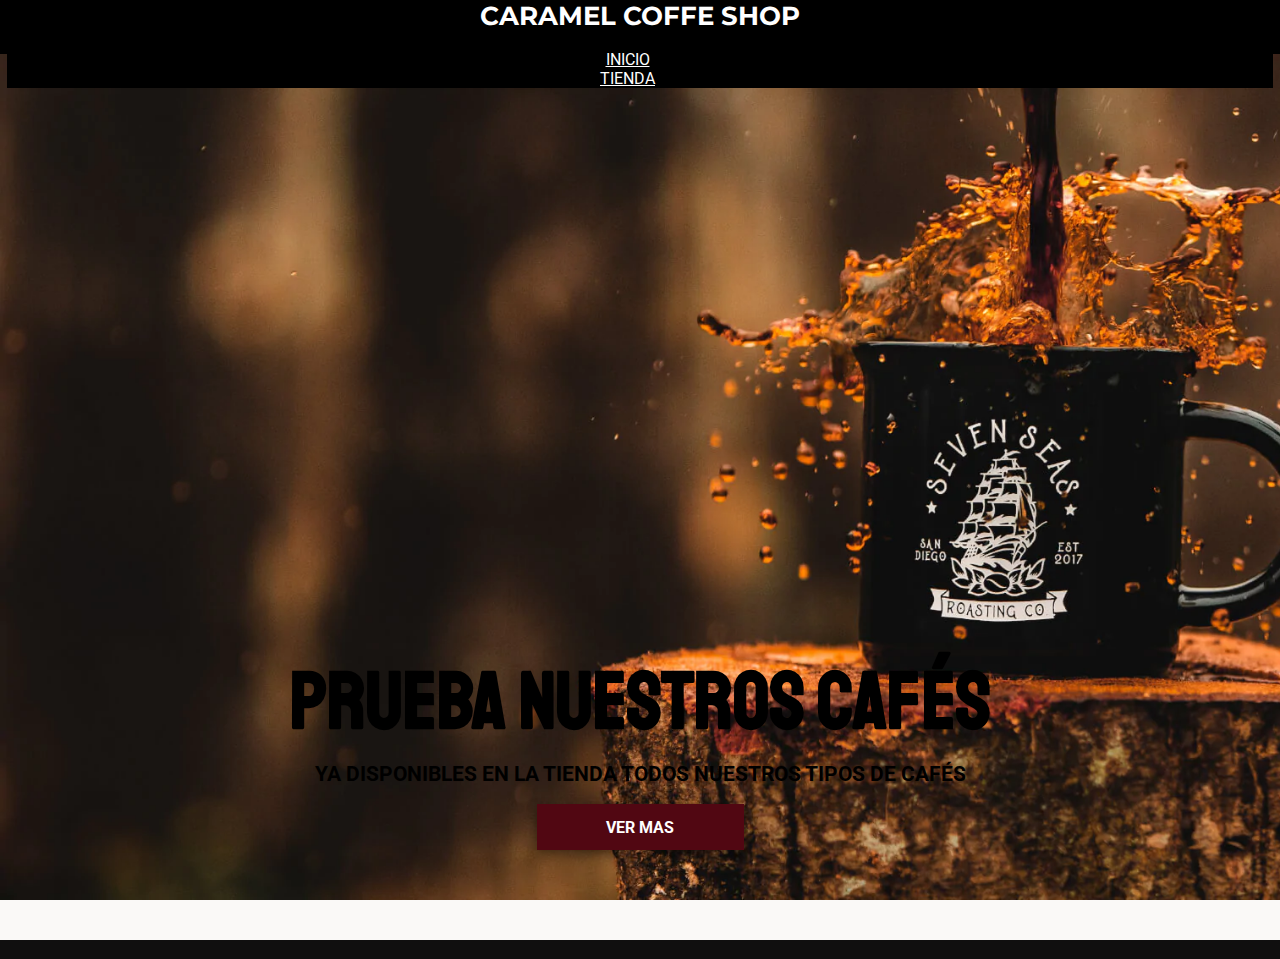
==== commit ebb701c9: "Primera entrega del proyecto JS - base" ====
--- a/index.html
+++ b/index.html
@@ -7,7 +7,7 @@
   <meta name="Munde Cosmetics" content="Munde Cosmetics">
 
   <!--SEO-->
-  <title>Cosméticos Munde</title>
+  <title>Caramel Coffe</title>
   <meta name="description" content="Maquillaje cruelty free - Envíos gratis en Montevideo">
   <meta name="keywords" content="maquillaje,maquillaje uruguay,munde,labiales,maquillaje de ojos">
 
@@ -35,7 +35,7 @@
 <body>
   <header class="container-fluid">
     <nav class="navbar navbar-expand-md navbar-dark">
-      <h1>MUNDE COSMETICS</h1>
+      <h1>CARAMEL COFFE SHOP</h1>
 
       <button class="navbar-toggler" type="button" data-toggle="collapse" data-target="#collapsibleNavbar">
         <span class="navbar-toggler-icon"></span>
@@ -47,19 +47,7 @@
             <a class="nav-link" href="./index.html">INICIO</a>
           </li>
           <li class="nav-item">
-            <a class="nav-link" href="./pages/new.html">NUEVO</a>
-          </li>
-          <li class="nav-item">
-            <a class="nav-link" href="./pages/sombras.html">SOMBRAS</a>
-          </li>
-          <li class="nav-item">
-            <a class="nav-link" href="./pages/rostro.html">ROSTRO</a>
-          </li>
-          <li class="nav-item">
-            <a class="nav-link" href="./pages/labiales.html">LABIALES</a>
-          </li>
-          <li class="nav-item">
-            <a class="nav-link" href="./pages/about_us.html">NOSOTROS</a>
+            <a class="nav-link" href="./pages/shop.html">TIENDA</a>
           </li>
         </ul>
       </div>
@@ -70,118 +58,18 @@
     <!--Nuevos Productos-->
     <section class="buttonWhite container-fluid">
       <article class="jumbotron">
-        <h2>Nueva colección</h2>
-        <p>NUEVAS PALETAS DE MAQUILLAJE Y BASES IDEALES PARA VOS</p>
-        <a href="./pages/new.html">VER MAS</a>
+        <h2>PRUEBA NUESTROS CAFÉS</h2>
+        <p>YA DISPONIBLES EN LA TIENDA TODOS NUESTROS TIPOS DE CAFÉS</p>
+        <a href="./pages/shop.html">VER MAS</a>
       </article>
-    </section>
-
-    <!--Productos-->
-    <section class="products buttonBlack container-fluid">
-      <h2>PRODUCTOS</h2>
-      <div class="row d-flex justify-content-center">
-        <article class="col-lg-3 col-md-3 ">
-          <img src="./img/sombras.png" alt="Categoría de productos Sombras">
-          <h3>Sombras</h3>
-          <a href="./pages/sombras.html">VER</a>
-        </article>
-
-        <article class="col-lg-3 col-md-3">
-          <img src="./img/base.png" alt="Categoría de productos Rostro">
-          <h3>Rostro</h3>
-          <a href="./pages/rostro.html">VER</a>
-        </article>
-
-        <article class="col-lg-3 col-md-3">
-          <img src="./img/labial.png" alt="Categoría de productos Labiales">
-          <h3>Labiales</h3>
-          <a href="./pages/labiales.html">VER</a>
-        </article>
-      </div>
-    </section>
-
-    <!--Información MUNDE-->
-    <section>
-      <article class="about_us buttonWhite container-fluid">
-        <h2>Sobre Nosotros!</h2>
-        <p>
-          Munde® es una empresa de maquillaje enfocada en estimular la confianza.
-        </p>
-        <p>
-          Enamorados de la diversidad nos complementamos con diversos productos para los distintos tipos y tonos de
-          piel.
-        </p>
-        <p>
-          Es una marca consciente del impacto que puede generar, con productos cruelty free y un packaging totalmente
-          compuesto por materiales reciclados.
-        </p>
-        <i class="fa-solid fa-recycle"></i>
-        <a href="./pages/about_us.html">Conócenos mejor</a>
-      </article>
-    </section>
-
-    <!--Contacto Form-->
-    <section>
-      <div class="container contact">
-        <h2>CONTACTANOS</h2>
-        <form action="">
-          <div class="form-group">
-            <label for="name">Nombre</label>
-            <input type="text" name="name" class="form-control" id="name">
-          </div>
-
-          <div class="form-group">
-            <label for="email">Email</label>
-            <input type="text" name="email" class="form-control" id="email">
-          </div>
-
-          <div class="form-group">
-            <label for="date">Fecha de nacimineto</label>
-            <input type="date" name="date" class="form-control" id="date">
-          </div>
-
-          <div class="form-group">
-            <label for="status">Estado Civil</label>
-            <select name="status" class="form-control" id="status">
-              <option value="1">Prefiero no decirlo</option>
-              <option value="2">Soltero(a)</option>
-              <option value="3">Casado(a)</option>
-            </select>
-          </div>
-
-          <div class="form-group form-check">
-            <label class="form-check-label" for="remember">
-              <input class="form-check-input" type="checkbox" name="remember" id="remember"> Desea recibir el
-              Newsletter?
-            </label>
-          </div>
-
-          <div class="d-flex justify-content-center">
-            <button type="submit" class="buttonForm">ENVIAR</button>
-          </div>
-          
-        </form>
-      </div>
-    </section>
+    </section>  
   </main>
   
   <!-- Footer -->
   <footer class="text-center text-white">
-    <div class="container p-4 row">
-      <!--Informacion -->
-      <div class="col-lg-4 col-md-12">
-        <ul class="list-unstyled mb-0">
-          <li>
-            <a href="./pages/about_us.html#info_us">Sobre Nosotros</a>
-          </li>
-          <li>
-            <a href="./pages/about_us.html#legal">Términos y condiciones</a>
-          </li>
-        </ul>
-      </div>
-
+    <div class="container">
       <!--Redes sociales -->
-      <div class="col-lg-4 col-md-12">
+      <div>
         <ul class="mb-4 socialmedia">
           <!-- Instagram -->
           <li>
@@ -202,24 +90,6 @@
           </li>
         </ul>
       </div>
-
-      <!--Categorias-->
-      <div class="col-lg-4 col-md-12">
-        <ul class="list-unstyled mb-0">
-          <li>
-            <a href="./pages/sombras.html">Sombras</a>
-          <li>
-            </td>
-          </li>
-          <li>
-            <a href="./pages/rostro.html">Rostro</a>
-          </li>
-          <li>
-            <a href="./pages/labiales.html">Labiales</a>
-          </li>
-        </ul>
-      </div>
-    </div>
   </footer>
   <!-- Footer -->
 
